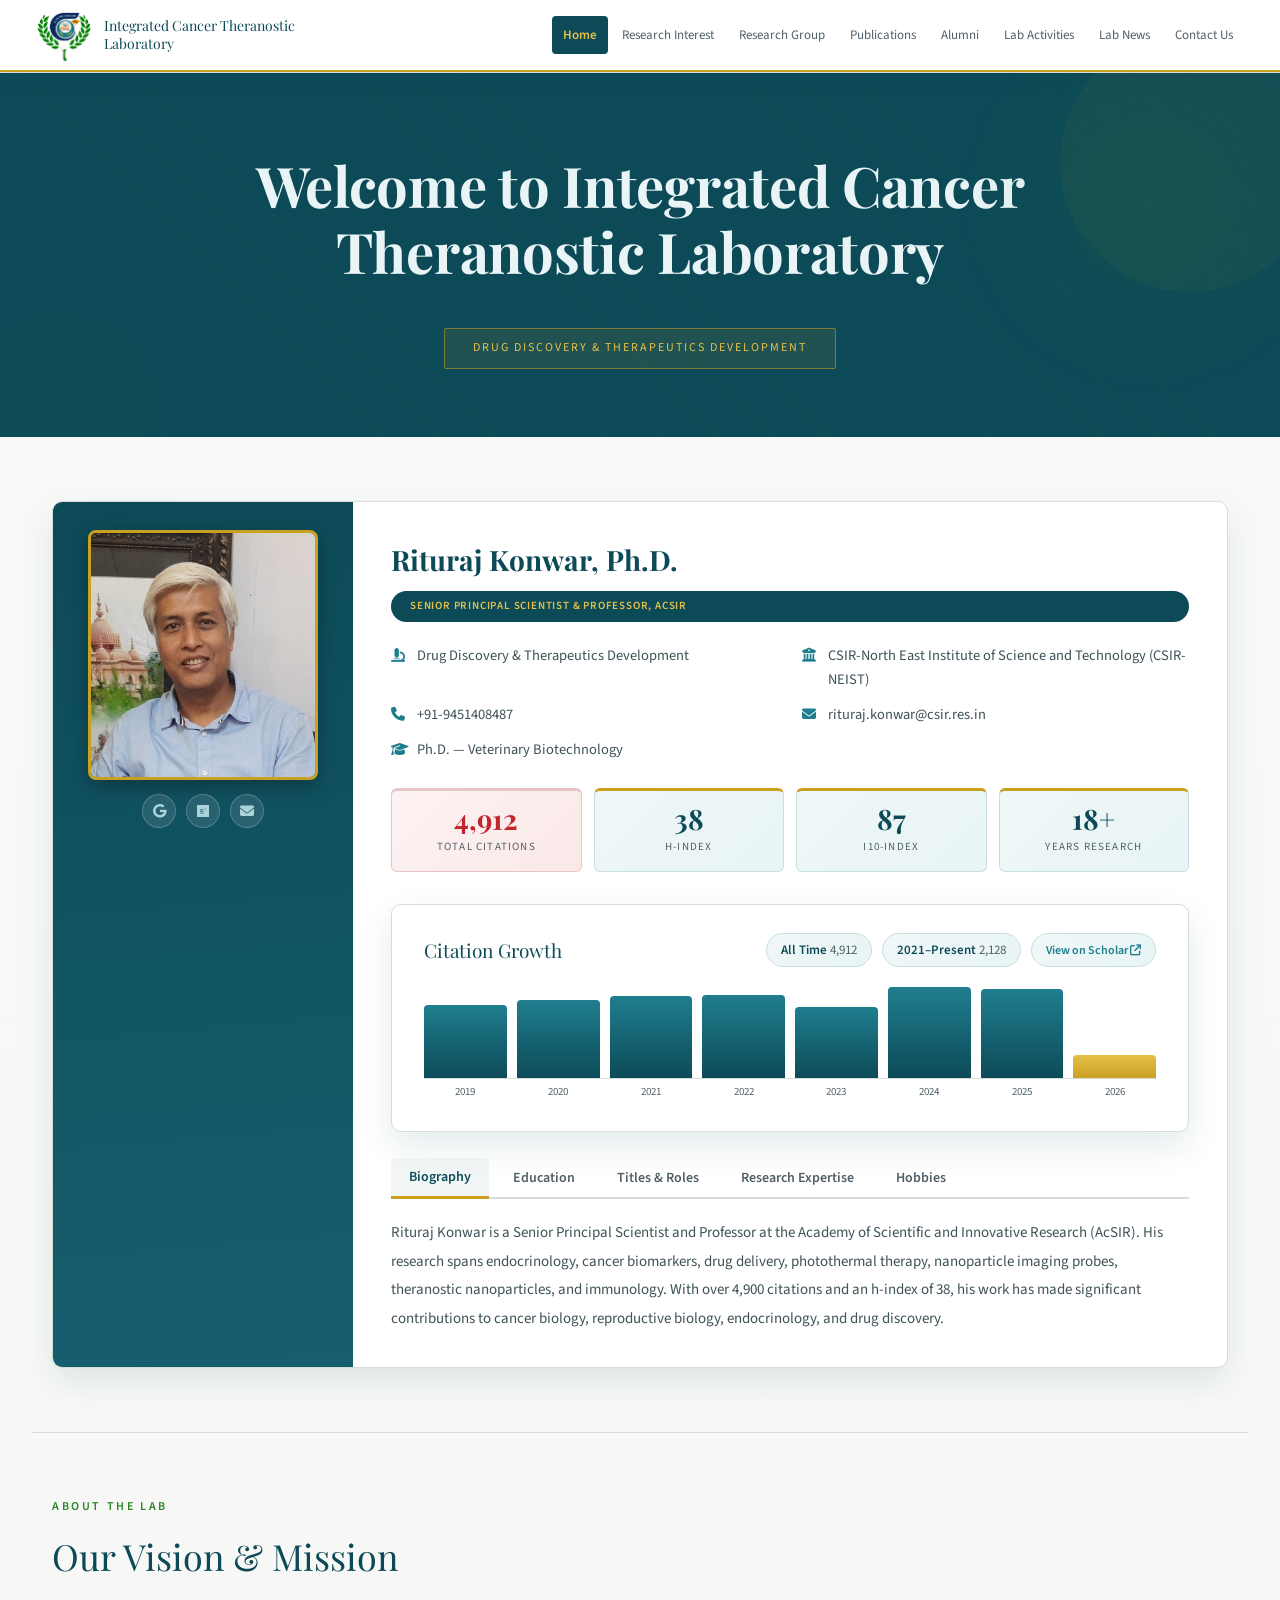
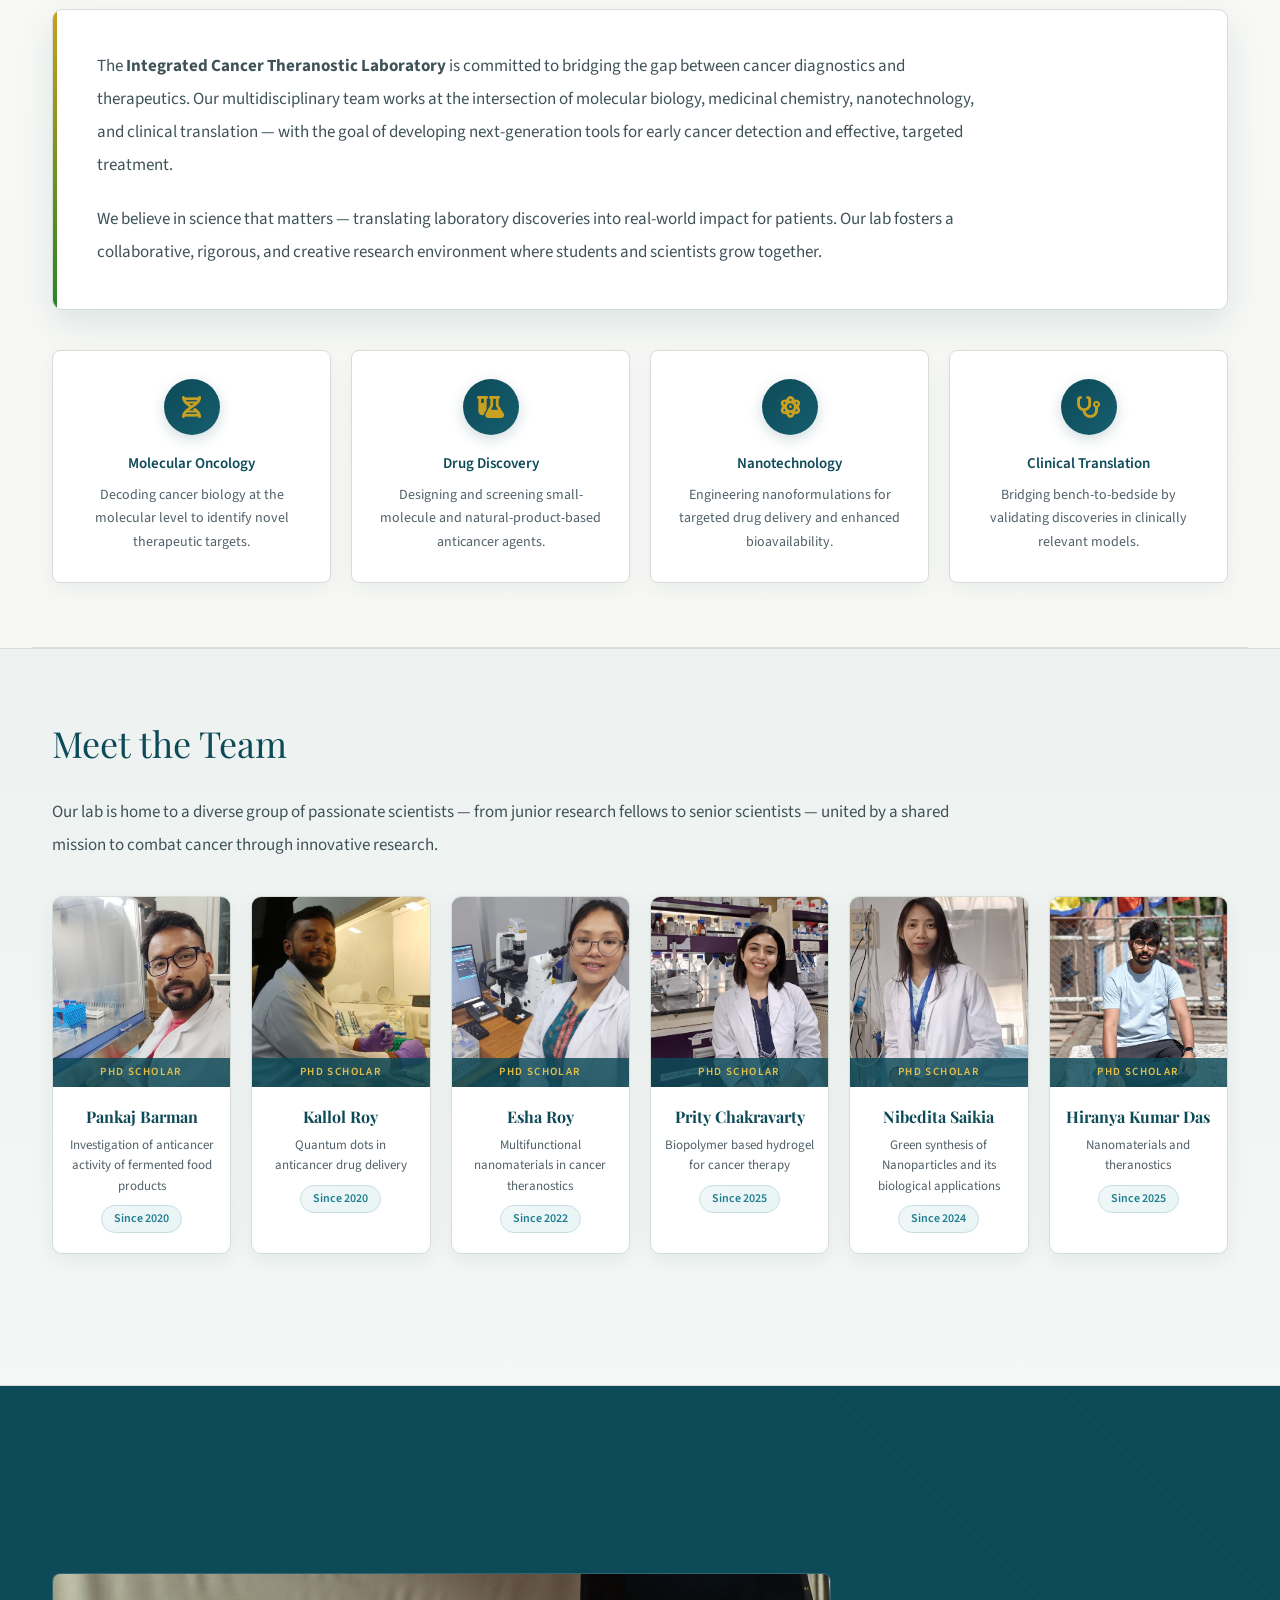
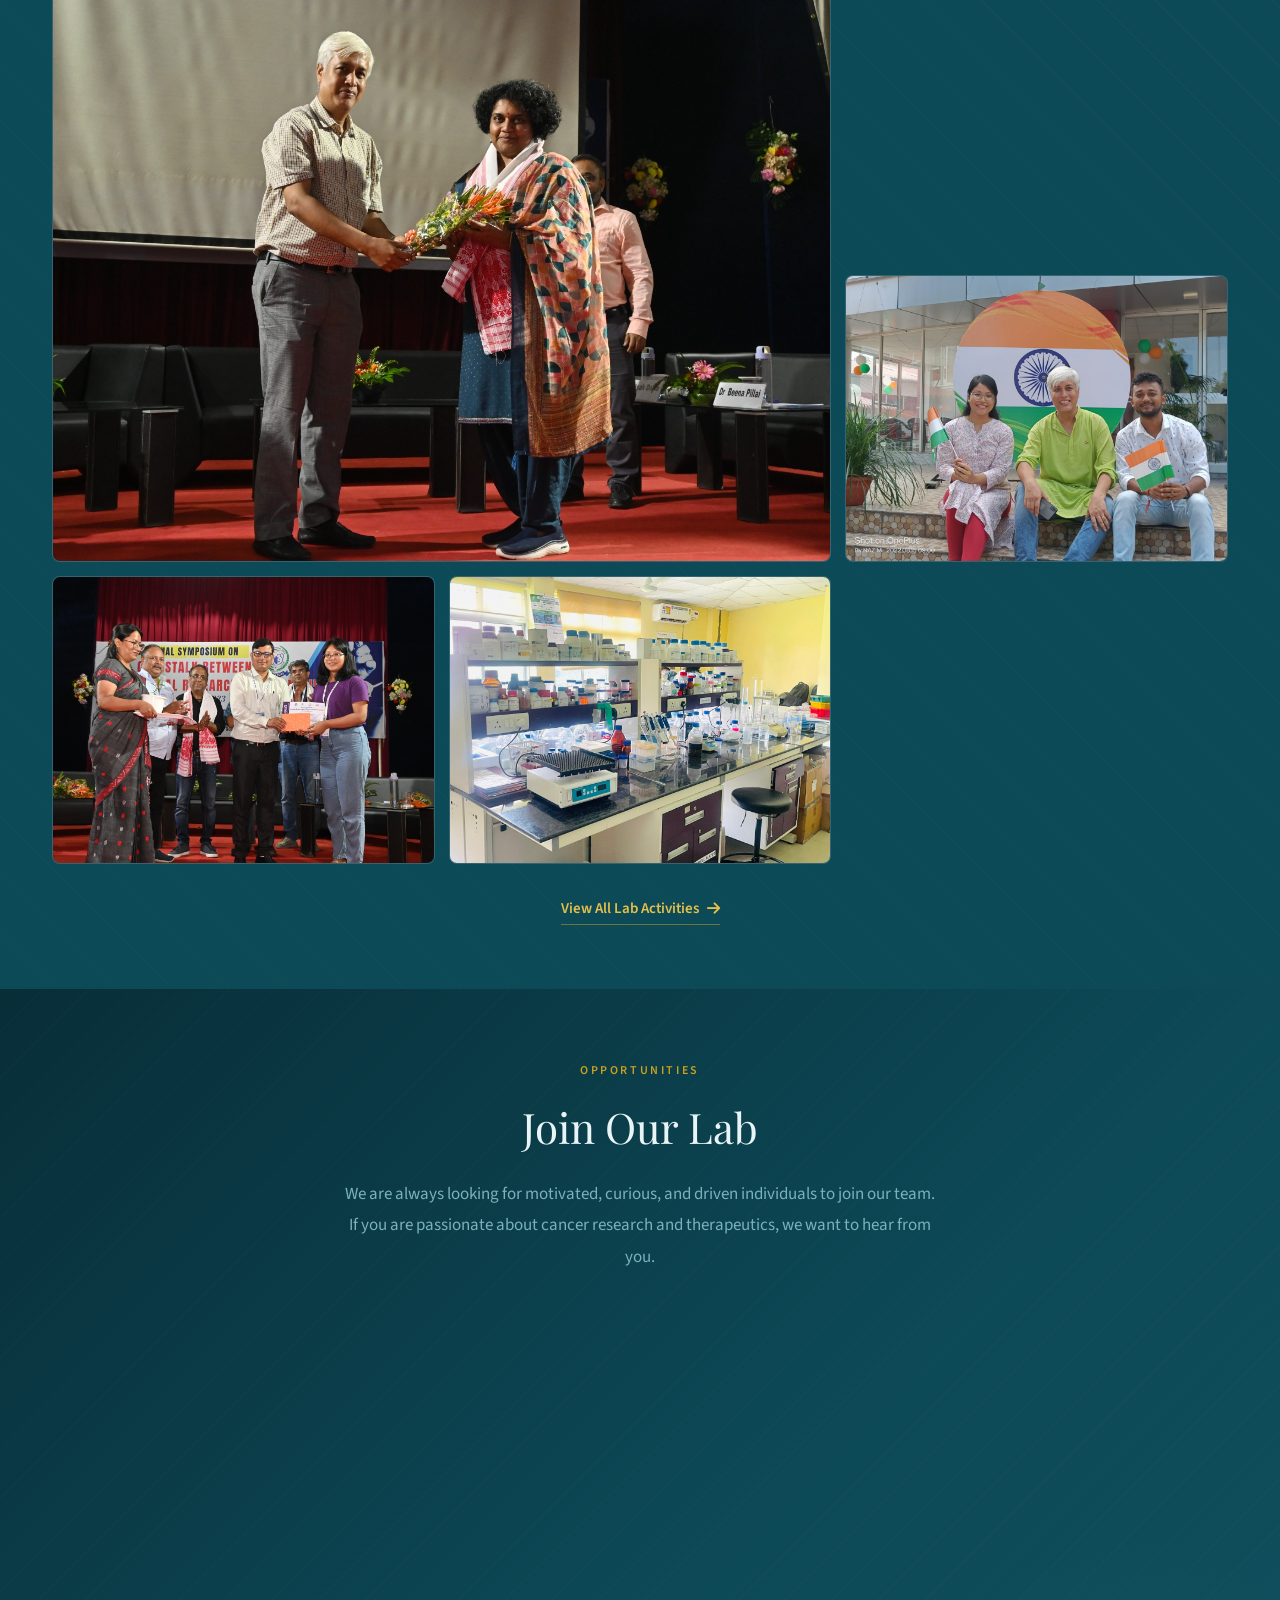
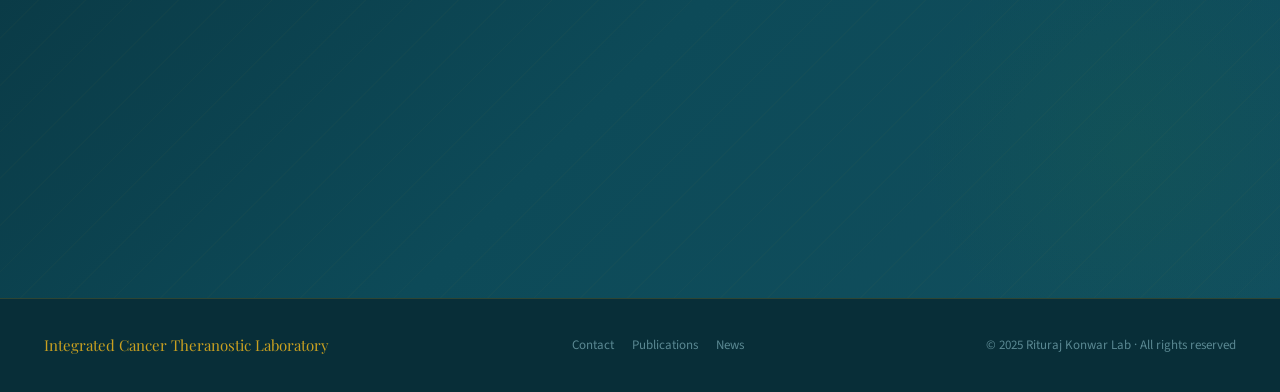
==== index.html @ 89af5f48 "Updated publications page and lab content" ====
<!DOCTYPE html>
<html lang="en">
<head>
  <meta charset="UTF-8" />
  <meta name="viewport" content="width=device-width, initial-scale=1.0" />
  <title>Integrated Cancer Theranostic Laboratory</title>
  <link href="https://fonts.googleapis.com/css2?family=Playfair+Display:ital,wght@0,400;0,700;1,400&family=Source+Sans+3:wght@300;400;600&display=swap" rel="stylesheet" />
  <link rel="stylesheet" href="https://cdnjs.cloudflare.com/ajax/libs/font-awesome/6.5.0/css/all.min.css" />
  <style>
    :root {
      --nd:    #0d4a58;
      --nm:    #165e6e;
      --nl:    #1f7e8e;
      --acc:   #c9a020;
      --accl:  #e4c04a;
      --leaf:  #2a8428;
      --gem:   #c0272d;
      --cream: #f7f8f5;
      --white: #ffffff;
      --text:  #131e1c;
      --muted: #516068;
      --border:#d6ddd8;
      --shadow: 0 14px 34px rgba(13,74,88,.11);
    }

    *, *::before, *::after { box-sizing: border-box; margin: 0; padding: 0; }
    html { scroll-behavior: smooth; }
    body {
      font-family: 'Source Sans 3', sans-serif;
      background: var(--cream);
      color: var(--text);
      min-height: 100vh;
      font-size: 17px;
      line-height: 1.7;
      background: linear-gradient(180deg, #f9faf8 0%, #f7f8f5 42%, #edf0eb 100%);
    }

    /* ─── NAVBAR ─────────────────────────────────────────── */
    #navbar {
      position: fixed; top: 0; left: 0; right: 0; z-index: 1000;
      background: rgba(255,255,255,.97);
      backdrop-filter: blur(10px);
      display: flex; align-items: center; justify-content: space-between;
      padding: 0 36px; height: 72px;
      box-shadow: 0 1px 0 var(--border), 0 4px 20px rgba(13,74,88,.10);
      border-bottom: 2px solid var(--acc);
    }
    .nav-brand { display: flex; align-items: center; gap: 12px; text-decoration: none; }
    .nav-logo-img {
      height: 56px; width: 56px; border-radius: 50%;
      object-fit: contain; background: transparent; padding: 0;
      flex-shrink: 0;
    }
    .nav-logo { width: 46px; height: 46px; border-radius: 50%; background: var(--acc); display: flex; align-items: center; justify-content: center; font-weight: 700; font-size: 13px; color: var(--nd); flex-shrink: 0; }
    .nav-title { color: var(--nd); font-family: 'Playfair Display', serif; font-size: 14px; line-height: 1.3; max-width: 260px; }
    .nav-links { display: flex; gap: 3px; align-items: center; }
    .nav-links a {
      color: var(--muted); text-decoration: none;
      font-size: 13px; padding: 8px 11px; border-radius: 4px;
      transition: background .18s, color .18s; white-space: nowrap;
    }
    .nav-links a:hover { background: rgba(13,74,88,.07); color: var(--nd); font-weight: 600; }
    .nav-links a.active { background: var(--nd); color: var(--accl); font-weight: 600; }
    .hamburger { display: none; flex-direction: column; gap: 5px; background: none; border: none; cursor: pointer; padding: 4px; }
    .hamburger span { display: block; width: 24px; height: 2px; background: var(--nd); border-radius: 2px; transition: transform .3s, opacity .3s; }
    .hamburger.open span:nth-child(1) { transform: translateY(7px) rotate(45deg); }
    .hamburger.open span:nth-child(2) { opacity: 0; }
    .hamburger.open span:nth-child(3) { transform: translateY(-7px) rotate(-45deg); }
    .mobile-menu {
      display: none; position: fixed;
      top: 72px; left: 0; right: 0;
      background: #fff; z-index: 999;
      flex-direction: column; padding: 12px 20px 20px;
      border-top: 2px solid var(--acc);
      box-shadow: 0 8px 20px rgba(13,74,88,.15);
    }
    .mobile-menu.open { display: flex; }
    .mobile-menu a { color: var(--muted); text-decoration: none; font-size: 15px; padding: 11px 12px; border-radius: 4px; }
    .mobile-menu a:hover { background: rgba(13,74,88,.07); color: var(--nd); font-weight: 600; }
    .mobile-menu a.active { background: var(--nd); color: var(--accl); font-weight: 600; }

    main { padding-top: 72px; min-height: 100vh; }

    /* ─── HERO ───────────────────────────────────────────── */
    .hero {
      background: var(--nd);
      text-align: center; position: relative; overflow: hidden;
      padding: 80px 48px 68px;
    }
    .hero::before {
      content: ''; position: absolute; inset: 0;
      background: repeating-linear-gradient(45deg, transparent, transparent 38px,
        rgba(201,160,32,.038) 38px, rgba(201,160,32,.038) 39px);
      opacity: .55;
    }
    .hero::after {
      content: ''; position: absolute; top: -80px; right: -80px;
      width: 420px; height: 420px; border-radius: 50%;
      background: radial-gradient(circle, rgba(42,132,40,.1) 0%, transparent 65%);
      pointer-events: none;
    }
    .hero-deco  { position: absolute; top: -40px; right: -40px; width: 260px; height: 260px; border-radius: 50%; background: rgba(201,160,32,.05); pointer-events: none; }
    .hero-deco2 { position: absolute; bottom: -60px; left: -30px; width: 180px; height: 180px; border-radius: 50%; background: rgba(42,132,40,.04); pointer-events: none; }
    .hero h1 {
      font-family: 'Playfair Display', serif;
      font-size: clamp(32px, 4.5vw, 56px);
      color: #e8f4f6; line-height: 1.18;
      position: relative; max-width: 900px; margin: 0 auto 18px;
      animation: fadeUp .7s ease both; letter-spacing: -.3px;
    }
    .hero p { max-width: 680px; margin: 0 auto; color: #8ab8c2; font-size: 18px; font-weight: 300; position: relative; animation: fadeUp .7s .15s ease both; }
    .hero-badge {
      display: inline-block; margin-top: 26px;
      border: 1px solid rgba(201,160,32,.55);
      background: rgba(201,160,32,.1); color: var(--accl);
      font-size: 12px; letter-spacing: 2px; text-transform: uppercase;
      padding: 9px 28px; border-radius: 2px;
      position: relative; animation: fadeUp .7s .28s ease both;
    }

    /* ─── LAYOUT ─────────────────────────────────────────── */
    .container { max-width: 1240px; margin: 0 auto; padding: 64px 32px; }
    .container + .container { padding-top: 0; }
    .sec-label { font-size: 12px; letter-spacing: 2.6px; text-transform: uppercase; color: var(--leaf); font-weight: 600; margin-bottom: 8px; }
    .sec-title { font-family: 'Playfair Display', serif; font-size: clamp(26px, 3vw, 36px); color: var(--nd); margin-bottom: 22px; }
    .divider { border: none; border-top: 1px solid var(--border); margin: 0 32px; }
    .lead { font-size: 17px; color: #3e5258; line-height: 1.95; max-width: 900px; }

    /* ─── PI CARD ────────────────────────────────────────── */
    .pi-card {
      display: grid; grid-template-columns: 300px 1fr;
      gap: 0; background: var(--white);
      border: 1px solid var(--border); border-radius: 10px;
      overflow: hidden; box-shadow: var(--shadow);
    }
    .pi-photo-col {
      background: linear-gradient(175deg, var(--nd) 0%, var(--nm) 100%);
      display: flex; flex-direction: column; align-items: center;
      justify-content: flex-start; padding: 28px 22px 22px; gap: 14px;
    }
    .pi-photo {
      width: 230px; height: 250px; border-radius: 8px; overflow: hidden;
      border: 3px solid var(--acc); box-shadow: 0 6px 20px rgba(0,0,0,.3);
      display: flex; align-items: center; justify-content: center;
    }
    .pi-photo img { width: 100%; height: 100%; object-fit: cover; object-position: center top; display: block; }
    .pi-photo .pi-fallback { font-size: 52px; color: rgba(255,255,255,.3); }
    .pi-socials { display: flex; gap: 10px; }
    .pi-socials a {
      width: 34px; height: 34px; border-radius: 50%;
      background: rgba(255,255,255,.1); border: 1px solid rgba(255,255,255,.2);
      display: flex; align-items: center; justify-content: center;
      color: #aad4da; font-size: 14px; text-decoration: none;
      transition: background .18s, color .18s;
    }
    .pi-socials a:hover { background: var(--acc); color: var(--nd); }
    .pi-info { padding: 34px 38px; display: flex; flex-direction: column; gap: 0; }
    .pi-info h3 { font-family: 'Playfair Display', serif; font-size: 28px; color: var(--nd); margin-bottom: 8px; }
    .pi-badge {
      display: inline-block; background: var(--nd); color: var(--accl);
      font-size: 11px; font-weight: 600; padding: 5px 18px; border-radius: 20px;
      margin-bottom: 22px; letter-spacing: .8px; text-transform: uppercase;
      border: 1px solid rgba(13,74,88,.2);
    }
    .pi-details { display: grid; grid-template-columns: 1fr 1fr; gap: 10px 24px; margin-bottom: 26px; }
    .pi-row { display: flex; align-items: flex-start; gap: 10px; font-size: 14.5px; color: #3e5258; }
    .pi-row i { color: var(--nl); width: 16px; flex-shrink: 0; margin-top: 4px; font-size: 14px; }

    /* ─── ANIMATED STATS ─────────────────────────────────── */
    .stat-bar { display: flex; gap: 12px; flex-wrap: wrap; }
    .stat {
      flex: 1 1 100px; min-width: 90px;
      background: linear-gradient(135deg, #f0f7f8, #e8f4f5);
      border: 1px solid #c8dfe2; border-top: 3px solid var(--acc);
      border-radius: 6px; padding: 14px 16px; text-align: center; position: relative;
    }
    .stat-num {
      font-family: 'Playfair Display', serif;
      font-size: 28px; color: var(--nd); font-weight: 700; line-height: 1;
    }
    .stat-lbl { font-size: 11px; color: var(--muted); letter-spacing: 1.2px; text-transform: uppercase; margin-top: 5px; }
    .stat.stat-featured { border-top-color: var(--gem); background: linear-gradient(135deg, #fdf2f2, #fae8e8); border-color: #e8c5c5; }
    .stat.stat-featured .stat-num { color: var(--gem); }

    /* ─── CITATION CHART ─────────────────────────────────── */
    .citation-section {
      background: var(--white); border: 1px solid var(--border);
      border-radius: 10px; padding: 28px 32px 24px;
      box-shadow: var(--shadow); margin-top: 32px;
    }
    .citation-section-header { display: flex; align-items: center; justify-content: space-between; margin-bottom: 20px; flex-wrap: wrap; gap: 10px; }
    .citation-section-title { font-family: 'Playfair Display', serif; font-size: 19px; color: var(--nd); }
    .citation-meta-pills { display: flex; gap: 10px; flex-wrap: wrap; }
    .citation-pill { background: linear-gradient(135deg, #f0f7f8, #e8f4f5); border: 1px solid #c8dfe2; border-radius: 20px; padding: 5px 14px; font-size: 13px; font-weight: 600; color: var(--nd); }
    .citation-pill span { color: var(--muted); font-weight: 400; }
    .chart-wrap { display: flex; align-items: flex-end; gap: 10px; height: 120px; padding-bottom: 28px; position: relative; }
    .chart-wrap::after { content: ''; position: absolute; bottom: 28px; left: 0; right: 0; height: 1px; background: var(--border); }
    .chart-bar-col { flex: 1; display: flex; flex-direction: column; align-items: center; justify-content: flex-end; gap: 6px; }
    .chart-bar { width: 100%; border-radius: 4px 4px 0 0; background: linear-gradient(to top, var(--nd), var(--nl)); transition: opacity .18s; position: relative; cursor: default; min-height: 4px; }
    .chart-bar:hover { opacity: .8; }
    .chart-bar-val { position: absolute; top: -22px; left: 50%; transform: translateX(-50%); font-size: 11px; font-weight: 600; color: var(--nd); white-space: nowrap; opacity: 0; transition: opacity .18s; }
    .chart-bar:hover .chart-bar-val { opacity: 1; }
    .chart-year { font-size: 11px; color: var(--muted); white-space: nowrap; margin-top: 6px; position: absolute; bottom: 6px; }
    .chart-bar.current { background: linear-gradient(to top, var(--acc), var(--accl)); }

    /* PI Tabs */
    .pi-tabs { display: flex; gap: 6px; flex-wrap: wrap; margin-top: 26px; border-bottom: 2px solid var(--border); padding-bottom: 0; }
    .pi-tab { padding: 9px 18px; font-size: 14px; font-weight: 600; border: none; background: none; cursor: pointer; color: var(--muted); border-radius: 4px 4px 0 0; border-bottom: 2px solid transparent; margin-bottom: -2px; transition: color .18s, border-color .18s; font-family: 'Source Sans 3', sans-serif; }
    .pi-tab:hover { color: var(--nd); }
    .pi-tab.active { color: var(--nd); border-bottom: 3px solid var(--acc); background: rgba(13,74,88,.05); }
    .pi-tab-content { display: none; padding-top: 20px; }
    .pi-tab-content.active { display: block; }
    .pi-tab-text { font-size: 15px; color: #3e5258; line-height: 1.9; }
    .pi-expertise-grid { display: grid; grid-template-columns: repeat(auto-fill, minmax(200px, 1fr)); gap: 10px; }
    .pi-expertise-item { display: flex; align-items: center; gap: 10px; background: linear-gradient(135deg, #f0f7f8, #e8f4f5); border: 1px solid #c8dfe2; border-left: 3px solid var(--acc); border-radius: 6px; padding: 11px 14px; font-size: 14px; font-weight: 600; color: var(--nd); }
    .pi-expertise-item i { color: var(--nl); font-size: 14px; flex-shrink: 0; }
    .pi-edu-row { display: flex; gap: 14px; align-items: flex-start; background: #f2f7f8; border: 1px solid #c8dfe2; border-left: 4px solid var(--acc); border-radius: 6px; padding: 18px; }
    .pi-edu-icon { width: 40px; height: 40px; border-radius: 50%; background: var(--nd); color: var(--accl); display: flex; align-items: center; justify-content: center; font-size: 16px; flex-shrink: 0; }
    .pi-edu-deg { font-size: 15px; font-weight: 600; color: var(--nd); margin-bottom: 4px; }
    .pi-edu-inst { font-size: 14px; color: var(--muted); line-height: 1.5; }
    .pi-role-item { display: flex; gap: 14px; align-items: flex-start; padding: 15px 0; border-bottom: 1px solid var(--border); }
    .pi-role-item:last-child { border-bottom: none; }
    .pi-role-item > i { width: 38px; height: 38px; border-radius: 6px; background: rgba(13,74,88,.08); display: flex; align-items: center; justify-content: center; font-size: 16px; color: var(--nl); flex-shrink: 0; }
    .pi-role-title { font-size: 15px; font-weight: 600; color: var(--nd); margin-bottom: 3px; }
    .pi-role-place { font-size: 14px; color: var(--muted); line-height: 1.5; }
    .pi-hobbies { display: flex; flex-wrap: wrap; gap: 10px; }
    .pi-hobby { display: flex; align-items: center; gap: 8px; background: linear-gradient(135deg, #f0f7f8, #e8f4f5); border: 1px solid #c8dfe2; border-radius: 50px; padding: 9px 18px; font-size: 14px; font-weight: 600; color: var(--nd); }
    .pi-hobby i { color: var(--acc); font-size: 14px; }

    /* ─── ABOUT ──────────────────────────────────────────── */
    .about-card { background: var(--white); border: 1px solid var(--border); border-radius: 10px; padding: 40px 44px; box-shadow: var(--shadow); position: relative; overflow: hidden; }
    .about-card::before { content: ''; position: absolute; left: 0; top: 0; bottom: 0; width: 4px; background: linear-gradient(to bottom, var(--acc), var(--leaf)); }
    .highlights { display: grid; grid-template-columns: repeat(auto-fit, minmax(200px, 1fr)); gap: 20px; margin-top: 40px; }
    .hl-card { background: var(--white); border: 1px solid var(--border); border-radius: 8px; padding: 28px 22px; text-align: center; box-shadow: 0 6px 20px rgba(13,74,88,.06); transition: transform .2s, box-shadow .2s; }
    .hl-card:hover { transform: translateY(-4px); box-shadow: var(--shadow); }
    .hl-icon { width: 56px; height: 56px; border-radius: 50%; background: linear-gradient(135deg, var(--nd), var(--nm)); display: flex; align-items: center; justify-content: center; margin: 0 auto 16px; font-size: 22px; color: var(--acc); box-shadow: 0 4px 14px rgba(13,74,88,.2); }
    .hl-card h4 { font-size: 15px; font-weight: 600; color: var(--nd); margin-bottom: 8px; }
    .hl-card p  { font-size: 14px; color: var(--muted); line-height: 1.65; }

    /* ─── TEAM SECTION ───────────────────────────────────── */
    .team-grid {
      display: grid;
      grid-template-columns: repeat(6, 1fr);
      gap: 20px; margin-top: 10px;
    }
    .team-card {
      background: var(--white);
      border: 1px solid var(--border);
      border-radius: 10px;
      overflow: hidden;
      box-shadow: 0 6px 20px rgba(13,74,88,.07);
      transition: transform .22s, box-shadow .22s;
      text-align: center;
    }
    .team-card:hover { transform: translateY(-5px); box-shadow: var(--shadow); }
    .team-photo-wrap {
      height: 190px;
      background: linear-gradient(155deg, var(--nd) 0%, var(--nm) 100%);
      display: flex; align-items: center; justify-content: center;
      position: relative; overflow: hidden;
    }
    .team-photo-wrap img { width: 100%; height: 100%; object-fit: cover; display: block; }
    .team-avatar {
      width: 80px; height: 80px; border-radius: 50%;
      background: rgba(255,255,255,.12); border: 2px solid rgba(201,160,32,.4);
      display: flex; align-items: center; justify-content: center;
      font-family: 'Playfair Display', serif;
      font-size: 28px; color: var(--accl); font-weight: 700;
    }
    .team-role-strip {
      position: absolute; bottom: 0; left: 0; right: 0;
      background: rgba(13,74,88,.82); padding: 5px 8px;
      font-size: 11px; letter-spacing: 1.4px; text-transform: uppercase;
      color: var(--accl); font-weight: 600;
    }
    .team-info { padding: 16px 14px 20px; }
    .team-name { font-family: 'Playfair Display', serif; font-size: 16px; color: var(--nd); font-weight: 700; margin-bottom: 5px; }
    .team-topic { font-size: 13px; color: var(--muted); line-height: 1.55; }
    .team-year {
      display: inline-block; margin-top: 9px;
      background: linear-gradient(135deg, #f0f7f8, #e8f4f5);
      border: 1px solid #c8dfe2;
      border-radius: 50px; padding: 3px 12px;
      font-size: 12px; font-weight: 600; color: var(--nl);
    }
    .team-section-bg {
      background: linear-gradient(180deg, #edf2f1 0%, #f4f7f5 100%);
      border-top: 1px solid var(--border); border-bottom: 1px solid var(--border);
    }

    /* ─── GALLERY SECTION ────────────────────────────────── */
    .gallery-section-bg {
      background: var(--nd);
      padding: 64px 0;
      position: relative; overflow: hidden;
    }
    .gallery-section-bg::before {
      content: ''; position: absolute; inset: 0;
      background: repeating-linear-gradient(45deg, transparent, transparent 40px,
        rgba(201,160,32,.03) 40px, rgba(201,160,32,.03) 41px);
    }
    .gallery-inner { max-width: 1240px; margin: 0 auto; padding: 0 32px; }
    .gallery-sec-label { font-size: 12px; letter-spacing: 2.6px; text-transform: uppercase; color: var(--acc); font-weight: 600; margin-bottom: 8px; }
    .gallery-sec-title { font-family: 'Playfair Display', serif; font-size: clamp(26px, 3vw, 36px); color: #e8f4f6; margin-bottom: 34px; }
    .gallery-grid {
      display: grid;
      grid-template-columns: repeat(3, 1fr);
      grid-template-rows: auto auto;
      gap: 14px;
    }
    .gallery-item {
      border-radius: 8px; overflow: hidden;
      position: relative; cursor: pointer;
      background: rgba(255,255,255,.06); border: 1px solid rgba(255,255,255,.1);
      transition: transform .22s, box-shadow .22s;
    }
    .gallery-item:hover { transform: scale(1.025); box-shadow: 0 16px 40px rgba(0,0,0,.35); z-index: 2; }
    .gallery-item.large { grid-column: span 2; grid-row: span 2; }
    .gallery-photo {
      width: 100%; height: 100%; min-height: 160px;
      display: flex; flex-direction: column; align-items: center; justify-content: center;
      gap: 10px; background: rgba(255,255,255,.05);
      padding: 20px;
    }
    .gallery-photo img { width: 100%; height: 100%; object-fit: cover; display: block; position: absolute; inset: 0; }
    .gallery-photo-icon { font-size: 28px; color: rgba(201,160,32,.5); }
    .gallery-photo-label { font-size: 13px; color: rgba(255,255,255,.45); text-align: center; line-height: 1.5; }
    .gallery-caption {
      position: absolute; bottom: 0; left: 0; right: 0;
      background: linear-gradient(to top, rgba(13,74,88,.92), transparent);
      padding: 22px 14px 12px;
      font-size: 13px; color: rgba(255,255,255,.85); line-height: 1.4;
      transform: translateY(100%); transition: transform .22s;
    }
    .gallery-item:hover .gallery-caption { transform: translateY(0); }
    .gallery-placeholder-img {
      width: 100%; height: 100%; min-height: 160px;
      object-fit: cover; display: block;
      background: rgba(255,255,255,.04);
    }
    .gallery-item.large { min-height: 340px; }
    .gallery-item:not(.large) { min-height: 160px; }

    /* ─── JOIN OUR LAB ───────────────────────────────────── */
    .join-section {
      background: linear-gradient(135deg, #082e38 0%, #0d4a58 60%, #114f5e 100%);
      position: relative; overflow: hidden;
    }
    .join-section::before {
      content: ''; position: absolute; inset: 0;
      background: repeating-linear-gradient(-45deg, transparent, transparent 32px,
        rgba(201,160,32,.025) 32px, rgba(201,160,32,.025) 33px);
    }
    .join-section::after {
      content: ''; position: absolute; right: -100px; bottom: -100px;
      width: 500px; height: 500px; border-radius: 50%;
      background: radial-gradient(circle, rgba(42,132,40,.08) 0%, transparent 60%);
      pointer-events: none;
    }
    .join-inner { max-width: 1240px; margin: 0 auto; padding: 72px 32px; position: relative; z-index: 1; }
    .join-header { text-align: center; margin-bottom: 52px; }
    .join-label { font-size: 12px; letter-spacing: 2.6px; text-transform: uppercase; color: var(--acc); font-weight: 600; margin-bottom: 10px; }
    .join-title { font-family: 'Playfair Display', serif; font-size: clamp(28px, 3.5vw, 42px); color: #e8f4f6; margin-bottom: 16px; }
    .join-sub { font-size: 17px; color: #7ab2bc; max-width: 600px; margin: 0 auto; line-height: 1.85; }
    .join-cards { display: grid; grid-template-columns: repeat(auto-fit, minmax(240px, 1fr)); gap: 22px; margin-bottom: 50px; }
    .join-card {
      background: rgba(255,255,255,.06);
      border: 1px solid rgba(255,255,255,.1);
      border-top: 3px solid var(--acc);
      border-radius: 10px; padding: 28px 24px;
      transition: background .2s, border-color .2s;
    }
    .join-card:hover { background: rgba(255,255,255,.1); border-top-color: var(--accl); }
    .join-card-icon { width: 50px; height: 50px; border-radius: 8px; background: rgba(201,160,32,.15); border: 1px solid rgba(201,160,32,.3); display: flex; align-items: center; justify-content: center; font-size: 22px; color: var(--acc); margin-bottom: 16px; }
    .join-card h4 { font-size: 16px; font-weight: 600; color: #e8f4f6; margin-bottom: 10px; }
    .join-card p { font-size: 14px; color: #7ab2bc; line-height: 1.75; }
    .join-card ul { list-style: none; padding: 0; margin-top: 12px; }
    .join-card ul li { font-size: 13.5px; color: #7ab2bc; padding: 5px 0; display: flex; align-items: center; gap: 9px; }
    .join-card ul li::before { content: ''; width: 5px; height: 5px; border-radius: 50%; background: var(--acc); flex-shrink: 0; }
    .join-cta { text-align: center; }
    .join-btn {
      display: inline-flex; align-items: center; gap: 10px;
      background: var(--acc); color: var(--nd);
      font-size: 15px; font-weight: 700; padding: 15px 40px;
      border-radius: 4px; text-decoration: none;
      transition: background .18s, transform .18s;
      letter-spacing: .5px;
    }
    .join-btn:hover { background: var(--accl); transform: translateY(-2px); }
    .join-btn-outline {
      display: inline-flex; align-items: center; gap: 10px;
      background: transparent; color: var(--accl);
      font-size: 15px; font-weight: 600; padding: 14px 32px;
      border-radius: 4px; text-decoration: none; cursor: pointer;
      border: 1px solid rgba(201,160,32,.5);
      margin-left: 14px; font-family: 'Source Sans 3', sans-serif;
      transition: background .18s, border-color .18s;
    }
    .join-btn-outline:hover { background: rgba(201,160,32,.1); border-color: var(--acc); }

    /* ─── FOOTER ─────────────────────────────────────────── */
    footer { background: #082e38; padding: 34px 44px; display: flex; justify-content: space-between; align-items: center; flex-wrap: wrap; gap: 14px; border-top: 1px solid rgba(201,160,32,.2); }
    .footer-brand { font-family: 'Playfair Display', serif; color: var(--acc); font-size: 15px; }
    .footer-links { display: flex; gap: 18px; }
    .footer-links a { color: #5a8892; font-size: 13px; text-decoration: none; }
    .footer-links a:hover { color: var(--accl); }
    .footer-copy { color: #5a8892; font-size: 13px; }

    /* ─── SCROLL REVEAL ──────────────────────────────────── */
    .reveal {
      opacity: 0; transform: translateY(28px);
      transition: opacity .6s ease, transform .6s ease;
    }
    .reveal.visible { opacity: 1; transform: translateY(0); }
    .reveal-delay-1 { transition-delay: .1s; }
    .reveal-delay-2 { transition-delay: .2s; }
    .reveal-delay-3 { transition-delay: .3s; }
    .reveal-delay-4 { transition-delay: .4s; }

    @keyframes fadeUp {
      from { opacity: 0; transform: translateY(18px); }
      to   { opacity: 1; transform: translateY(0); }
    }

    /* ─── RESPONSIVE ─────────────────────────────────────── */
    @media (max-width: 860px) {
      .pi-card { grid-template-columns: 1fr; }
      .pi-photo-col { flex-direction: row; padding: 24px; justify-content: flex-start; }
      .pi-photo { width: 100px; height: 120px; }
      .pi-details { grid-template-columns: 1fr; }
      .citation-section { padding: 20px 18px; }
      .gallery-grid { grid-template-columns: 1fr 1fr; }
      .gallery-item.large { grid-column: span 2; }
      .team-grid { grid-template-columns: repeat(3, 1fr); }
    }
    @media (max-width: 780px) {
      .nav-links { display: none; }
      .hamburger { display: flex; }
      #navbar { height: 66px; padding: 0 20px; }
      main { padding-top: 66px; }
      .mobile-menu { top: 66px; }
      .hero { padding: 64px 22px 54px; }
      .hero h1 { font-size: 30px; }
      .hero p  { font-size: 16px; }
      .container { padding: 44px 20px; }
      .about-card { padding: 26px 22px; }
      footer { padding: 26px 20px; }
      .join-inner { padding: 48px 20px; }
      .gallery-inner { padding: 0 20px; }
      .join-btn-outline { margin-left: 0; margin-top: 12px; }
      .join-cta { display: flex; flex-direction: column; align-items: center; gap: 10px; }
      .team-grid { grid-template-columns: repeat(2, 1fr); }
    }
    @media (max-width: 520px) {
      .pi-photo-col { flex-direction: column; align-items: center; text-align: center; }
      .stat-bar { gap: 8px; }
      .highlights { grid-template-columns: 1fr 1fr; }
      .chart-wrap { gap: 6px; }
      .gallery-grid { grid-template-columns: 1fr; }
      .gallery-item.large { grid-column: span 1; }
      .team-grid { grid-template-columns: repeat(2, 1fr); }
    }
    /* ─── MAP MODAL ─────────────────────────────────────── */
    .map-modal {
      display: none; position: fixed; inset: 0; z-index: 3000;
      background: rgba(8,46,56,.88); backdrop-filter: blur(8px);
      align-items: center; justify-content: center; padding: 24px;
    }
    .map-modal.open { display: flex; }
    .map-modal-inner {
      width: 100%; max-width: 860px; height: 540px;
      background: var(--white); border-radius: 14px;
      overflow: hidden; box-shadow: 0 30px 80px rgba(0,0,0,.4);
      display: flex; flex-direction: column;
      animation: fadeUp .3s ease;
    }
    .map-modal-header {
      display: flex; align-items: center; justify-content: space-between;
      padding: 16px 22px;
      background: linear-gradient(135deg, var(--nd), var(--nm));
      flex-shrink: 0;
    }
    .map-modal-title {
      display: flex; align-items: center; gap: 10px;
      font-family: 'Playfair Display', serif;
      font-size: 15px; color: #e8f4f6;
    }
    .map-modal-title i { color: var(--acc); font-size: 16px; }
    .map-modal-close {
      width: 34px; height: 34px; border-radius: 50%;
      background: rgba(255,255,255,.15); border: 1px solid rgba(255,255,255,.2);
      color: #e8f4f6; cursor: pointer; font-size: 15px;
      display: flex; align-items: center; justify-content: center;
      transition: background .18s;
    }
    .map-modal-close:hover { background: rgba(255,255,255,.28); }
    .map-modal-inner iframe { flex: 1; }
    .map-modal-footer {
      padding: 10px 22px; background: #f7f8f5;
      font-size: 13px; color: var(--muted);
      border-top: 1px solid var(--border); flex-shrink: 0;
    }
    .map-modal-footer a { color: var(--nl); text-decoration: none; }
    .map-modal-footer a:hover { color: var(--acc); }
    @media (max-width: 600px) {
      .map-modal-inner { height: 420px; }
      .map-modal-title { font-size: 13px; }
    }

  </style>
</head>
<body>

  <!-- ════ NAVBAR ════ -->
  <nav id="navbar">
    <a class="nav-brand" href="index.html">
      <img class="nav-logo-img" src="images/logo.png" alt="ICT Lab Logo"
           onerror="this.style.display='none';this.nextElementSibling.style.display='flex';" />
      <div class="nav-logo" style="display:none;">ICT</div>
      <div class="nav-title">Integrated Cancer Theranostic Laboratory</div>
    </a>
    <div class="nav-links">
      <a class="active" href="index.html">Home</a>
      <a href="researchinterest.html">Research Interest</a>
      <a href="researchgroup.html">Research Group</a>
      <a href="publications.html">Publications</a>
      <a href="alumni.html">Alumni</a>
      <a href="labactivities.html">Lab Activities</a>
      <a href="labnews.html">Lab News</a>
      <a href="contact.html">Contact Us</a>
    </div>
    <button class="hamburger" id="hamburger" aria-label="Toggle menu">
      <span></span><span></span><span></span>
    </button>
  </nav>

  <div class="mobile-menu" id="mobileMenu">
    <a class="active" href="index.html">Home</a>
    <a href="researchinterest.html">Research Interest</a>
    <a href="researchgroup.html">Research Group</a>
    <a href="publications.html">Publications</a>
    <a href="alumni.html">Alumni</a>
    <a href="labactivities.html">Lab Activities</a>
    <a href="labnews.html">Lab News</a>
    <a href="contact.html">Contact Us</a>
  </div>

  <main>

    <!-- ════ HERO ════ -->
    <section class="hero">
      <div class="hero-deco"></div>
      <div class="hero-deco2"></div>
      <h1>Welcome to Integrated Cancer<br>Theranostic Laboratory</h1>
     
      <div class="hero-badge">Drug Discovery &amp; Therapeutics Development</div>
    </section>

    <!-- ════ PRINCIPAL INVESTIGATOR ════ -->
    <section class="container">
      <div class="pi-card">
        <div class="pi-photo-col">
          <div class="pi-photo">
            <img src="images/sir.jpg" alt="Dr. Rituraj Konwar"
                 onerror="this.style.display='none'; this.nextElementSibling.style.display='flex';" />
            <div class="pi-fallback" style="display:none;"><i class="fa-solid fa-user-tie"></i></div>
          </div>
          <div class="pi-socials">
            <a href="https://scholar.google.com/citations?user=RYrcGacAAAAJ&hl=en" target="_blank" rel="noopener" title="Google Scholar"><i class="fa-brands fa-google"></i></a>
            <a href="#" title="ResearchGate"><i class="fa-brands fa-researchgate"></i></a>
            <a href="https://mail.google.com/mail/?view=cm&to=riturajkonwar.neist@csir.res.in" target="_blank" rel="noopener" title="Email"><i class="fa-solid fa-envelope"></i></a>
          </div>
        </div>
        <div class="pi-info">
          <h3>Rituraj Konwar, Ph.D.</h3>
          <div class="pi-badge">Senior Principal Scientist &amp; Professor, AcSIR</div>
          <div class="pi-details">
            <div class="pi-row"><i class="fa-solid fa-microscope"></i><span>Drug Discovery &amp; Therapeutics Development</span></div>
            <div class="pi-row"><i class="fa-solid fa-building-columns"></i><span>CSIR-North East Institute of Science and Technology (CSIR-NEIST)</span></div>
            <div class="pi-row"><i class="fa-solid fa-phone"></i><span>+91-9451408487</span></div>
            <div class="pi-row"><i class="fa-solid fa-envelope"></i><span>rituraj.konwar@csir.res.in</span></div>
            <div class="pi-row"><i class="fa-solid fa-graduation-cap"></i><span>Ph.D. — Veterinary Biotechnology</span></div>
          </div>

          <!-- ANIMATED STATS -->
          <div class="stat-bar">
            <div class="stat stat-featured">
              <div class="stat-num" data-target="4912" data-suffix="">0</div>
              <div class="stat-lbl">Total Citations</div>
            </div>
            <div class="stat">
              <div class="stat-num" data-target="38" data-suffix="">0</div>
              <div class="stat-lbl">h-index</div>
            </div>
            <div class="stat">
              <div class="stat-num" data-target="87" data-suffix="">0</div>
              <div class="stat-lbl">i10-index</div>
            </div>
            <div class="stat">
              <div class="stat-num" data-target="18" data-suffix="+">0</div>
              <div class="stat-lbl">Years Research</div>
            </div>
          </div>

          <!-- Citation Chart -->
          <div class="citation-section">
            <div class="citation-section-header">
              <div class="citation-section-title">Citation Growth</div>
              <div class="citation-meta-pills">
                <div class="citation-pill">All Time <span>4,912</span></div>
                <div class="citation-pill">2021–Present <span>2,128</span></div>
                <div class="citation-pill">
                  <a href="https://scholar.google.com/citations?user=RYrcGacAAAAJ&hl=en" target="_blank" rel="noopener" style="color:var(--nl); text-decoration:none; font-size:12px;">View on Scholar <i class="fa-solid fa-arrow-up-right-from-square" style="font-size:11px;"></i></a>
                </div>
              </div>
            </div>
            <div class="chart-wrap" id="citationChart"></div>
          </div>

          <!-- PI Tabs -->
          <div class="pi-tabs">
            <button class="pi-tab active" onclick="switchTab(this,'bio')">Biography</button>
            <button class="pi-tab" onclick="switchTab(this,'edu')">Education</button>
            <button class="pi-tab" onclick="switchTab(this,'roles')">Titles &amp; Roles</button>
            <button class="pi-tab" onclick="switchTab(this,'expertise')">Research Expertise</button>
            <button class="pi-tab" onclick="switchTab(this,'hobbies')">Hobbies</button>
          </div>
          <div class="pi-tab-content active" id="tab-bio">
            <p class="pi-tab-text">Rituraj Konwar is a Senior Principal Scientist and Professor at the Academy of Scientific and Innovative Research (AcSIR). His research spans endocrinology, cancer biomarkers, drug delivery, photothermal therapy, nanoparticle imaging probes, theranostic nanoparticles, and immunology. With over 4,900 citations and an h-index of 38, his work has made significant contributions to cancer biology, reproductive biology, endocrinology, and drug discovery.</p>
          </div>
          <div class="pi-tab-content" id="tab-edu">
            <div class="pi-edu-row">
              <div class="pi-edu-icon"><i class="fa-solid fa-graduation-cap"></i></div>
              <div>
                <div class="pi-edu-deg">Ph.D. — Veterinary Biotechnology</div>
                <div class="pi-edu-inst">Indian Veterinary Research Institute (IVRI), Izatnagar, Bareilly, Uttar Pradesh</div>
              </div>
            </div>
          </div>
          <div class="pi-tab-content" id="tab-roles">
            <div class="pi-role-item">
              <i class="fa-solid fa-microscope"></i>
              <div>
                <div class="pi-role-title">Senior Principal Scientist &amp; Activity In-charge</div>
                <div class="pi-role-place">Centre for Preclinical Studies, CSIR-North East Institute of Science and Technology, Jorhat, Assam, India</div>
              </div>
            </div>
            <div class="pi-role-item">
              <i class="fa-solid fa-chalkboard-user"></i>
              <div>
                <div class="pi-role-title">Professor</div>
                <div class="pi-role-place">Academy of Scientific and Innovative Research (AcSIR)</div>
              </div>
            </div>
          </div>
          <div class="pi-tab-content" id="tab-expertise">
            <div class="pi-expertise-grid">
              <div class="pi-expertise-item"><i class="fa-solid fa-ribbon"></i>Cancer Biology</div>
              <div class="pi-expertise-item"><i class="fa-solid fa-venus"></i>Reproductive Biology</div>
              <div class="pi-expertise-item"><i class="fa-solid fa-flask"></i>Endocrinology</div>
              <div class="pi-expertise-item"><i class="fa-solid fa-pills"></i>Drug Discovery</div>
              <div class="pi-expertise-item"><i class="fa-solid fa-dna"></i>Cancer Biomarkers</div>
              <div class="pi-expertise-item"><i class="fa-solid fa-truck-medical"></i>Drug Delivery Systems</div>
              <div class="pi-expertise-item"><i class="fa-solid fa-fire-flame-curved"></i>Photothermal Therapy</div>
              <div class="pi-expertise-item"><i class="fa-solid fa-circle-dot"></i>Nanoparticle Imaging Probes</div>
              <div class="pi-expertise-item"><i class="fa-solid fa-atom"></i>Theranostic Nanoparticles</div>
              <div class="pi-expertise-item"><i class="fa-solid fa-shield-virus"></i>Immunology</div>
            </div>
          </div>
          <div class="pi-tab-content" id="tab-hobbies">
            <div class="pi-hobbies">
              <div class="pi-hobby"><i class="fa-solid fa-table-tennis-paddle-ball"></i>Badminton</div>
              <div class="pi-hobby"><i class="fa-solid fa-music"></i>Music</div>
              <div class="pi-hobby"><i class="fa-solid fa-guitar"></i>Guitar</div>
              <div class="pi-hobby"><i class="fa-solid fa-book-open"></i>Reading</div>
              <div class="pi-hobby"><i class="fa-solid fa-volleyball"></i>Volleyball</div>
            </div>
          </div>
        </div>
      </div>
    </section>

    <hr class="divider">

    <!-- ════ ABOUT ════ -->
    <section class="container">
      <div class="sec-label">About the Lab</div>
      <div class="sec-title">Our Vision &amp; Mission</div>
      <div class="about-card">
        <p class="lead">The <strong>Integrated Cancer Theranostic Laboratory</strong> is committed to bridging the gap between cancer diagnostics and therapeutics. Our multidisciplinary team works at the intersection of molecular biology, medicinal chemistry, nanotechnology, and clinical translation — with the goal of developing next-generation tools for early cancer detection and effective, targeted treatment.</p>
        <p class="lead" style="margin-top: 20px;">We believe in science that matters — translating laboratory discoveries into real-world impact for patients. Our lab fosters a collaborative, rigorous, and creative research environment where students and scientists grow together.</p>
      </div>
      <div class="highlights">
        <div class="hl-card reveal"><div class="hl-icon"><i class="fa-solid fa-dna"></i></div><h4>Molecular Oncology</h4><p>Decoding cancer biology at the molecular level to identify novel therapeutic targets.</p></div>
        <div class="hl-card reveal reveal-delay-1"><div class="hl-icon"><i class="fa-solid fa-flask-vial"></i></div><h4>Drug Discovery</h4><p>Designing and screening small-molecule and natural-product-based anticancer agents.</p></div>
        <div class="hl-card reveal reveal-delay-2"><div class="hl-icon"><i class="fa-solid fa-atom"></i></div><h4>Nanotechnology</h4><p>Engineering nanoformulations for targeted drug delivery and enhanced bioavailability.</p></div>
        <div class="hl-card reveal reveal-delay-3"><div class="hl-icon"><i class="fa-solid fa-stethoscope"></i></div><h4>Clinical Translation</h4><p>Bridging bench-to-bedside by validating discoveries in clinically relevant models.</p></div>
      </div>
    </section>

    <hr class="divider">

    <!-- ════ TEAM / RESEARCH GROUP ════ -->
    <section class="team-section-bg">
      <div class="container">
        <div class="sec-title reveal">Meet the Team</div>
        <p class="lead reveal" style="margin-bottom: 34px;">Our lab is home to a diverse group of passionate scientists — from junior research fellows to senior scientists — united by a shared mission to combat cancer through innovative research.</p>

        <div class="team-grid">
          <div class="team-card reveal">
            <div class="team-photo-wrap">
              <img src="images/pankajbarman.jpg" alt="Pankaj Barman"
                   onerror="this.style.display='none'; this.parentElement.querySelector('.team-avatar').style.display='flex';">
              <div class="team-avatar" style="display:none;">PB</div>
              <div class="team-role-strip">PhD Scholar</div>
            </div>
            <div class="team-info">
              <div class="team-name">Pankaj Barman</div>
              <div class="team-topic">Investigation of anticancer activity of fermented food products</div>
              <span class="team-year">Since 2020</span>
            </div>
          </div>

          <div class="team-card reveal reveal-delay-1">
            <div class="team-photo-wrap">
              <img src="images/kallol.jpg" alt="Kallol Roy"
                   onerror="this.style.display='none'; this.parentElement.querySelector('.team-avatar').style.display='flex';">
              <div class="team-avatar" style="display:none;">KR</div>
              <div class="team-role-strip">PhD Scholar</div>
            </div>
            <div class="team-info">
              <div class="team-name">Kallol Roy</div>
              <div class="team-topic">Quantum dots in anticancer drug delivery</div>
              <span class="team-year">Since 2020</span>
            </div>
          </div>

          <div class="team-card reveal reveal-delay-2">
            <div class="team-photo-wrap">
              <img src="images/esha.jpg" alt="Esha Roy"
                   onerror="this.style.display='none'; this.parentElement.querySelector('.team-avatar').style.display='flex';">
              <div class="team-avatar" style="display:none;">ER</div>
              <div class="team-role-strip">PhD Scholar</div>
            </div>
            <div class="team-info">
              <div class="team-name">Esha Roy</div>
              <div class="team-topic">Multifunctional nanomaterials in cancer theranostics</div>
              <span class="team-year">Since 2022</span>
            </div>
          </div>

          <div class="team-card reveal reveal-delay-3">
            <div class="team-photo-wrap">
              <img src="images/prity.jpg" alt="Prity Chakravarty"
                   onerror="this.style.display='none'; this.parentElement.querySelector('.team-avatar').style.display='flex';">
              <div class="team-avatar" style="display:none;">PC</div>
              <div class="team-role-strip">PhD Scholar</div>
            </div>
            <div class="team-info">
              <div class="team-name">Prity Chakravarty</div>
              <div class="team-topic">Biopolymer based hydrogel for cancer therapy</div>
              <span class="team-year">Since 2025</span>
            </div>
          </div>

          <div class="team-card reveal reveal-delay-1">
            <div class="team-photo-wrap">
              <img src="images/nibedita.jpg" alt="Nibedita Saikia"
                   onerror="this.style.display='none'; this.parentElement.querySelector('.team-avatar').style.display='flex';">
              <div class="team-avatar" style="display:none;">NS</div>
              <div class="team-role-strip">PhD Scholar</div>
            </div>
            <div class="team-info">
              <div class="team-name">Nibedita Saikia</div>
              <div class="team-topic">Green synthesis of Nanoparticles and its biological applications</div>
              <span class="team-year">Since 2024</span>
            </div>
          </div>

          <div class="team-card reveal reveal-delay-2">
            <div class="team-photo-wrap">
              <img src="images/hiranya.jpg" alt="Hiranya"
                   onerror="this.style.display='none'; this.parentElement.querySelector('.team-avatar').style.display='flex';">
              <div class="team-avatar" style="display:none;">HJ</div>
              <div class="team-role-strip">PhD Scholar</div>
            </div>
            <div class="team-info">
              <div class="team-name">Hiranya Kumar Das</div>
              <div class="team-topic">Nanomaterials and theranostics</div>
              <span class="team-year">Since 2025</span>
            </div>
          </div>
        </div>

        <div style="text-align:center; margin-top:34px;" class="reveal">
          <a href="researchgroup.html" style="display:inline-flex; align-items:center; gap:8px; color:var(--nd); font-weight:600; font-size:15px; text-decoration:none; border-bottom: 2px solid var(--acc); padding-bottom:3px;">
            View Full Research Group <i class="fa-solid fa-arrow-right"></i>
          </a>
        </div>
      </div>
    </section>

    <!-- ════ LAB GALLERY ════ -->
    <section class="gallery-section-bg">
      <div class="gallery-inner">
        <div class="gallery-sec-label reveal">Lab Life</div>
        <div class="gallery-sec-title reveal">Gallery</div>
        <div class="gallery-grid">
          <div class="gallery-item large reveal">
            <img src="images/conference.jpg" alt="Lab overview" class="gallery-placeholder-img"
                 onerror="this.style.display='none'; this.nextElementSibling.style.display='flex';">
            <div class="gallery-photo" style="display:none;"><i class="fa-solid fa-flask gallery-photo-icon"></i></div>
            <div class="gallery-caption">Conference — NSARA</div>
          </div>
          <div class="gallery-item reveal reveal-delay-1">
            <img src="images/interns.jpg" alt="Team at work" class="gallery-placeholder-img"
                 onerror="this.style.display='none'; this.nextElementSibling.style.display='flex';">
            <div class="gallery-photo" style="display:none;"><i class="fa-solid fa-users gallery-photo-icon"></i></div>
            <div class="gallery-caption">Welcoming new interns to the ICT Lab family</div>
          </div>
          <div class="gallery-item reveal reveal-delay-2">
            <img src="images/independence.jpg" alt="Independence Day" class="gallery-placeholder-img"
                 onerror="this.style.display='none'; this.nextElementSibling.style.display='flex';">
            <div class="gallery-photo" style="display:none;"><i class="fa-solid fa-chalkboard-user gallery-photo-icon"></i></div>
            <div class="gallery-caption">Independence Day Celebration</div>
          </div>
          <div class="gallery-item reveal reveal-delay-1">
            <img src="images/news1.jpg" alt="Award ceremony" class="gallery-placeholder-img"
                 onerror="this.style.display='none'; this.nextElementSibling.style.display='flex';">
            <div class="gallery-photo" style="display:none;"><i class="fa-solid fa-award gallery-photo-icon"></i></div>
            <div class="gallery-caption">Esha receiving Best Poster Presentation Award at NSARA</div>
          </div>
          <div class="gallery-item reveal reveal-delay-2">
            <img src="images/lab.jpeg" alt="Outreach" class="gallery-placeholder-img"
                 onerror="this.style.display='none'; this.nextElementSibling.style.display='flex';">
            <div class="gallery-photo" style="display:none;"><i class="fa-solid fa-hand-holding-heart gallery-photo-icon"></i></div>
            <div class="gallery-caption">Our Our Research Workspace</div>
          </div>
        </div>
        <div style="text-align:center; margin-top:30px;" class="reveal">
          <a href="labactivities.html" style="display:inline-flex; align-items:center; gap:8px; color:var(--accl); font-weight:600; font-size:15px; text-decoration:none; border-bottom: 1px solid rgba(201,160,32,.5); padding-bottom:3px;">
            View All Lab Activities <i class="fa-solid fa-arrow-right"></i>
          </a>
        </div>
      </div>
    </section>

    <!-- ════ JOIN OUR LAB ════ -->
    <section class="join-section">
      <div class="join-inner">
        <div class="join-header">
          <div class="join-label reveal">Opportunities</div>
          <div class="join-title reveal">Join Our Lab</div>
          <p class="join-sub reveal">We are always looking for motivated, curious, and driven individuals to join our team. If you are passionate about cancer research and therapeutics, we want to hear from you.</p>
        </div>

        <div class="join-cards">
          <div class="join-card reveal">
            <div class="join-card-icon"><i class="fa-solid fa-graduation-cap"></i></div>
            <h4>PhD Positions</h4>
            <p>Funded PhD fellowships for candidates with a strong background in life sciences, biochemistry, or related fields.</p>
            <ul>
              <li>CSIR/UGC NET qualified preferred</li>
              <li>DST INSPIRE fellowship holders welcome</li>
              <li>Project-funded positions available</li>
            </ul>
          </div>
          <div class="join-card reveal reveal-delay-1">
            <div class="join-card-icon"><i class="fa-solid fa-flask"></i></div>
            <h4>Project Associates / JRF / SRF</h4>
            <p>Openings for research associates in ongoing funded projects on drug discovery and nanomedicine.</p>
            <ul>
              <li>M.Sc. in Life Sciences / Biotechnology</li>
              <li>Experience in cell culture a plus</li>
              <li>Short-term &amp; long-term positions</li>
            </ul>
          </div>
          <div class="join-card reveal reveal-delay-2">
            <div class="join-card-icon"><i class="fa-solid fa-microscope"></i></div>
            <h4>MSc / Internship Projects</h4>
            <p>Short-term dissertation and internship projects for postgraduate students interested in cancer biology.</p>
            <ul>
              <li>6-month dissertation projects</li>
              <li>Summer internships (2–3 months)</li>
              <li>Certificate of completion provided</li>
            </ul>
          </div>
          <div class="join-card reveal reveal-delay-3">
            <div class="join-card-icon"><i class="fa-solid fa-handshake"></i></div>
            <h4>Collaborations</h4>
            <p>We welcome collaborative research partnerships with academic institutions, hospitals, and industry.</p>
            <ul>
              <li>MoU-based academic collaborations</li>
              <li>Clinical sample &amp; data sharing</li>
              <li>Industry-academia joint projects</li>
            </ul>
          </div>
        </div>

        <div class="join-cta reveal">
          <!-- Send Your Application → contact.html -->
          <a href="contact.html" class="join-btn">
            <i class="fa-solid fa-envelope"></i> Send Your Application
          </a>
          <!-- Visit Us → opens map modal -->
          <button onclick="openMapModal()" class="join-btn-outline">
            <i class="fa-solid fa-location-dot"></i> Visit Us
          </button>
        </div>
      </div>
    </section>

  </main>

  <!-- ════ MAP MODAL ════ -->
  <div class="map-modal" id="mapModal" onclick="closeMapModal(event)">
    <div class="map-modal-inner">
      <div class="map-modal-header">
        <div class="map-modal-title">
          <i class="fa-solid fa-location-dot"></i>
          CSIR-North East Institute of Science and Technology
        </div>
        <button class="map-modal-close" onclick="closeMapModal()">
          <i class="fa-solid fa-xmark"></i>
        </button>
      </div>
      <iframe
        id="mapIframe"
        src=""
        data-src="https://www.google.com/maps/embed?pb=!1m18!1m12!1m3!1d3563.1791786292274!2d94.15336360937364!3d26.738657676654285!2m3!1f0!2f0!3f0!3m2!1i1024!2i768!4f13.1!3m3!1m2!1s0x3746e9fd7cb004d5%3A0x303a7036b3a0d356!2sCSIR%20%E2%80%93%20North%20East%20Institute%20Of%20Science%20And%20Technology%20(NEIST)!5e0!3m2!1sen!2sin!4v1780413134284!5m2!1sen!2sin"
        allowfullscreen="" loading="lazy" referrerpolicy="no-referrer-when-downgrade"
        style="width:100%; height:100%; border:none; display:block;">
      </iframe>
      <div class="map-modal-footer">
        Jorhat – 785006, Assam, India &nbsp;·&nbsp;
        <a href="https://www.google.com/maps/place/CSIR+%E2%80%93+North+East+Institute+Of+Science+And+Technology+(NEIST)/@26.7386577,94.1533636,17z" target="_blank" rel="noopener">Open in Google Maps <i class="fa-solid fa-arrow-up-right-from-square" style="font-size:11px;"></i></a>
      </div>
    </div>
  </div>

  <!-- ════ FOOTER ════ -->
  <footer>
    <div class="footer-brand">Integrated Cancer Theranostic Laboratory</div>
    <div class="footer-links">
      <a href="contact.html">Contact</a>
      <a href="publications.html">Publications</a>
      <a href="labnews.html">News</a>
    </div>
    <div class="footer-copy">&copy; 2025 Rituraj Konwar Lab · All rights reserved</div>
  </footer>

  <script>
    // ── Hamburger ──
    const ham = document.getElementById('hamburger');
    const mob = document.getElementById('mobileMenu');
    ham.addEventListener('click', () => { ham.classList.toggle('open'); mob.classList.toggle('open'); });
    mob.querySelectorAll('a').forEach(a => a.addEventListener('click', () => { ham.classList.remove('open'); mob.classList.remove('open'); }));

    // ── PI Tabs ──
    function switchTab(btn, id) {
      document.querySelectorAll('.pi-tab').forEach(t => t.classList.remove('active'));
      document.querySelectorAll('.pi-tab-content').forEach(c => c.classList.remove('active'));
      btn.classList.add('active');
      document.getElementById('tab-' + id).classList.add('active');
    }

    // ── Citation Bar Chart ──
    (function buildCitationChart() {
      const data = [
        { year: '2019', val: 355 },
        { year: '2020', val: 380 },
        { year: '2021', val: 395 },
        { year: '2022', val: 402 },
        { year: '2023', val: 346 },
        { year: '2024', val: 440 },
        { year: '2025', val: 429 },
        { year: '2026', val: 116 },
      ];
      const maxVal = Math.max(...data.map(d => d.val));
      const chartH = 92;
      const wrap = document.getElementById('citationChart');
      data.forEach(({ year, val }) => {
        const barH = Math.max(4, Math.round((val / maxVal) * chartH));
        const isCurr = year === '2026';
        const col = document.createElement('div');
        col.className = 'chart-bar-col';
        col.innerHTML = `
          <div class="chart-bar${isCurr ? ' current' : ''}" style="height:${barH}px" title="${year}: ~${val} citations">
            <span class="chart-bar-val">${val}</span>
          </div>
          <span class="chart-year">${year}</span>`;
        wrap.appendChild(col);
      });
    })();

    // ── Animated Counter ──
    function animateCounter(el) {
      const target = parseInt(el.dataset.target, 10);
      const suffix = el.dataset.suffix || '';
      const duration = 1800;
      const start = performance.now();
      function tick(now) {
        const elapsed = now - start;
        const progress = Math.min(elapsed / duration, 1);
        const eased = 1 - Math.pow(1 - progress, 3);
        el.textContent = Math.round(eased * target).toLocaleString() + suffix;
        if (progress < 1) requestAnimationFrame(tick);
      }
      requestAnimationFrame(tick);
    }

    // ── Scroll Reveal + Counter trigger ──
    const revealEls = document.querySelectorAll('.reveal');
    const statNums  = document.querySelectorAll('.stat-num[data-target]');
    let countersStarted = false;

    const observer = new IntersectionObserver((entries) => {
      entries.forEach(entry => {
        if (entry.isIntersecting) {
          entry.target.classList.add('visible');
          observer.unobserve(entry.target);
        }
      });
    }, { threshold: 0.12 });

    revealEls.forEach(el => observer.observe(el));

    const statBar = document.querySelector('.stat-bar');
    if (statBar) {
      const counterObserver = new IntersectionObserver((entries) => {
        entries.forEach(entry => {
          if (entry.isIntersecting && !countersStarted) {
            countersStarted = true;
            statNums.forEach(el => animateCounter(el));
            counterObserver.disconnect();
          }
        });
      }, { threshold: 0.3 });
      counterObserver.observe(statBar);
    }
    // ── Map Modal ──
    function openMapModal() {
      const modal = document.getElementById('mapModal');
      const iframe = document.getElementById('mapIframe');
      // Load src lazily only on first open
      if (!iframe.src || iframe.src === window.location.href) {
        iframe.src = iframe.dataset.src;
      }
      modal.classList.add('open');
      document.body.style.overflow = 'hidden';
    }
    function closeMapModal(e) {
      if (!e || e.target === document.getElementById('mapModal') || e.target.closest('.map-modal-close')) {
        document.getElementById('mapModal').classList.remove('open');
        document.body.style.overflow = '';
      }
    }
    document.addEventListener('keydown', e => { if (e.key === 'Escape') closeMapModal(); });
  </script>
</body>
</html>
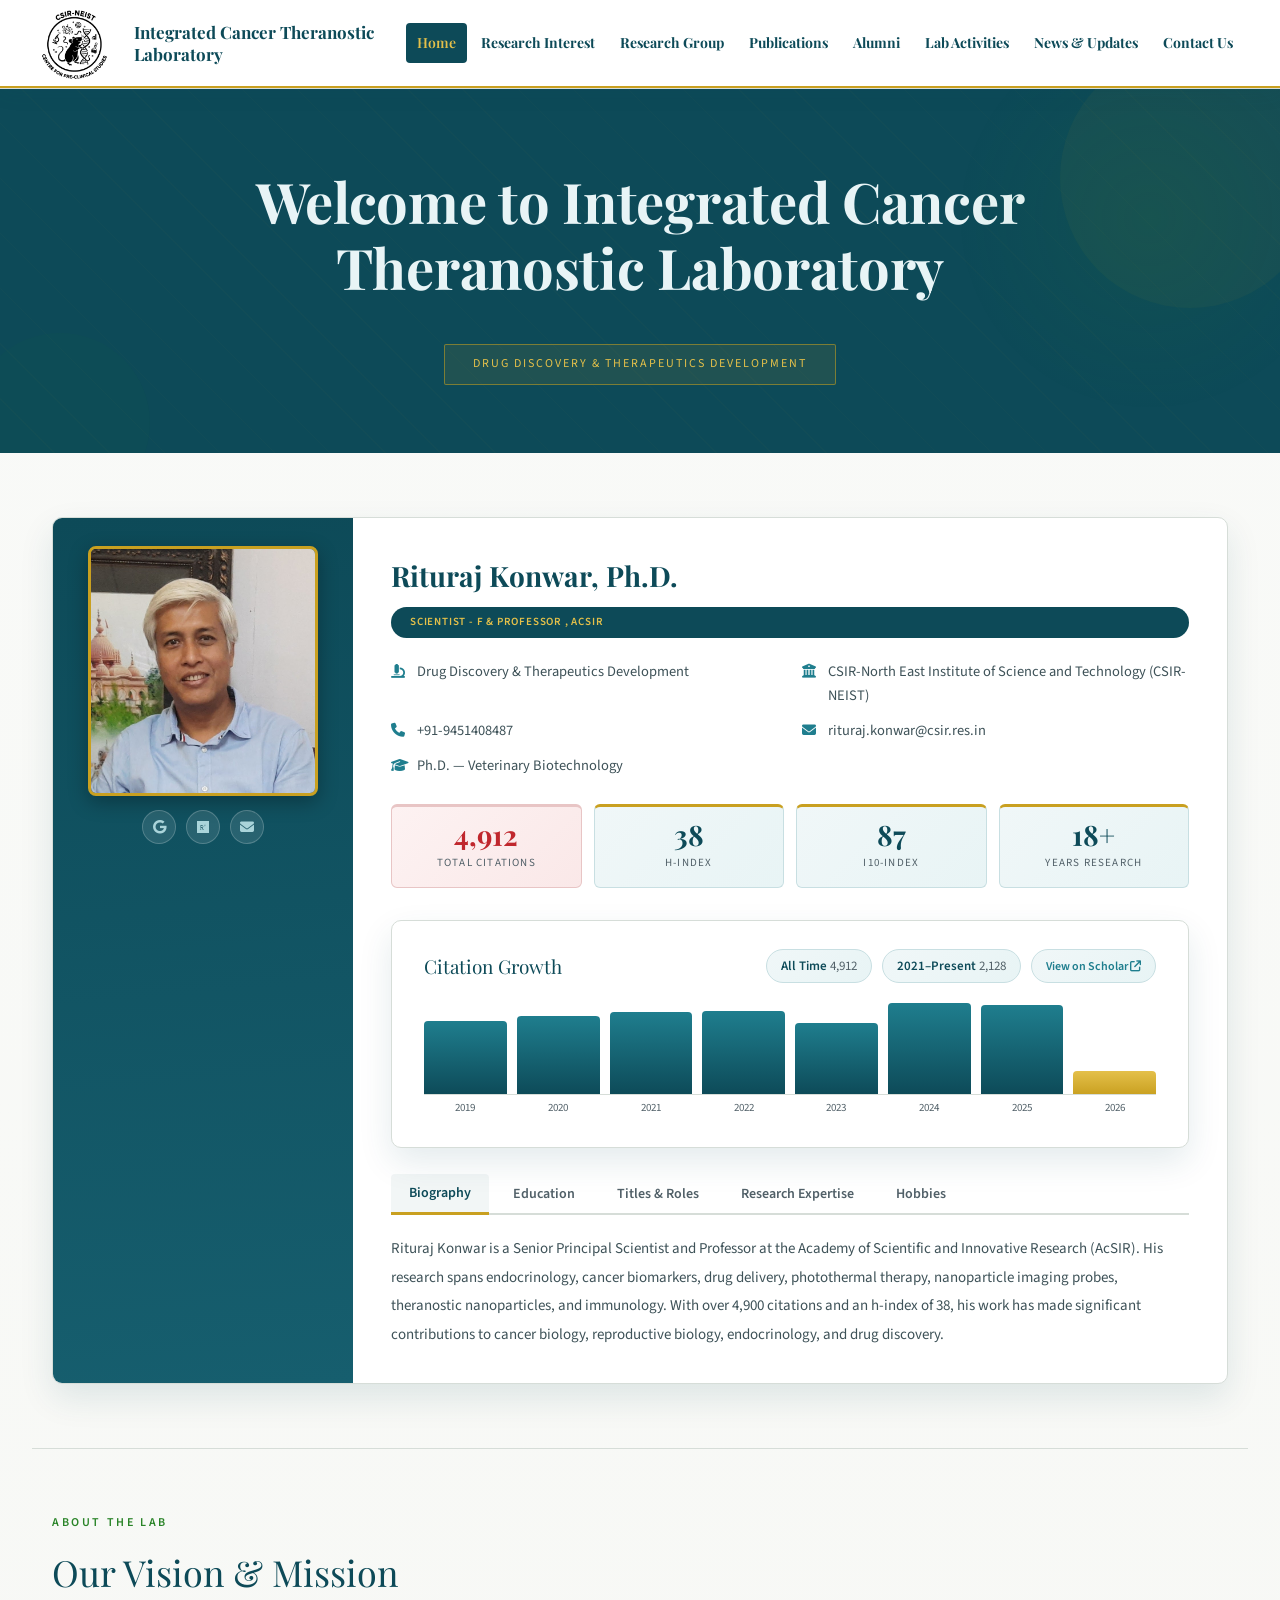
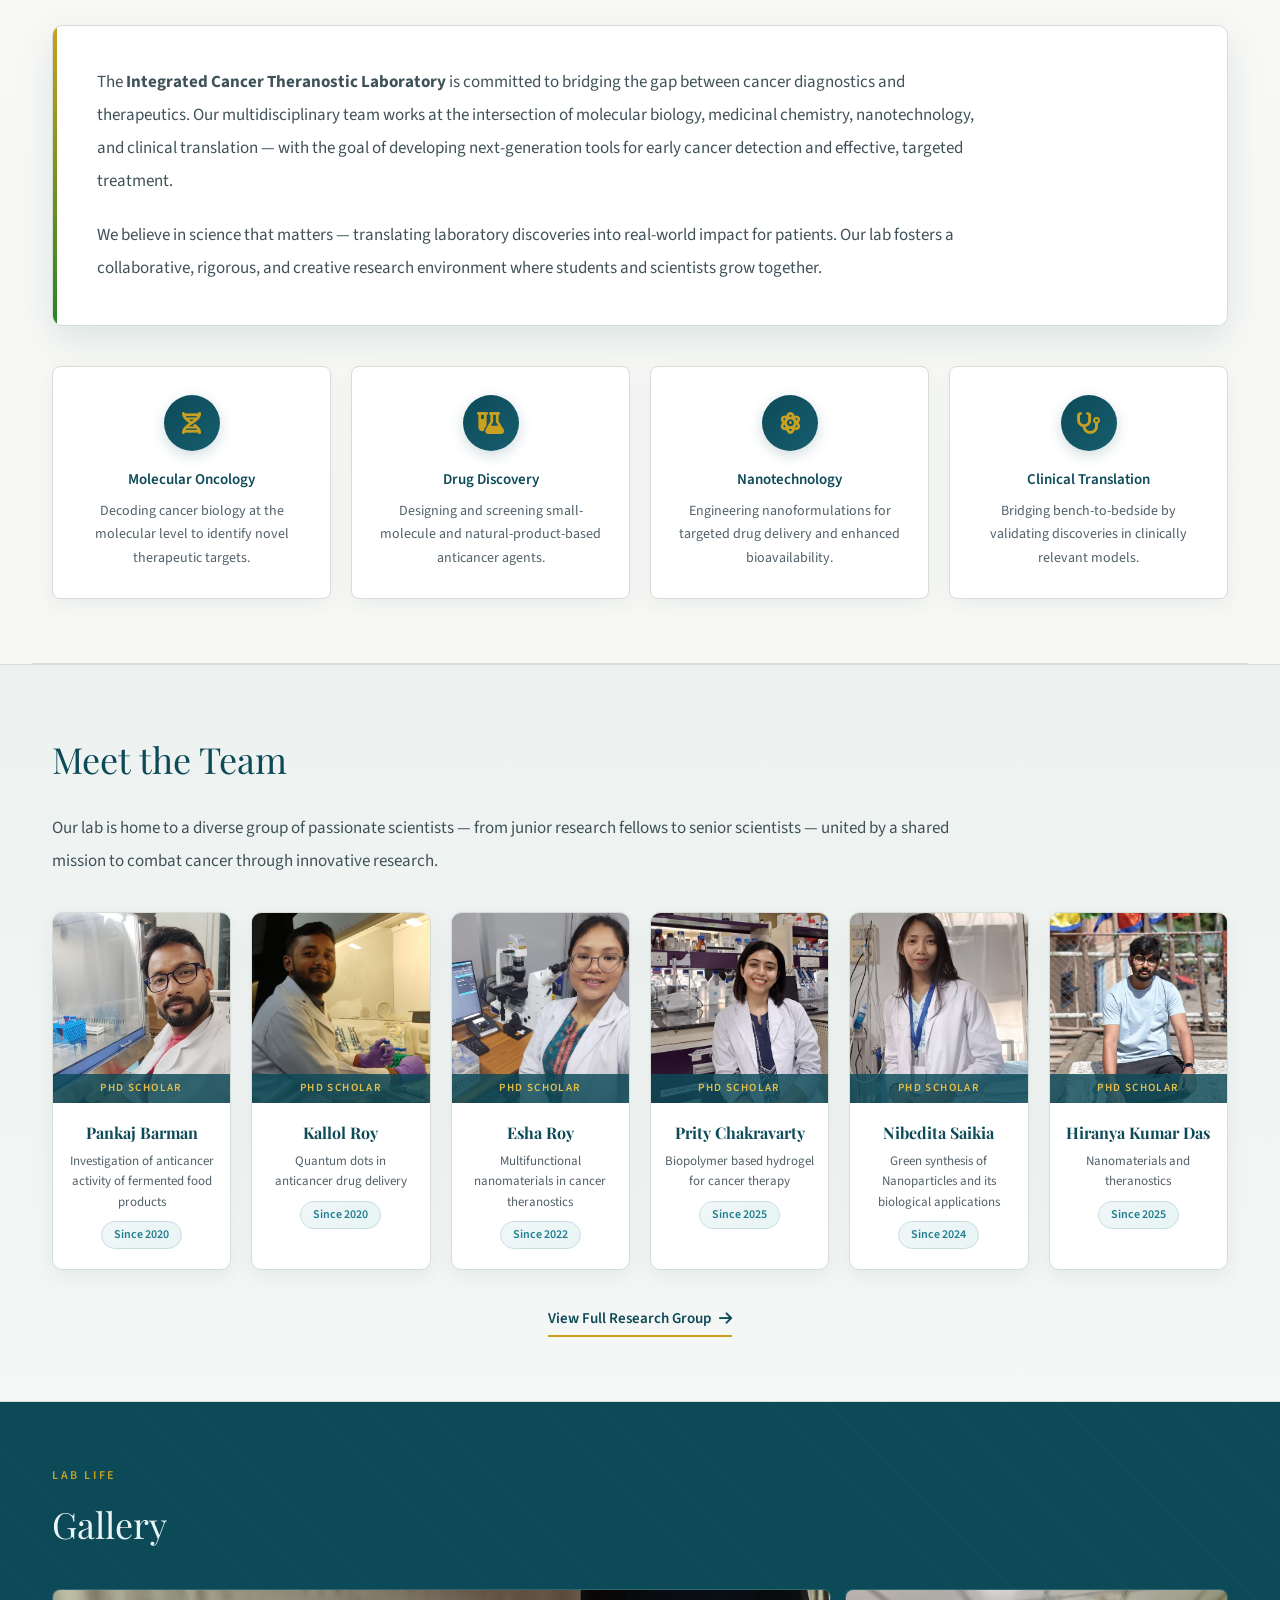
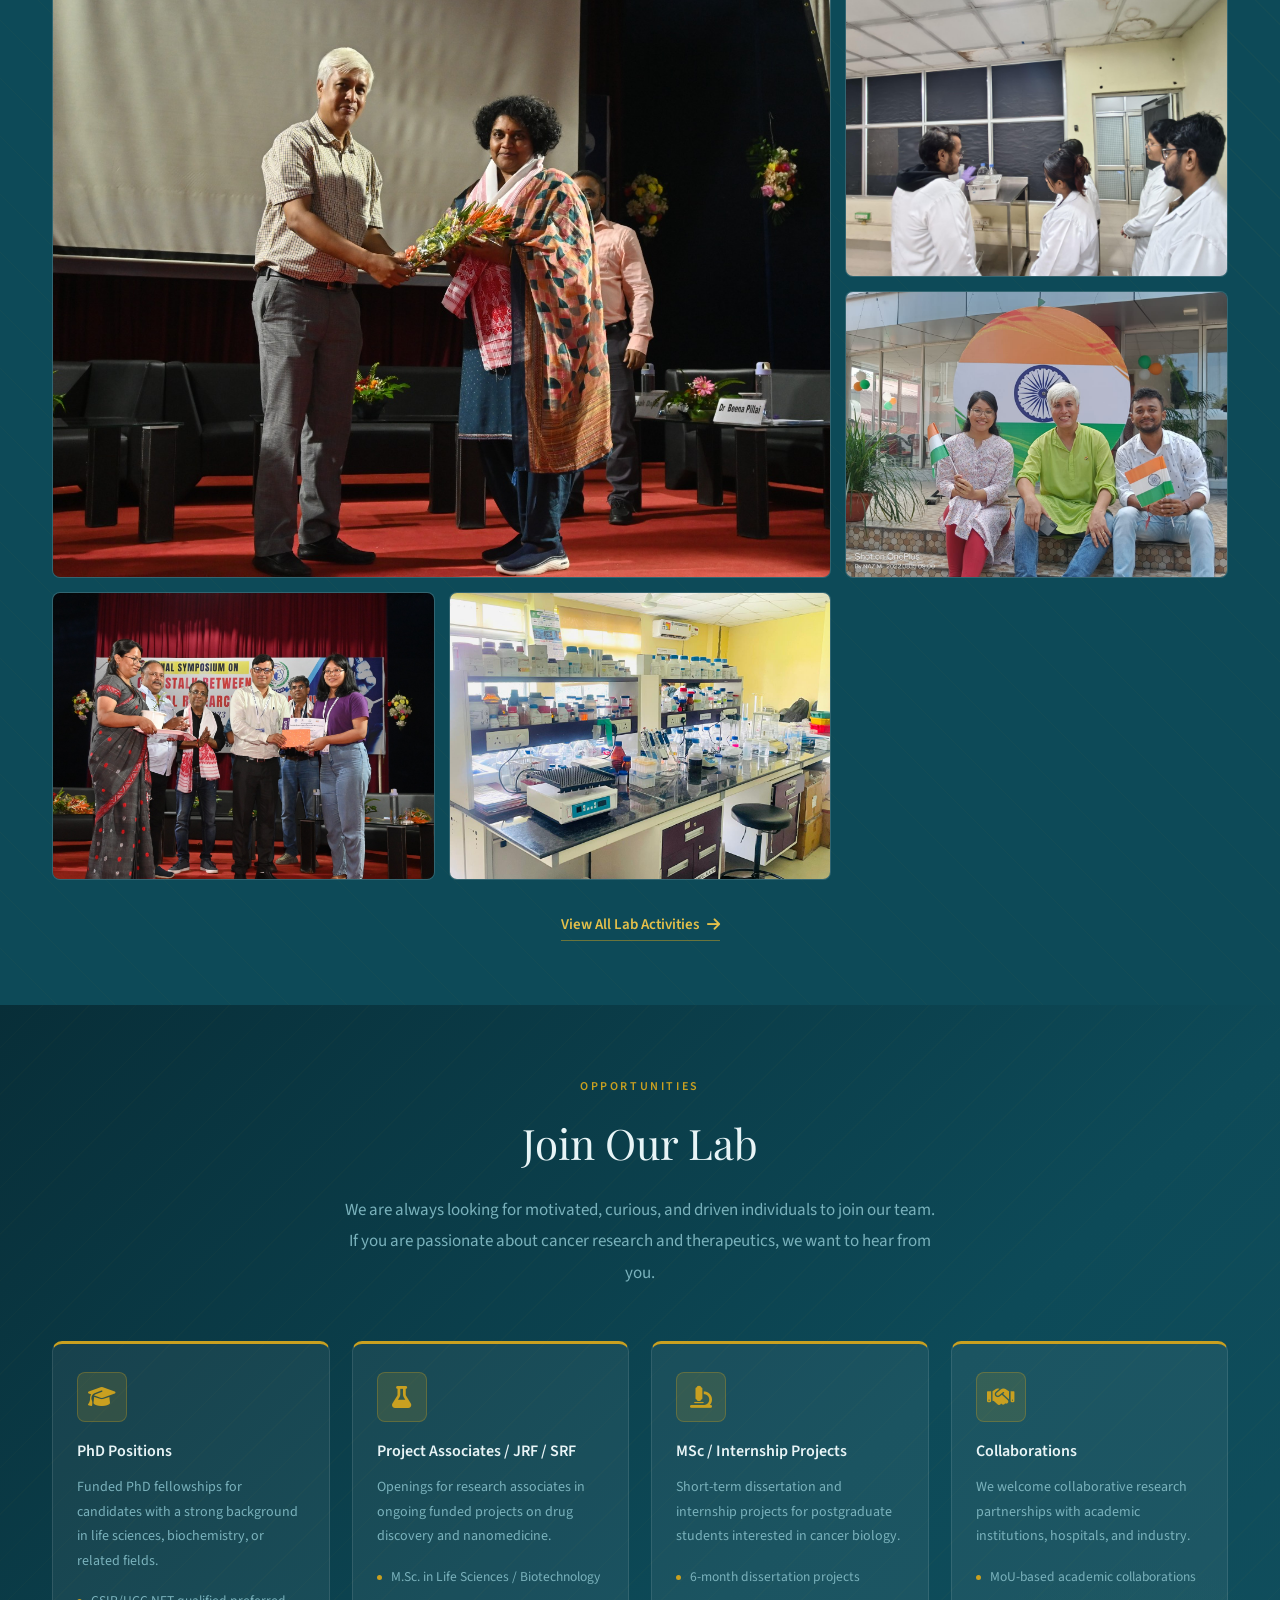
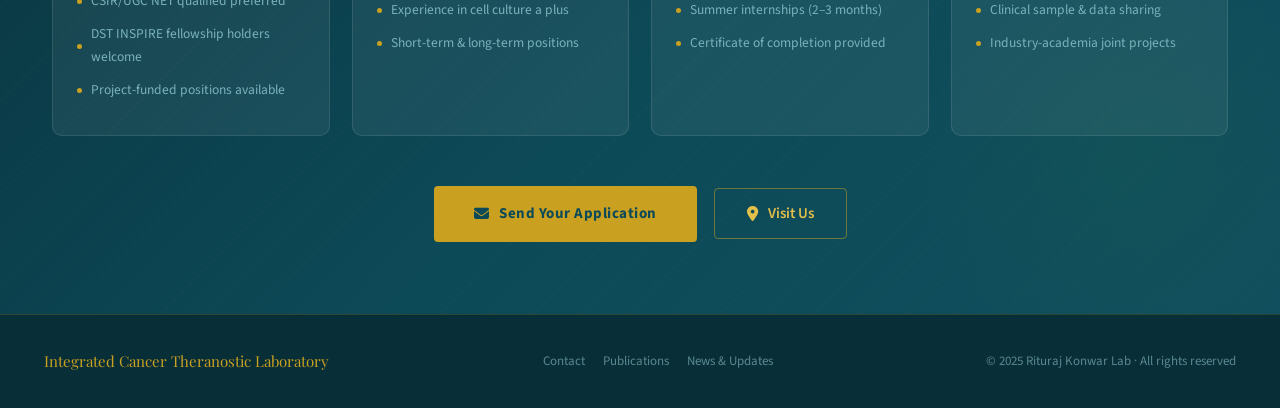
==== commit ada481f6: "navbar changed with logo" ====
--- a/index.html
+++ b/index.html
@@ -3,6 +3,7 @@
 <head>
   <meta charset="UTF-8" />
   <meta name="viewport" content="width=device-width, initial-scale=1.0" />
+  <link rel="icon" type="image/png" href="images/logo2.png" />
   <title>Integrated Cancer Theranostic Laboratory</title>
   <link href="https://fonts.googleapis.com/css2?family=Playfair+Display:ital,wght@0,400;0,700;1,400&family=Source+Sans+3:wght@300;400;600&display=swap" rel="stylesheet" />
   <link rel="stylesheet" href="https://cdnjs.cloudflare.com/ajax/libs/font-awesome/6.5.0/css/all.min.css" />
@@ -41,23 +42,36 @@
       background: rgba(255,255,255,.97);
       backdrop-filter: blur(10px);
       display: flex; align-items: center; justify-content: space-between;
-      padding: 0 36px; height: 72px;
+      padding: 0 36px; height: 88px;
       box-shadow: 0 1px 0 var(--border), 0 4px 20px rgba(13,74,88,.10);
       border-bottom: 2px solid var(--acc);
     }
-    .nav-brand { display: flex; align-items: center; gap: 12px; text-decoration: none; }
+    .nav-brand { display: flex; align-items: center; gap: 14px; text-decoration: none; }
+
+    /* ── LOGO: no border, bigger, transparent bg ── */
+    .nav-logo-wrap {
+      width: 84px; height: 84px;
+      border-radius: 50%;
+      display: flex; align-items: center; justify-content: center;
+      overflow: hidden;
+      background: transparent;
+      flex-shrink: 0;
+    }
     .nav-logo-img {
-      height: 56px; width: 56px; border-radius: 50%;
-      object-fit: contain; background: transparent; padding: 0;
-      flex-shrink: 0;
-    }
+      width: 84px; height: 84px;
+      object-fit: contain;
+      background: transparent;
+      display: block;
+    }
+
     .nav-logo { width: 46px; height: 46px; border-radius: 50%; background: var(--acc); display: flex; align-items: center; justify-content: center; font-weight: 700; font-size: 13px; color: var(--nd); flex-shrink: 0; }
-    .nav-title { color: var(--nd); font-family: 'Playfair Display', serif; font-size: 14px; line-height: 1.3; max-width: 260px; }
+    .nav-title { color: var(--nd); font-family: 'Playfair Display', serif; font-size: 17px; line-height: 1.3; max-width: 320px; font-weight: 700; }
     .nav-links { display: flex; gap: 3px; align-items: center; }
     .nav-links a {
-      color: var(--muted); text-decoration: none;
-      font-size: 13px; padding: 8px 11px; border-radius: 4px;
+      color: var(--nd); text-decoration: none;
+      font-size: 14px; padding: 8px 11px; border-radius: 4px;
       transition: background .18s, color .18s; white-space: nowrap;
+      font-family: 'Playfair Display', serif; font-weight: 700;
     }
     .nav-links a:hover { background: rgba(13,74,88,.07); color: var(--nd); font-weight: 600; }
     .nav-links a.active { background: var(--nd); color: var(--accl); font-weight: 600; }
@@ -68,7 +82,7 @@
     .hamburger.open span:nth-child(3) { transform: translateY(-7px) rotate(-45deg); }
     .mobile-menu {
       display: none; position: fixed;
-      top: 72px; left: 0; right: 0;
+      top: 88px; left: 0; right: 0;
       background: #fff; z-index: 999;
       flex-direction: column; padding: 12px 20px 20px;
       border-top: 2px solid var(--acc);
@@ -79,7 +93,7 @@
     .mobile-menu a:hover { background: rgba(13,74,88,.07); color: var(--nd); font-weight: 600; }
     .mobile-menu a.active { background: var(--nd); color: var(--accl); font-weight: 600; }
 
-    main { padding-top: 72px; min-height: 100vh; }
+    main { padding-top: 88px; min-height: 100vh; }
 
     /* ─── HERO ───────────────────────────────────────────── */
     .hero {
@@ -238,138 +252,50 @@
     .hl-card p  { font-size: 14px; color: var(--muted); line-height: 1.65; }
 
     /* ─── TEAM SECTION ───────────────────────────────────── */
-    .team-grid {
-      display: grid;
-      grid-template-columns: repeat(6, 1fr);
-      gap: 20px; margin-top: 10px;
-    }
-    .team-card {
-      background: var(--white);
-      border: 1px solid var(--border);
-      border-radius: 10px;
-      overflow: hidden;
-      box-shadow: 0 6px 20px rgba(13,74,88,.07);
-      transition: transform .22s, box-shadow .22s;
-      text-align: center;
-    }
+    .team-grid { display: grid; grid-template-columns: repeat(6, 1fr); gap: 20px; margin-top: 10px; }
+    .team-card { background: var(--white); border: 1px solid var(--border); border-radius: 10px; overflow: hidden; box-shadow: 0 6px 20px rgba(13,74,88,.07); transition: transform .22s, box-shadow .22s; text-align: center; }
     .team-card:hover { transform: translateY(-5px); box-shadow: var(--shadow); }
-    .team-photo-wrap {
-      height: 190px;
-      background: linear-gradient(155deg, var(--nd) 0%, var(--nm) 100%);
-      display: flex; align-items: center; justify-content: center;
-      position: relative; overflow: hidden;
-    }
+    .team-photo-wrap { height: 190px; background: linear-gradient(155deg, var(--nd) 0%, var(--nm) 100%); display: flex; align-items: center; justify-content: center; position: relative; overflow: hidden; }
     .team-photo-wrap img { width: 100%; height: 100%; object-fit: cover; display: block; }
-    .team-avatar {
-      width: 80px; height: 80px; border-radius: 50%;
-      background: rgba(255,255,255,.12); border: 2px solid rgba(201,160,32,.4);
-      display: flex; align-items: center; justify-content: center;
-      font-family: 'Playfair Display', serif;
-      font-size: 28px; color: var(--accl); font-weight: 700;
-    }
-    .team-role-strip {
-      position: absolute; bottom: 0; left: 0; right: 0;
-      background: rgba(13,74,88,.82); padding: 5px 8px;
-      font-size: 11px; letter-spacing: 1.4px; text-transform: uppercase;
-      color: var(--accl); font-weight: 600;
-    }
+    .team-avatar { width: 80px; height: 80px; border-radius: 50%; background: rgba(255,255,255,.12); border: 2px solid rgba(201,160,32,.4); display: flex; align-items: center; justify-content: center; font-family: 'Playfair Display', serif; font-size: 28px; color: var(--accl); font-weight: 700; }
+    .team-role-strip { position: absolute; bottom: 0; left: 0; right: 0; background: rgba(13,74,88,.82); padding: 5px 8px; font-size: 11px; letter-spacing: 1.4px; text-transform: uppercase; color: var(--accl); font-weight: 600; }
     .team-info { padding: 16px 14px 20px; }
     .team-name { font-family: 'Playfair Display', serif; font-size: 16px; color: var(--nd); font-weight: 700; margin-bottom: 5px; }
     .team-topic { font-size: 13px; color: var(--muted); line-height: 1.55; }
-    .team-year {
-      display: inline-block; margin-top: 9px;
-      background: linear-gradient(135deg, #f0f7f8, #e8f4f5);
-      border: 1px solid #c8dfe2;
-      border-radius: 50px; padding: 3px 12px;
-      font-size: 12px; font-weight: 600; color: var(--nl);
-    }
-    .team-section-bg {
-      background: linear-gradient(180deg, #edf2f1 0%, #f4f7f5 100%);
-      border-top: 1px solid var(--border); border-bottom: 1px solid var(--border);
-    }
+    .team-year { display: inline-block; margin-top: 9px; background: linear-gradient(135deg, #f0f7f8, #e8f4f5); border: 1px solid #c8dfe2; border-radius: 50px; padding: 3px 12px; font-size: 12px; font-weight: 600; color: var(--nl); }
+    .team-section-bg { background: linear-gradient(180deg, #edf2f1 0%, #f4f7f5 100%); border-top: 1px solid var(--border); border-bottom: 1px solid var(--border); }
 
     /* ─── GALLERY SECTION ────────────────────────────────── */
-    .gallery-section-bg {
-      background: var(--nd);
-      padding: 64px 0;
-      position: relative; overflow: hidden;
-    }
-    .gallery-section-bg::before {
-      content: ''; position: absolute; inset: 0;
-      background: repeating-linear-gradient(45deg, transparent, transparent 40px,
-        rgba(201,160,32,.03) 40px, rgba(201,160,32,.03) 41px);
-    }
+    .gallery-section-bg { background: var(--nd); padding: 64px 0; position: relative; overflow: hidden; }
+    .gallery-section-bg::before { content: ''; position: absolute; inset: 0; background: repeating-linear-gradient(45deg, transparent, transparent 40px, rgba(201,160,32,.03) 40px, rgba(201,160,32,.03) 41px); }
     .gallery-inner { max-width: 1240px; margin: 0 auto; padding: 0 32px; }
     .gallery-sec-label { font-size: 12px; letter-spacing: 2.6px; text-transform: uppercase; color: var(--acc); font-weight: 600; margin-bottom: 8px; }
     .gallery-sec-title { font-family: 'Playfair Display', serif; font-size: clamp(26px, 3vw, 36px); color: #e8f4f6; margin-bottom: 34px; }
-    .gallery-grid {
-      display: grid;
-      grid-template-columns: repeat(3, 1fr);
-      grid-template-rows: auto auto;
-      gap: 14px;
-    }
-    .gallery-item {
-      border-radius: 8px; overflow: hidden;
-      position: relative; cursor: pointer;
-      background: rgba(255,255,255,.06); border: 1px solid rgba(255,255,255,.1);
-      transition: transform .22s, box-shadow .22s;
-    }
+    .gallery-grid { display: grid; grid-template-columns: repeat(3, 1fr); grid-template-rows: auto auto; gap: 14px; }
+    .gallery-item { border-radius: 8px; overflow: hidden; position: relative; cursor: pointer; background: rgba(255,255,255,.06); border: 1px solid rgba(255,255,255,.1); transition: transform .22s, box-shadow .22s; }
     .gallery-item:hover { transform: scale(1.025); box-shadow: 0 16px 40px rgba(0,0,0,.35); z-index: 2; }
     .gallery-item.large { grid-column: span 2; grid-row: span 2; }
-    .gallery-photo {
-      width: 100%; height: 100%; min-height: 160px;
-      display: flex; flex-direction: column; align-items: center; justify-content: center;
-      gap: 10px; background: rgba(255,255,255,.05);
-      padding: 20px;
-    }
+    .gallery-photo { width: 100%; height: 100%; min-height: 160px; display: flex; flex-direction: column; align-items: center; justify-content: center; gap: 10px; background: rgba(255,255,255,.05); padding: 20px; }
     .gallery-photo img { width: 100%; height: 100%; object-fit: cover; display: block; position: absolute; inset: 0; }
     .gallery-photo-icon { font-size: 28px; color: rgba(201,160,32,.5); }
     .gallery-photo-label { font-size: 13px; color: rgba(255,255,255,.45); text-align: center; line-height: 1.5; }
-    .gallery-caption {
-      position: absolute; bottom: 0; left: 0; right: 0;
-      background: linear-gradient(to top, rgba(13,74,88,.92), transparent);
-      padding: 22px 14px 12px;
-      font-size: 13px; color: rgba(255,255,255,.85); line-height: 1.4;
-      transform: translateY(100%); transition: transform .22s;
-    }
+    .gallery-caption { position: absolute; bottom: 0; left: 0; right: 0; background: linear-gradient(to top, rgba(13,74,88,.92), transparent); padding: 22px 14px 12px; font-size: 13px; color: rgba(255,255,255,.85); line-height: 1.4; transform: translateY(100%); transition: transform .22s; }
     .gallery-item:hover .gallery-caption { transform: translateY(0); }
-    .gallery-placeholder-img {
-      width: 100%; height: 100%; min-height: 160px;
-      object-fit: cover; display: block;
-      background: rgba(255,255,255,.04);
-    }
+    .gallery-placeholder-img { width: 100%; height: 100%; min-height: 160px; object-fit: cover; display: block; background: rgba(255,255,255,.04); }
     .gallery-item.large { min-height: 340px; }
     .gallery-item:not(.large) { min-height: 160px; }
 
     /* ─── JOIN OUR LAB ───────────────────────────────────── */
-    .join-section {
-      background: linear-gradient(135deg, #082e38 0%, #0d4a58 60%, #114f5e 100%);
-      position: relative; overflow: hidden;
-    }
-    .join-section::before {
-      content: ''; position: absolute; inset: 0;
-      background: repeating-linear-gradient(-45deg, transparent, transparent 32px,
-        rgba(201,160,32,.025) 32px, rgba(201,160,32,.025) 33px);
-    }
-    .join-section::after {
-      content: ''; position: absolute; right: -100px; bottom: -100px;
-      width: 500px; height: 500px; border-radius: 50%;
-      background: radial-gradient(circle, rgba(42,132,40,.08) 0%, transparent 60%);
-      pointer-events: none;
-    }
+    .join-section { background: linear-gradient(135deg, #082e38 0%, #0d4a58 60%, #114f5e 100%); position: relative; overflow: hidden; }
+    .join-section::before { content: ''; position: absolute; inset: 0; background: repeating-linear-gradient(-45deg, transparent, transparent 32px, rgba(201,160,32,.025) 32px, rgba(201,160,32,.025) 33px); }
+    .join-section::after { content: ''; position: absolute; right: -100px; bottom: -100px; width: 500px; height: 500px; border-radius: 50%; background: radial-gradient(circle, rgba(42,132,40,.08) 0%, transparent 60%); pointer-events: none; }
     .join-inner { max-width: 1240px; margin: 0 auto; padding: 72px 32px; position: relative; z-index: 1; }
     .join-header { text-align: center; margin-bottom: 52px; }
     .join-label { font-size: 12px; letter-spacing: 2.6px; text-transform: uppercase; color: var(--acc); font-weight: 600; margin-bottom: 10px; }
     .join-title { font-family: 'Playfair Display', serif; font-size: clamp(28px, 3.5vw, 42px); color: #e8f4f6; margin-bottom: 16px; }
     .join-sub { font-size: 17px; color: #7ab2bc; max-width: 600px; margin: 0 auto; line-height: 1.85; }
     .join-cards { display: grid; grid-template-columns: repeat(auto-fit, minmax(240px, 1fr)); gap: 22px; margin-bottom: 50px; }
-    .join-card {
-      background: rgba(255,255,255,.06);
-      border: 1px solid rgba(255,255,255,.1);
-      border-top: 3px solid var(--acc);
-      border-radius: 10px; padding: 28px 24px;
-      transition: background .2s, border-color .2s;
-    }
+    .join-card { background: rgba(255,255,255,.06); border: 1px solid rgba(255,255,255,.1); border-top: 3px solid var(--acc); border-radius: 10px; padding: 28px 24px; transition: background .2s, border-color .2s; }
     .join-card:hover { background: rgba(255,255,255,.1); border-top-color: var(--accl); }
     .join-card-icon { width: 50px; height: 50px; border-radius: 8px; background: rgba(201,160,32,.15); border: 1px solid rgba(201,160,32,.3); display: flex; align-items: center; justify-content: center; font-size: 22px; color: var(--acc); margin-bottom: 16px; }
     .join-card h4 { font-size: 16px; font-weight: 600; color: #e8f4f6; margin-bottom: 10px; }
@@ -378,24 +304,9 @@
     .join-card ul li { font-size: 13.5px; color: #7ab2bc; padding: 5px 0; display: flex; align-items: center; gap: 9px; }
     .join-card ul li::before { content: ''; width: 5px; height: 5px; border-radius: 50%; background: var(--acc); flex-shrink: 0; }
     .join-cta { text-align: center; }
-    .join-btn {
-      display: inline-flex; align-items: center; gap: 10px;
-      background: var(--acc); color: var(--nd);
-      font-size: 15px; font-weight: 700; padding: 15px 40px;
-      border-radius: 4px; text-decoration: none;
-      transition: background .18s, transform .18s;
-      letter-spacing: .5px;
-    }
+    .join-btn { display: inline-flex; align-items: center; gap: 10px; background: var(--acc); color: var(--nd); font-size: 15px; font-weight: 700; padding: 15px 40px; border-radius: 4px; text-decoration: none; transition: background .18s, transform .18s; letter-spacing: .5px; }
     .join-btn:hover { background: var(--accl); transform: translateY(-2px); }
-    .join-btn-outline {
-      display: inline-flex; align-items: center; gap: 10px;
-      background: transparent; color: var(--accl);
-      font-size: 15px; font-weight: 600; padding: 14px 32px;
-      border-radius: 4px; text-decoration: none; cursor: pointer;
-      border: 1px solid rgba(201,160,32,.5);
-      margin-left: 14px; font-family: 'Source Sans 3', sans-serif;
-      transition: background .18s, border-color .18s;
-    }
+    .join-btn-outline { display: inline-flex; align-items: center; gap: 10px; background: transparent; color: var(--accl); font-size: 15px; font-weight: 600; padding: 14px 32px; border-radius: 4px; text-decoration: none; cursor: pointer; border: 1px solid rgba(201,160,32,.5); margin-left: 14px; font-family: 'Source Sans 3', sans-serif; transition: background .18s, border-color .18s; }
     .join-btn-outline:hover { background: rgba(201,160,32,.1); border-color: var(--acc); }
 
     /* ─── FOOTER ─────────────────────────────────────────── */
@@ -407,10 +318,7 @@
     .footer-copy { color: #5a8892; font-size: 13px; }
 
     /* ─── SCROLL REVEAL ──────────────────────────────────── */
-    .reveal {
-      opacity: 0; transform: translateY(28px);
-      transition: opacity .6s ease, transform .6s ease;
-    }
+    .reveal { opacity: 0; transform: translateY(28px); transition: opacity .6s ease, transform .6s ease; }
     .reveal.visible { opacity: 1; transform: translateY(0); }
     .reveal-delay-1 { transition-delay: .1s; }
     .reveal-delay-2 { transition-delay: .2s; }
@@ -450,6 +358,8 @@
       .join-btn-outline { margin-left: 0; margin-top: 12px; }
       .join-cta { display: flex; flex-direction: column; align-items: center; gap: 10px; }
       .team-grid { grid-template-columns: repeat(2, 1fr); }
+      .nav-logo-wrap { width: 56px; height: 56px; }
+      .nav-logo-img { width: 56px; height: 56px; }
     }
     @media (max-width: 520px) {
       .pi-photo-col { flex-direction: column; align-items: center; text-align: center; }
@@ -461,52 +371,22 @@
       .team-grid { grid-template-columns: repeat(2, 1fr); }
     }
     /* ─── MAP MODAL ─────────────────────────────────────── */
-    .map-modal {
-      display: none; position: fixed; inset: 0; z-index: 3000;
-      background: rgba(8,46,56,.88); backdrop-filter: blur(8px);
-      align-items: center; justify-content: center; padding: 24px;
-    }
+    .map-modal { display: none; position: fixed; inset: 0; z-index: 3000; background: rgba(8,46,56,.88); backdrop-filter: blur(8px); align-items: center; justify-content: center; padding: 24px; }
     .map-modal.open { display: flex; }
-    .map-modal-inner {
-      width: 100%; max-width: 860px; height: 540px;
-      background: var(--white); border-radius: 14px;
-      overflow: hidden; box-shadow: 0 30px 80px rgba(0,0,0,.4);
-      display: flex; flex-direction: column;
-      animation: fadeUp .3s ease;
-    }
-    .map-modal-header {
-      display: flex; align-items: center; justify-content: space-between;
-      padding: 16px 22px;
-      background: linear-gradient(135deg, var(--nd), var(--nm));
-      flex-shrink: 0;
-    }
-    .map-modal-title {
-      display: flex; align-items: center; gap: 10px;
-      font-family: 'Playfair Display', serif;
-      font-size: 15px; color: #e8f4f6;
-    }
+    .map-modal-inner { width: 100%; max-width: 860px; height: 540px; background: var(--white); border-radius: 14px; overflow: hidden; box-shadow: 0 30px 80px rgba(0,0,0,.4); display: flex; flex-direction: column; animation: fadeUp .3s ease; }
+    .map-modal-header { display: flex; align-items: center; justify-content: space-between; padding: 16px 22px; background: linear-gradient(135deg, var(--nd), var(--nm)); flex-shrink: 0; }
+    .map-modal-title { display: flex; align-items: center; gap: 10px; font-family: 'Playfair Display', serif; font-size: 15px; color: #e8f4f6; }
     .map-modal-title i { color: var(--acc); font-size: 16px; }
-    .map-modal-close {
-      width: 34px; height: 34px; border-radius: 50%;
-      background: rgba(255,255,255,.15); border: 1px solid rgba(255,255,255,.2);
-      color: #e8f4f6; cursor: pointer; font-size: 15px;
-      display: flex; align-items: center; justify-content: center;
-      transition: background .18s;
-    }
+    .map-modal-close { width: 34px; height: 34px; border-radius: 50%; background: rgba(255,255,255,.15); border: 1px solid rgba(255,255,255,.2); color: #e8f4f6; cursor: pointer; font-size: 15px; display: flex; align-items: center; justify-content: center; transition: background .18s; }
     .map-modal-close:hover { background: rgba(255,255,255,.28); }
     .map-modal-inner iframe { flex: 1; }
-    .map-modal-footer {
-      padding: 10px 22px; background: #f7f8f5;
-      font-size: 13px; color: var(--muted);
-      border-top: 1px solid var(--border); flex-shrink: 0;
-    }
+    .map-modal-footer { padding: 10px 22px; background: #f7f8f5; font-size: 13px; color: var(--muted); border-top: 1px solid var(--border); flex-shrink: 0; }
     .map-modal-footer a { color: var(--nl); text-decoration: none; }
     .map-modal-footer a:hover { color: var(--acc); }
     @media (max-width: 600px) {
       .map-modal-inner { height: 420px; }
       .map-modal-title { font-size: 13px; }
     }
-
   </style>
 </head>
 <body>
@@ -514,9 +394,12 @@
   <!-- ════ NAVBAR ════ -->
   <nav id="navbar">
     <a class="nav-brand" href="index.html">
-      <img class="nav-logo-img" src="images/logo.png" alt="ICT Lab Logo"
-           onerror="this.style.display='none';this.nextElementSibling.style.display='flex';" />
-      <div class="nav-logo" style="display:none;">ICT</div>
+      <!-- ✅ No border, bigger logo -->
+      <div class="nav-logo-wrap">
+        <img class="nav-logo-img" src="images/logo2.png" alt="ICT Lab Logo"
+             onerror="this.parentElement.style.display='none'; document.querySelector('.nav-logo-fallback').style.display='flex';" />
+      </div>
+      <div class="nav-logo nav-logo-fallback" style="display:none;">ICT</div>
       <div class="nav-title">Integrated Cancer Theranostic Laboratory</div>
     </a>
     <div class="nav-links">
@@ -526,7 +409,7 @@
       <a href="publications.html">Publications</a>
       <a href="alumni.html">Alumni</a>
       <a href="labactivities.html">Lab Activities</a>
-      <a href="labnews.html">Lab News</a>
+      <a href="labnews.html">News &amp; Updates</a>
       <a href="contact.html">Contact Us</a>
     </div>
     <button class="hamburger" id="hamburger" aria-label="Toggle menu">
@@ -541,7 +424,7 @@
     <a href="publications.html">Publications</a>
     <a href="alumni.html">Alumni</a>
     <a href="labactivities.html">Lab Activities</a>
-    <a href="labnews.html">Lab News</a>
+    <a href="labnews.html">News &amp; Updates</a>
     <a href="contact.html">Contact Us</a>
   </div>
 
@@ -552,7 +435,6 @@
       <div class="hero-deco"></div>
       <div class="hero-deco2"></div>
       <h1>Welcome to Integrated Cancer<br>Theranostic Laboratory</h1>
-     
       <div class="hero-badge">Drug Discovery &amp; Therapeutics Development</div>
     </section>
 
@@ -573,7 +455,7 @@
         </div>
         <div class="pi-info">
           <h3>Rituraj Konwar, Ph.D.</h3>
-          <div class="pi-badge">Senior Principal Scientist &amp; Professor, AcSIR</div>
+          <div class="pi-badge">Scientist - F &amp; Professor , AcSIR</div>
           <div class="pi-details">
             <div class="pi-row"><i class="fa-solid fa-microscope"></i><span>Drug Discovery &amp; Therapeutics Development</span></div>
             <div class="pi-row"><i class="fa-solid fa-building-columns"></i><span>CSIR-North East Institute of Science and Technology (CSIR-NEIST)</span></div>
@@ -582,7 +464,6 @@
             <div class="pi-row"><i class="fa-solid fa-graduation-cap"></i><span>Ph.D. — Veterinary Biotechnology</span></div>
           </div>
 
-          <!-- ANIMATED STATS -->
           <div class="stat-bar">
             <div class="stat stat-featured">
               <div class="stat-num" data-target="4912" data-suffix="">0</div>
@@ -602,7 +483,6 @@
             </div>
           </div>
 
-          <!-- Citation Chart -->
           <div class="citation-section">
             <div class="citation-section-header">
               <div class="citation-section-title">Citation Growth</div>
@@ -617,7 +497,6 @@
             <div class="chart-wrap" id="citationChart"></div>
           </div>
 
-          <!-- PI Tabs -->
           <div class="pi-tabs">
             <button class="pi-tab active" onclick="switchTab(this,'bio')">Biography</button>
             <button class="pi-tab" onclick="switchTab(this,'edu')">Education</button>
@@ -700,17 +579,15 @@
 
     <hr class="divider">
 
-    <!-- ════ TEAM / RESEARCH GROUP ════ -->
+    <!-- ════ TEAM ════ -->
     <section class="team-section-bg">
       <div class="container">
         <div class="sec-title reveal">Meet the Team</div>
         <p class="lead reveal" style="margin-bottom: 34px;">Our lab is home to a diverse group of passionate scientists — from junior research fellows to senior scientists — united by a shared mission to combat cancer through innovative research.</p>
-
         <div class="team-grid">
           <div class="team-card reveal">
             <div class="team-photo-wrap">
-              <img src="images/pankajbarman.jpg" alt="Pankaj Barman"
-                   onerror="this.style.display='none'; this.parentElement.querySelector('.team-avatar').style.display='flex';">
+              <img src="images/pankajbarman.jpg" alt="Pankaj Barman" onerror="this.style.display='none'; this.parentElement.querySelector('.team-avatar').style.display='flex';">
               <div class="team-avatar" style="display:none;">PB</div>
               <div class="team-role-strip">PhD Scholar</div>
             </div>
@@ -720,11 +597,9 @@
               <span class="team-year">Since 2020</span>
             </div>
           </div>
-
           <div class="team-card reveal reveal-delay-1">
             <div class="team-photo-wrap">
-              <img src="images/kallol.jpg" alt="Kallol Roy"
-                   onerror="this.style.display='none'; this.parentElement.querySelector('.team-avatar').style.display='flex';">
+              <img src="images/kallol.jpg" alt="Kallol Roy" onerror="this.style.display='none'; this.parentElement.querySelector('.team-avatar').style.display='flex';">
               <div class="team-avatar" style="display:none;">KR</div>
               <div class="team-role-strip">PhD Scholar</div>
             </div>
@@ -734,11 +609,9 @@
               <span class="team-year">Since 2020</span>
             </div>
           </div>
-
           <div class="team-card reveal reveal-delay-2">
             <div class="team-photo-wrap">
-              <img src="images/esha.jpg" alt="Esha Roy"
-                   onerror="this.style.display='none'; this.parentElement.querySelector('.team-avatar').style.display='flex';">
+              <img src="images/esha.jpg" alt="Esha Roy" onerror="this.style.display='none'; this.parentElement.querySelector('.team-avatar').style.display='flex';">
               <div class="team-avatar" style="display:none;">ER</div>
               <div class="team-role-strip">PhD Scholar</div>
             </div>
@@ -748,11 +621,9 @@
               <span class="team-year">Since 2022</span>
             </div>
           </div>
-
           <div class="team-card reveal reveal-delay-3">
             <div class="team-photo-wrap">
-              <img src="images/prity.jpg" alt="Prity Chakravarty"
-                   onerror="this.style.display='none'; this.parentElement.querySelector('.team-avatar').style.display='flex';">
+              <img src="images/prity.jpg" alt="Prity Chakravarty" onerror="this.style.display='none'; this.parentElement.querySelector('.team-avatar').style.display='flex';">
               <div class="team-avatar" style="display:none;">PC</div>
               <div class="team-role-strip">PhD Scholar</div>
             </div>
@@ -762,11 +633,9 @@
               <span class="team-year">Since 2025</span>
             </div>
           </div>
-
           <div class="team-card reveal reveal-delay-1">
             <div class="team-photo-wrap">
-              <img src="images/nibedita.jpg" alt="Nibedita Saikia"
-                   onerror="this.style.display='none'; this.parentElement.querySelector('.team-avatar').style.display='flex';">
+              <img src="images/nibedita.jpg" alt="Nibedita Saikia" onerror="this.style.display='none'; this.parentElement.querySelector('.team-avatar').style.display='flex';">
               <div class="team-avatar" style="display:none;">NS</div>
               <div class="team-role-strip">PhD Scholar</div>
             </div>
@@ -776,11 +645,9 @@
               <span class="team-year">Since 2024</span>
             </div>
           </div>
-
           <div class="team-card reveal reveal-delay-2">
             <div class="team-photo-wrap">
-              <img src="images/hiranya.jpg" alt="Hiranya"
-                   onerror="this.style.display='none'; this.parentElement.querySelector('.team-avatar').style.display='flex';">
+              <img src="images/hiranya.jpg" alt="Hiranya" onerror="this.style.display='none'; this.parentElement.querySelector('.team-avatar').style.display='flex';">
               <div class="team-avatar" style="display:none;">HJ</div>
               <div class="team-role-strip">PhD Scholar</div>
             </div>
@@ -791,7 +658,6 @@
             </div>
           </div>
         </div>
-
         <div style="text-align:center; margin-top:34px;" class="reveal">
           <a href="researchgroup.html" style="display:inline-flex; align-items:center; gap:8px; color:var(--nd); font-weight:600; font-size:15px; text-decoration:none; border-bottom: 2px solid var(--acc); padding-bottom:3px;">
             View Full Research Group <i class="fa-solid fa-arrow-right"></i>
@@ -800,41 +666,36 @@
       </div>
     </section>
 
-    <!-- ════ LAB GALLERY ════ -->
+    <!-- ════ GALLERY ════ -->
     <section class="gallery-section-bg">
       <div class="gallery-inner">
         <div class="gallery-sec-label reveal">Lab Life</div>
         <div class="gallery-sec-title reveal">Gallery</div>
         <div class="gallery-grid">
           <div class="gallery-item large reveal">
-            <img src="images/conference.jpg" alt="Lab overview" class="gallery-placeholder-img"
-                 onerror="this.style.display='none'; this.nextElementSibling.style.display='flex';">
+            <img src="images/conference.jpg" alt="Conference" class="gallery-placeholder-img" onerror="this.style.display='none'; this.nextElementSibling.style.display='flex';">
             <div class="gallery-photo" style="display:none;"><i class="fa-solid fa-flask gallery-photo-icon"></i></div>
             <div class="gallery-caption">Conference — NSARA</div>
           </div>
           <div class="gallery-item reveal reveal-delay-1">
-            <img src="images/interns.jpg" alt="Team at work" class="gallery-placeholder-img"
-                 onerror="this.style.display='none'; this.nextElementSibling.style.display='flex';">
+            <img src="images/interns.jpg" alt="Interns" class="gallery-placeholder-img" onerror="this.style.display='none'; this.nextElementSibling.style.display='flex';">
             <div class="gallery-photo" style="display:none;"><i class="fa-solid fa-users gallery-photo-icon"></i></div>
             <div class="gallery-caption">Welcoming new interns to the ICT Lab family</div>
           </div>
           <div class="gallery-item reveal reveal-delay-2">
-            <img src="images/independence.jpg" alt="Independence Day" class="gallery-placeholder-img"
-                 onerror="this.style.display='none'; this.nextElementSibling.style.display='flex';">
+            <img src="images/independence.jpg" alt="Independence Day" class="gallery-placeholder-img" onerror="this.style.display='none'; this.nextElementSibling.style.display='flex';">
             <div class="gallery-photo" style="display:none;"><i class="fa-solid fa-chalkboard-user gallery-photo-icon"></i></div>
             <div class="gallery-caption">Independence Day Celebration</div>
           </div>
           <div class="gallery-item reveal reveal-delay-1">
-            <img src="images/news1.jpg" alt="Award ceremony" class="gallery-placeholder-img"
-                 onerror="this.style.display='none'; this.nextElementSibling.style.display='flex';">
+            <img src="images/news1.jpg" alt="Award" class="gallery-placeholder-img" onerror="this.style.display='none'; this.nextElementSibling.style.display='flex';">
             <div class="gallery-photo" style="display:none;"><i class="fa-solid fa-award gallery-photo-icon"></i></div>
             <div class="gallery-caption">Esha receiving Best Poster Presentation Award at NSARA</div>
           </div>
           <div class="gallery-item reveal reveal-delay-2">
-            <img src="images/lab.jpeg" alt="Outreach" class="gallery-placeholder-img"
-                 onerror="this.style.display='none'; this.nextElementSibling.style.display='flex';">
+            <img src="images/lab.jpeg" alt="Lab" class="gallery-placeholder-img" onerror="this.style.display='none'; this.nextElementSibling.style.display='flex';">
             <div class="gallery-photo" style="display:none;"><i class="fa-solid fa-hand-holding-heart gallery-photo-icon"></i></div>
-            <div class="gallery-caption">Our Our Research Workspace</div>
+            <div class="gallery-caption">Our Research Workspace</div>
           </div>
         </div>
         <div style="text-align:center; margin-top:30px;" class="reveal">
@@ -853,7 +714,6 @@
           <div class="join-title reveal">Join Our Lab</div>
           <p class="join-sub reveal">We are always looking for motivated, curious, and driven individuals to join our team. If you are passionate about cancer research and therapeutics, we want to hear from you.</p>
         </div>
-
         <div class="join-cards">
           <div class="join-card reveal">
             <div class="join-card-icon"><i class="fa-solid fa-graduation-cap"></i></div>
@@ -896,16 +756,9 @@
             </ul>
           </div>
         </div>
-
         <div class="join-cta reveal">
-          <!-- Send Your Application → contact.html -->
-          <a href="contact.html" class="join-btn">
-            <i class="fa-solid fa-envelope"></i> Send Your Application
-          </a>
-          <!-- Visit Us → opens map modal -->
-          <button onclick="openMapModal()" class="join-btn-outline">
-            <i class="fa-solid fa-location-dot"></i> Visit Us
-          </button>
+          <a href="contact.html" class="join-btn"><i class="fa-solid fa-envelope"></i> Send Your Application</a>
+          <button onclick="openMapModal()" class="join-btn-outline"><i class="fa-solid fa-location-dot"></i> Visit Us</button>
         </div>
       </div>
     </section>
@@ -920,17 +773,9 @@
           <i class="fa-solid fa-location-dot"></i>
           CSIR-North East Institute of Science and Technology
         </div>
-        <button class="map-modal-close" onclick="closeMapModal()">
-          <i class="fa-solid fa-xmark"></i>
-        </button>
+        <button class="map-modal-close" onclick="closeMapModal()"><i class="fa-solid fa-xmark"></i></button>
       </div>
-      <iframe
-        id="mapIframe"
-        src=""
-        data-src="https://www.google.com/maps/embed?pb=!1m18!1m12!1m3!1d3563.1791786292274!2d94.15336360937364!3d26.738657676654285!2m3!1f0!2f0!3f0!3m2!1i1024!2i768!4f13.1!3m3!1m2!1s0x3746e9fd7cb004d5%3A0x303a7036b3a0d356!2sCSIR%20%E2%80%93%20North%20East%20Institute%20Of%20Science%20And%20Technology%20(NEIST)!5e0!3m2!1sen!2sin!4v1780413134284!5m2!1sen!2sin"
-        allowfullscreen="" loading="lazy" referrerpolicy="no-referrer-when-downgrade"
-        style="width:100%; height:100%; border:none; display:block;">
-      </iframe>
+      <iframe id="mapIframe" src="" data-src="https://www.google.com/maps/embed?pb=!1m18!1m12!1m3!1d3563.1791786292274!2d94.15336360937364!3d26.738657676654285!2m3!1f0!2f0!3f0!3m2!1i1024!2i768!4f13.1!3m3!1m2!1s0x3746e9fd7cb004d5%3A0x303a7036b3a0d356!2sCSIR%20%E2%80%93%20North%20East%20Institute%20Of%20Science%20And%20Technology%20(NEIST)!5e0!3m2!1sen!2sin!4v1780413134284!5m2!1sen!2sin" allowfullscreen="" loading="lazy" referrerpolicy="no-referrer-when-downgrade" style="width:100%; height:100%; border:none; display:block;"></iframe>
       <div class="map-modal-footer">
         Jorhat – 785006, Assam, India &nbsp;·&nbsp;
         <a href="https://www.google.com/maps/place/CSIR+%E2%80%93+North+East+Institute+Of+Science+And+Technology+(NEIST)/@26.7386577,94.1533636,17z" target="_blank" rel="noopener">Open in Google Maps <i class="fa-solid fa-arrow-up-right-from-square" style="font-size:11px;"></i></a>
@@ -944,19 +789,17 @@
     <div class="footer-links">
       <a href="contact.html">Contact</a>
       <a href="publications.html">Publications</a>
-      <a href="labnews.html">News</a>
+      <a href="labnews.html">News &amp; Updates</a>
     </div>
     <div class="footer-copy">&copy; 2025 Rituraj Konwar Lab · All rights reserved</div>
   </footer>
 
   <script>
-    // ── Hamburger ──
     const ham = document.getElementById('hamburger');
     const mob = document.getElementById('mobileMenu');
     ham.addEventListener('click', () => { ham.classList.toggle('open'); mob.classList.toggle('open'); });
     mob.querySelectorAll('a').forEach(a => a.addEventListener('click', () => { ham.classList.remove('open'); mob.classList.remove('open'); }));
 
-    // ── PI Tabs ──
     function switchTab(btn, id) {
       document.querySelectorAll('.pi-tab').forEach(t => t.classList.remove('active'));
       document.querySelectorAll('.pi-tab-content').forEach(c => c.classList.remove('active'));
@@ -964,89 +807,56 @@
       document.getElementById('tab-' + id).classList.add('active');
     }
 
-    // ── Citation Bar Chart ──
     (function buildCitationChart() {
       const data = [
-        { year: '2019', val: 355 },
-        { year: '2020', val: 380 },
-        { year: '2021', val: 395 },
-        { year: '2022', val: 402 },
-        { year: '2023', val: 346 },
-        { year: '2024', val: 440 },
-        { year: '2025', val: 429 },
-        { year: '2026', val: 116 },
+        { year: '2019', val: 355 }, { year: '2020', val: 380 },
+        { year: '2021', val: 395 }, { year: '2022', val: 402 },
+        { year: '2023', val: 346 }, { year: '2024', val: 440 },
+        { year: '2025', val: 429 }, { year: '2026', val: 116 },
       ];
       const maxVal = Math.max(...data.map(d => d.val));
-      const chartH = 92;
       const wrap = document.getElementById('citationChart');
       data.forEach(({ year, val }) => {
-        const barH = Math.max(4, Math.round((val / maxVal) * chartH));
-        const isCurr = year === '2026';
+        const barH = Math.max(4, Math.round((val / maxVal) * 92));
         const col = document.createElement('div');
         col.className = 'chart-bar-col';
-        col.innerHTML = `
-          <div class="chart-bar${isCurr ? ' current' : ''}" style="height:${barH}px" title="${year}: ~${val} citations">
-            <span class="chart-bar-val">${val}</span>
-          </div>
-          <span class="chart-year">${year}</span>`;
+        col.innerHTML = `<div class="chart-bar${year==='2026'?' current':''}" style="height:${barH}px" title="${year}: ~${val} citations"><span class="chart-bar-val">${val}</span></div><span class="chart-year">${year}</span>`;
         wrap.appendChild(col);
       });
     })();
 
-    // ── Animated Counter ──
     function animateCounter(el) {
       const target = parseInt(el.dataset.target, 10);
       const suffix = el.dataset.suffix || '';
       const duration = 1800;
       const start = performance.now();
       function tick(now) {
-        const elapsed = now - start;
-        const progress = Math.min(elapsed / duration, 1);
-        const eased = 1 - Math.pow(1 - progress, 3);
-        el.textContent = Math.round(eased * target).toLocaleString() + suffix;
-        if (progress < 1) requestAnimationFrame(tick);
+        const p = Math.min((now - start) / duration, 1);
+        el.textContent = Math.round((1 - Math.pow(1 - p, 3)) * target).toLocaleString() + suffix;
+        if (p < 1) requestAnimationFrame(tick);
       }
       requestAnimationFrame(tick);
     }
 
-    // ── Scroll Reveal + Counter trigger ──
     const revealEls = document.querySelectorAll('.reveal');
-    const statNums  = document.querySelectorAll('.stat-num[data-target]');
     let countersStarted = false;
-
-    const observer = new IntersectionObserver((entries) => {
-      entries.forEach(entry => {
-        if (entry.isIntersecting) {
-          entry.target.classList.add('visible');
-          observer.unobserve(entry.target);
-        }
-      });
+    const observer = new IntersectionObserver(entries => {
+      entries.forEach(e => { if (e.isIntersecting) { e.target.classList.add('visible'); observer.unobserve(e.target); } });
     }, { threshold: 0.12 });
-
     revealEls.forEach(el => observer.observe(el));
 
     const statBar = document.querySelector('.stat-bar');
     if (statBar) {
-      const counterObserver = new IntersectionObserver((entries) => {
-        entries.forEach(entry => {
-          if (entry.isIntersecting && !countersStarted) {
-            countersStarted = true;
-            statNums.forEach(el => animateCounter(el));
-            counterObserver.disconnect();
-          }
-        });
+      const co = new IntersectionObserver(entries => {
+        entries.forEach(e => { if (e.isIntersecting && !countersStarted) { countersStarted = true; document.querySelectorAll('.stat-num[data-target]').forEach(animateCounter); co.disconnect(); } });
       }, { threshold: 0.3 });
-      counterObserver.observe(statBar);
-    }
-    // ── Map Modal ──
+      co.observe(statBar);
+    }
+
     function openMapModal() {
-      const modal = document.getElementById('mapModal');
       const iframe = document.getElementById('mapIframe');
-      // Load src lazily only on first open
-      if (!iframe.src || iframe.src === window.location.href) {
-        iframe.src = iframe.dataset.src;
-      }
-      modal.classList.add('open');
+      if (!iframe.src || iframe.src === window.location.href) iframe.src = iframe.dataset.src;
+      document.getElementById('mapModal').classList.add('open');
       document.body.style.overflow = 'hidden';
     }
     function closeMapModal(e) {
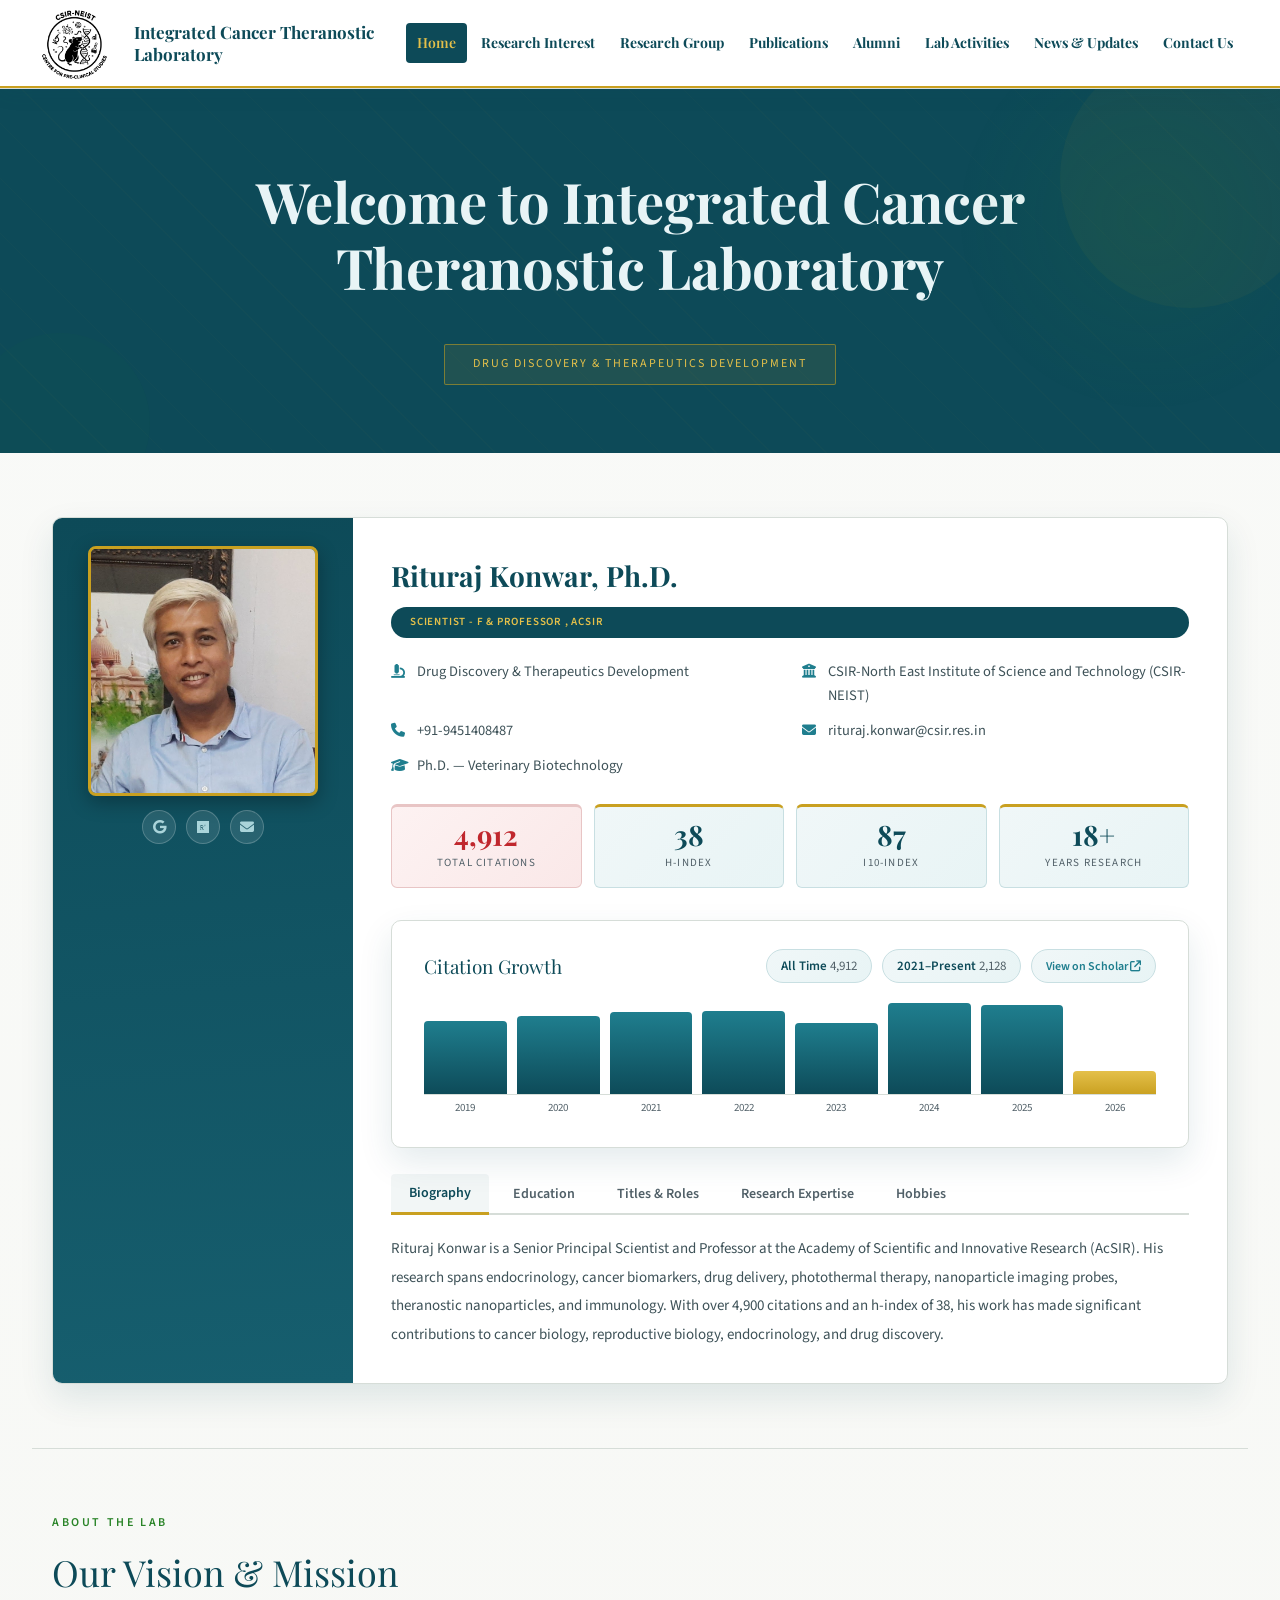
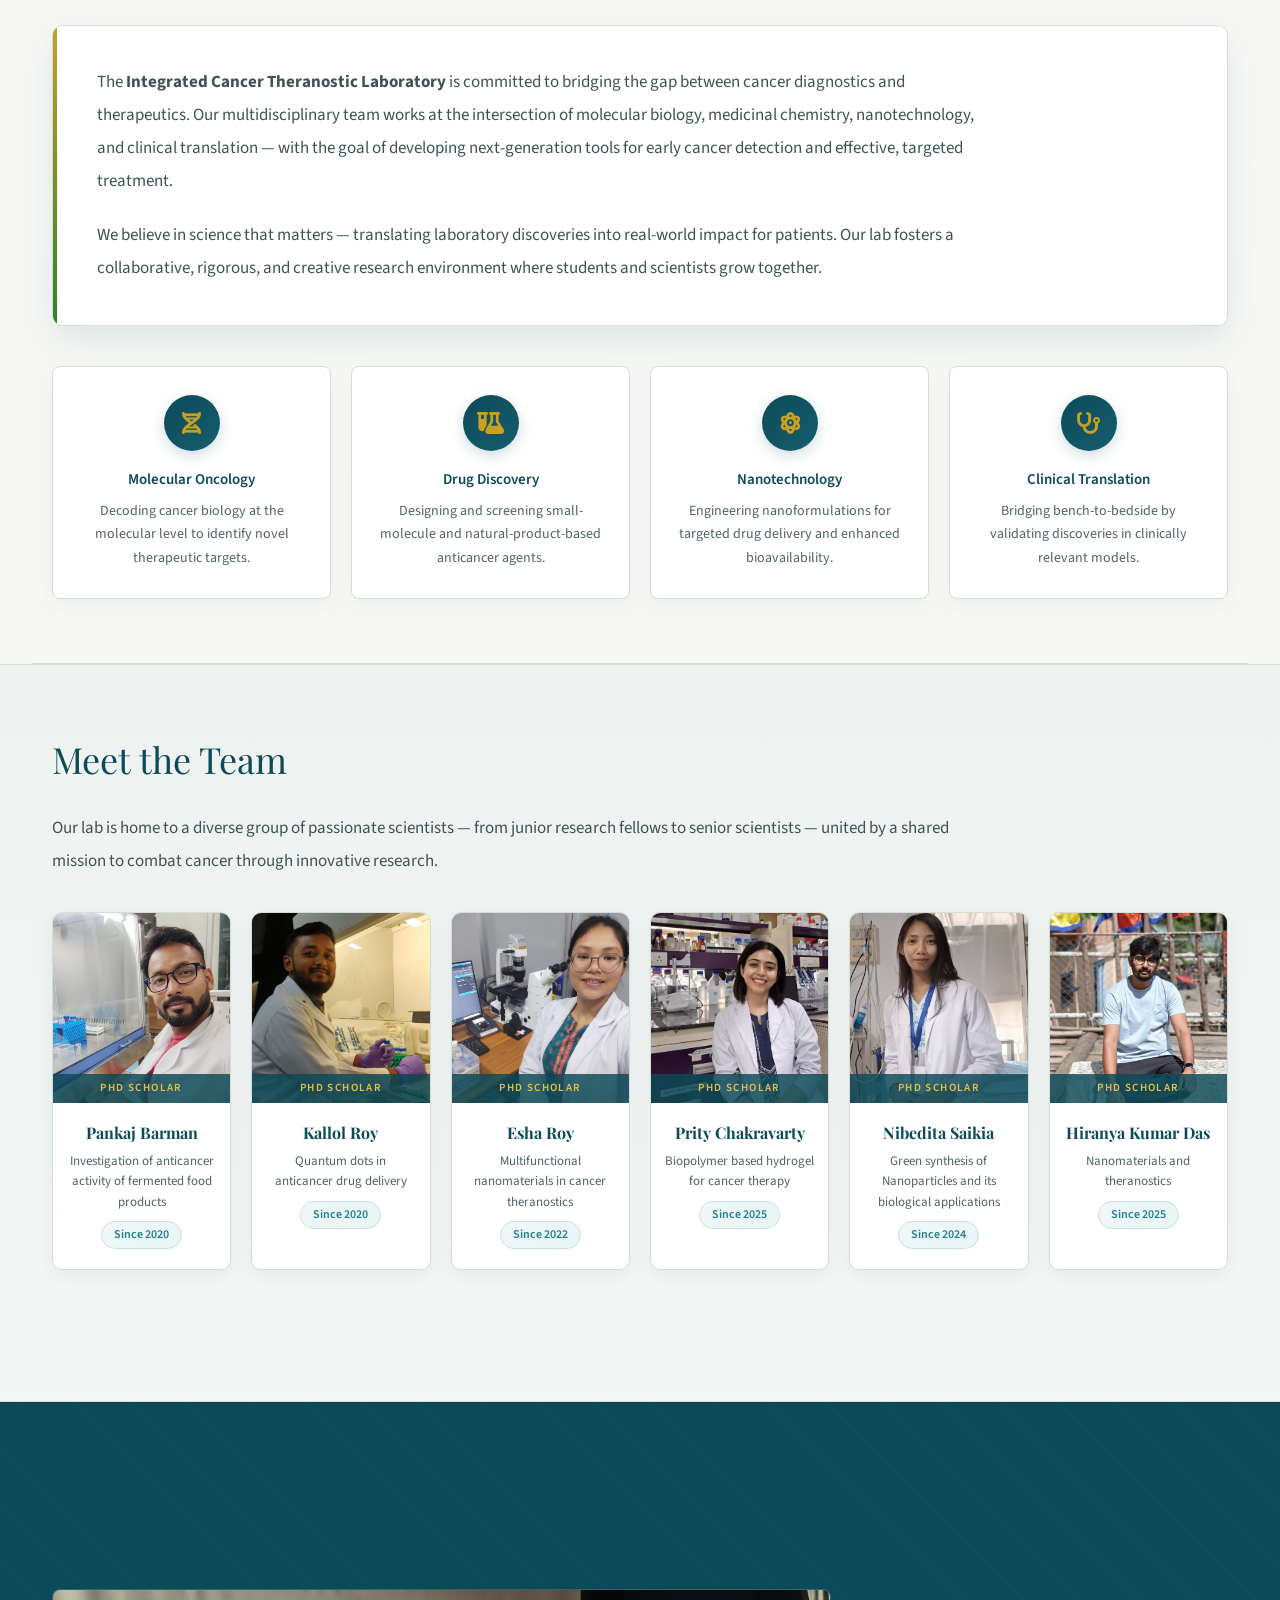
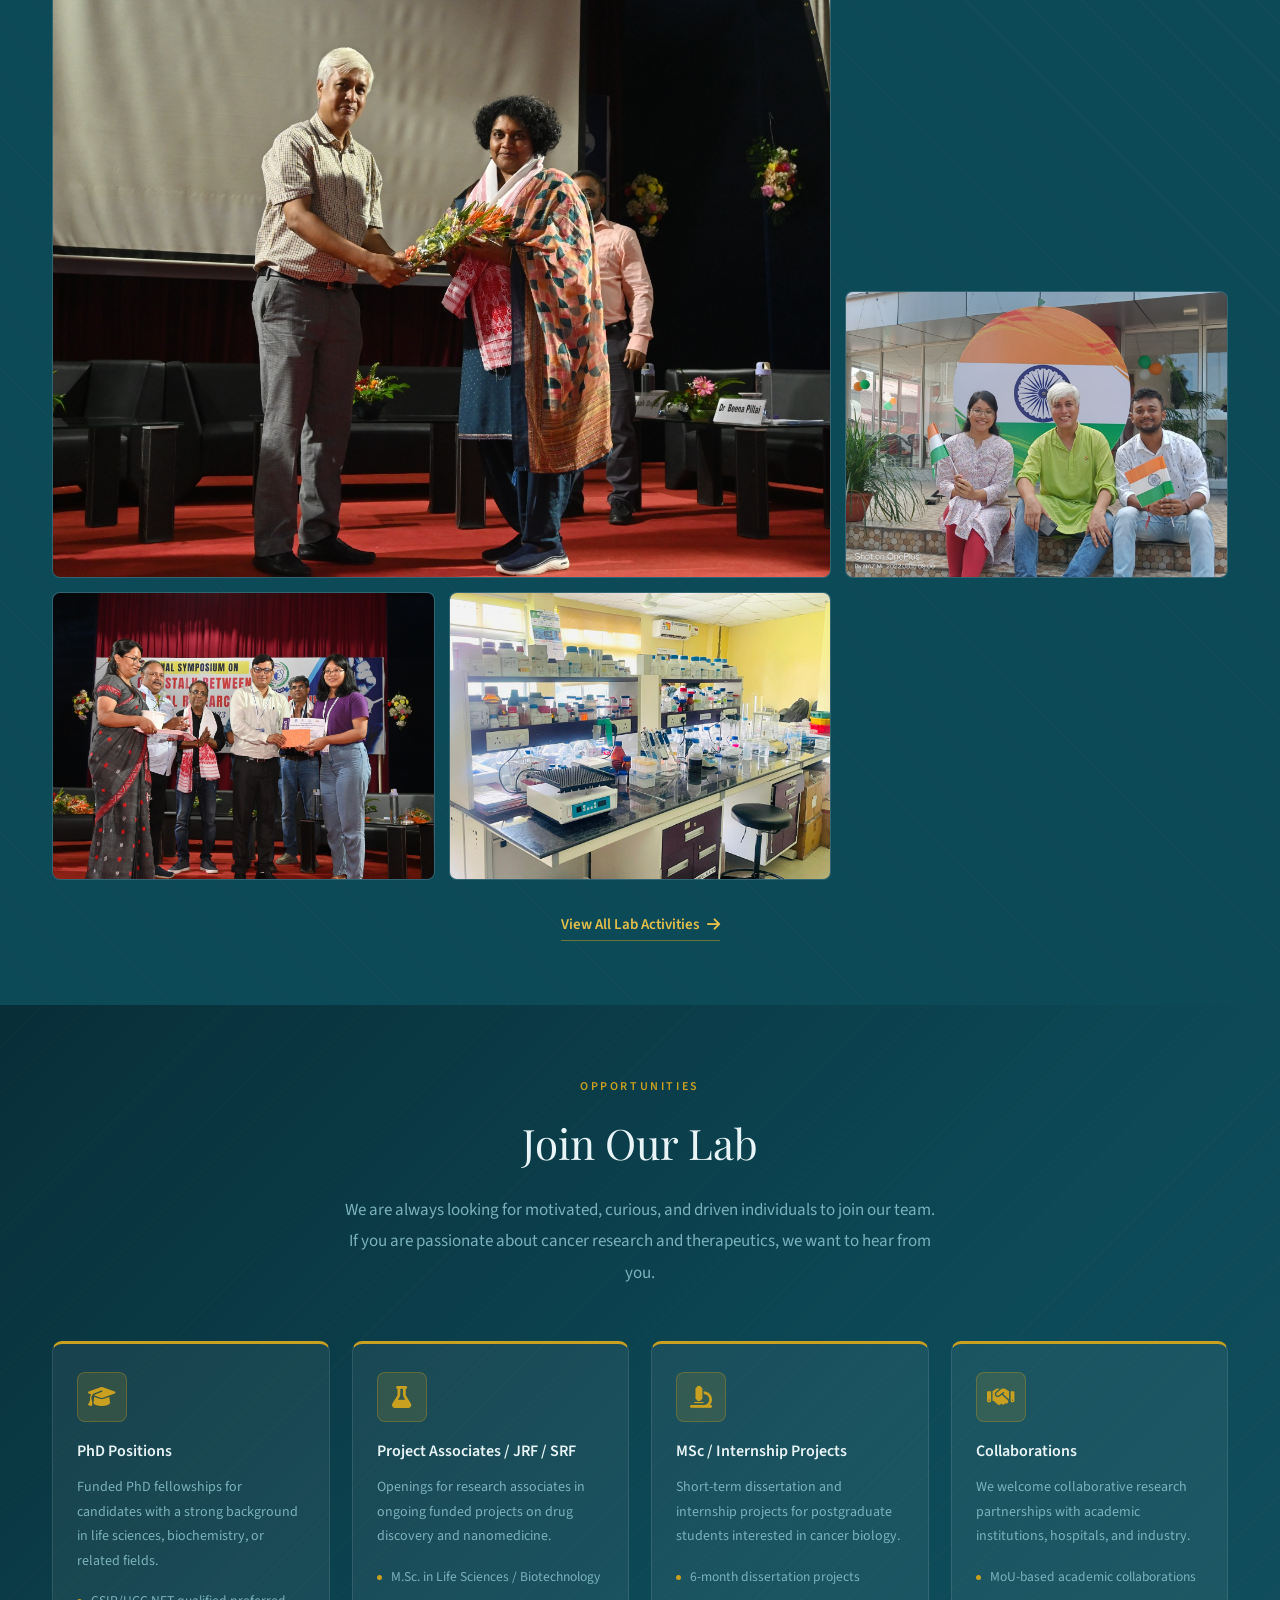
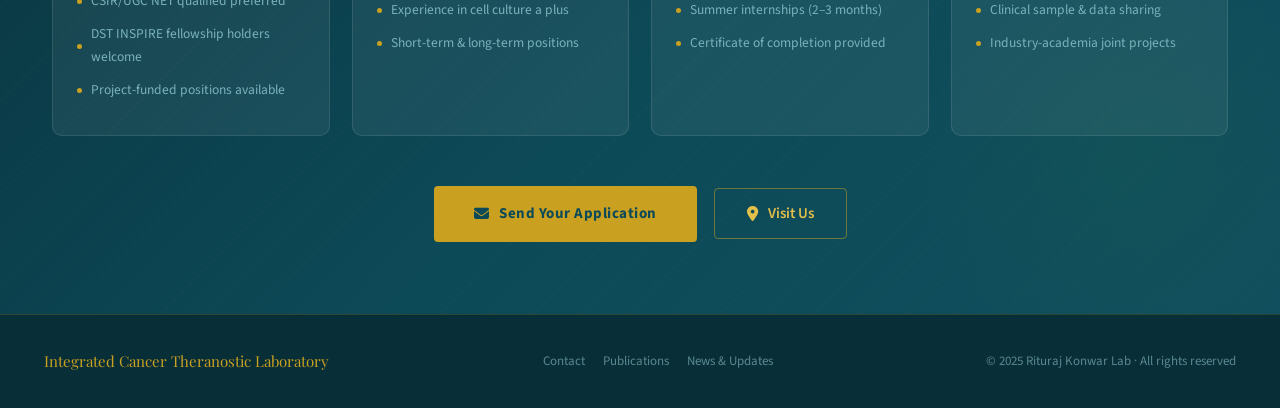
==== commit 02e93705: "updated debamitra photo" ====
--- a/index.html
+++ b/index.html
@@ -438,7 +438,7 @@
       <div class="hero-badge">Drug Discovery &amp; Therapeutics Development</div>
     </section>
 
-    <!-- ════ PRINCIPAL INVESTIGATOR ════ -->
+   <!-- ════ PRINCIPAL INVESTIGATOR ════ -->
     <section class="container">
       <div class="pi-card">
         <div class="pi-photo-col">
@@ -449,7 +449,7 @@
           </div>
           <div class="pi-socials">
             <a href="https://scholar.google.com/citations?user=RYrcGacAAAAJ&hl=en" target="_blank" rel="noopener" title="Google Scholar"><i class="fa-brands fa-google"></i></a>
-            <a href="#" title="ResearchGate"><i class="fa-brands fa-researchgate"></i></a>
+            <a href="https://www.researchgate.net/profile/Rituraj-Konwar" target="_blank" rel="noopener" title="ResearchGate"><i class="fa-brands fa-researchgate"></i></a>
             <a href="https://mail.google.com/mail/?view=cm&to=riturajkonwar.neist@csir.res.in" target="_blank" rel="noopener" title="Email"><i class="fa-solid fa-envelope"></i></a>
           </div>
         </div>
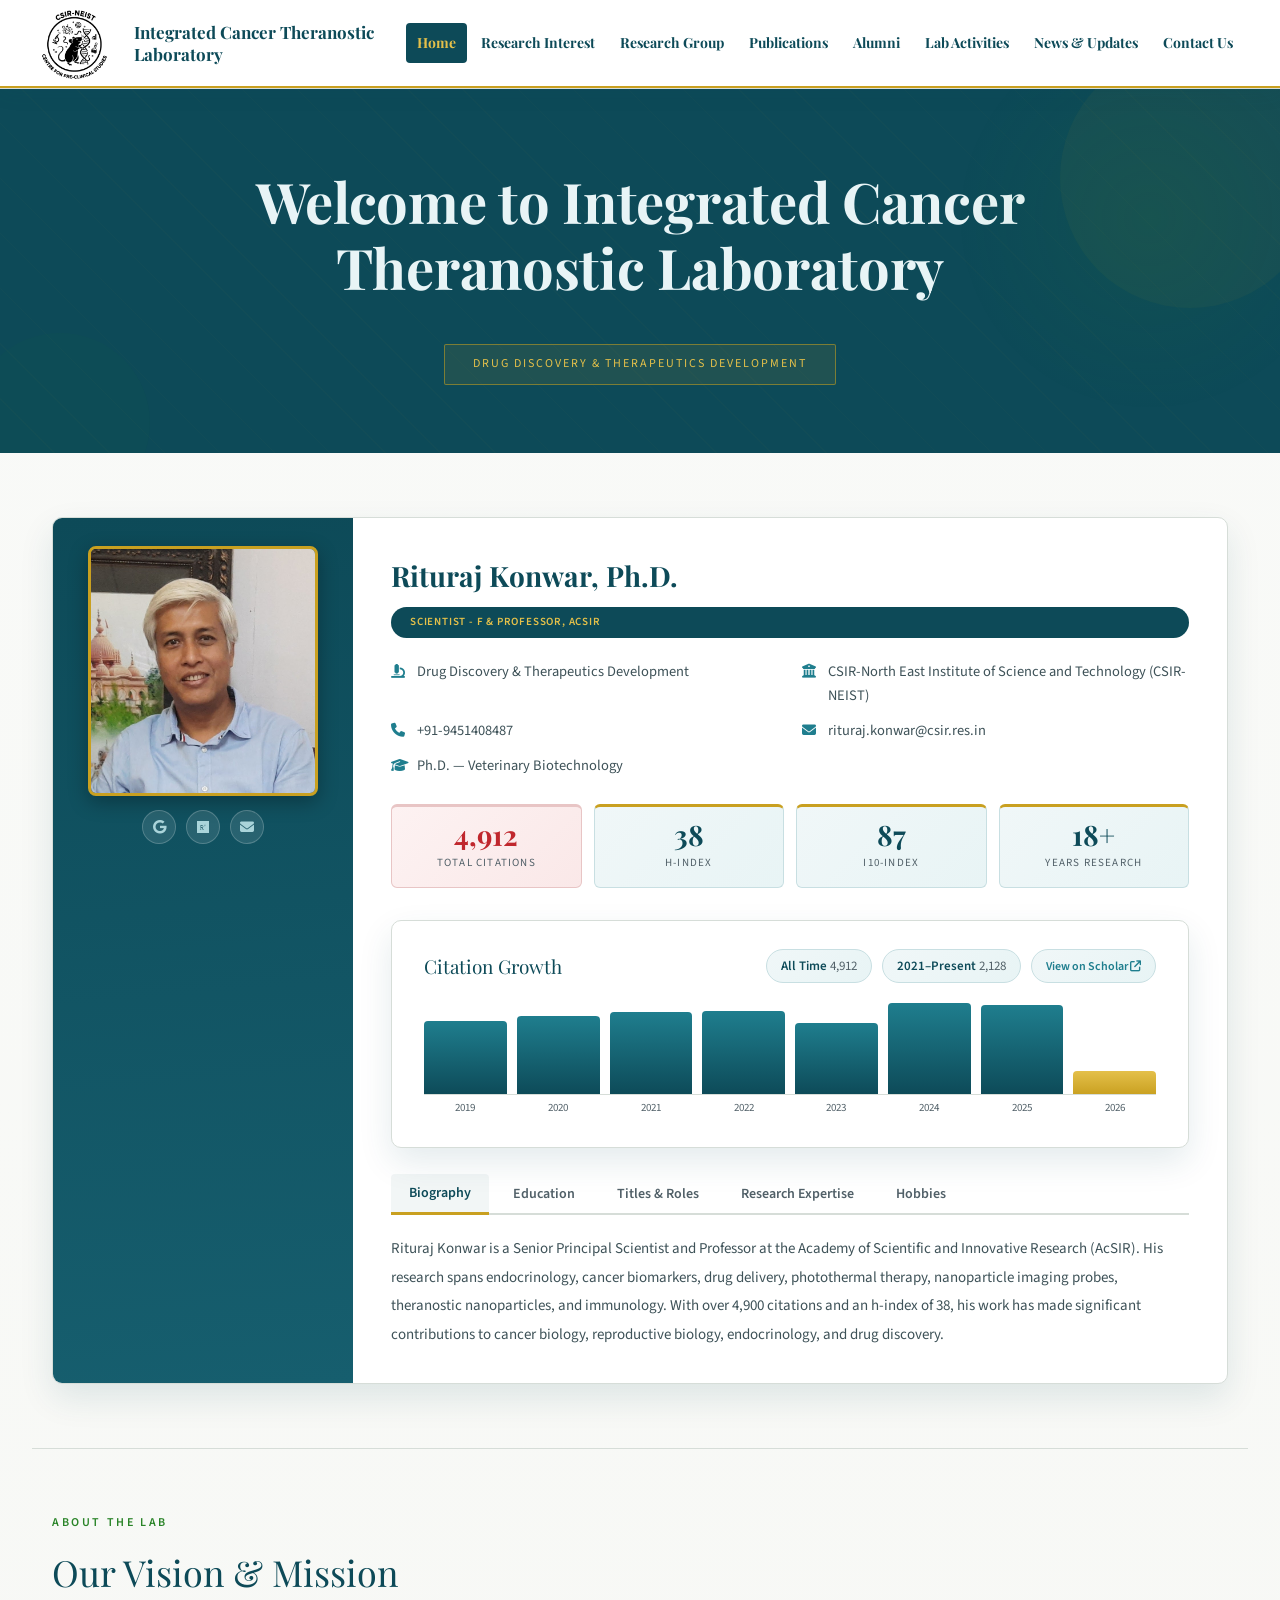
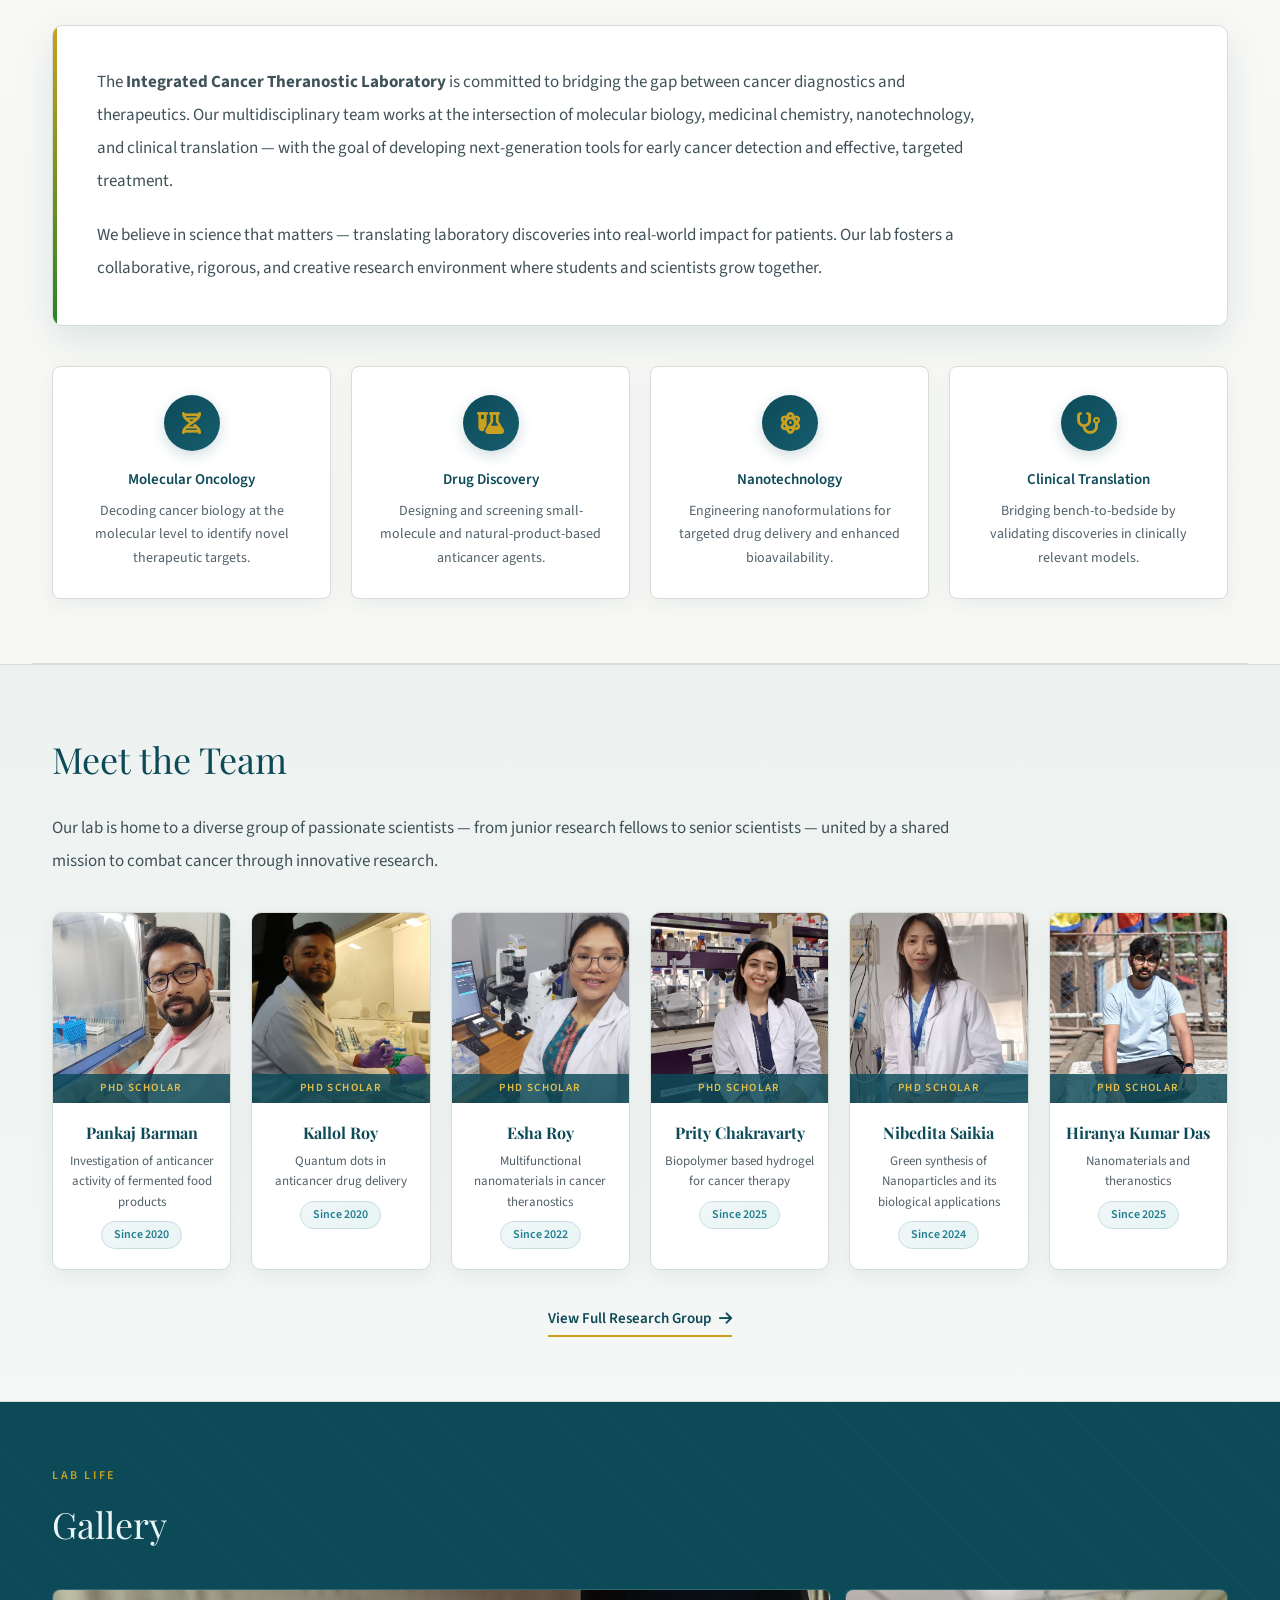
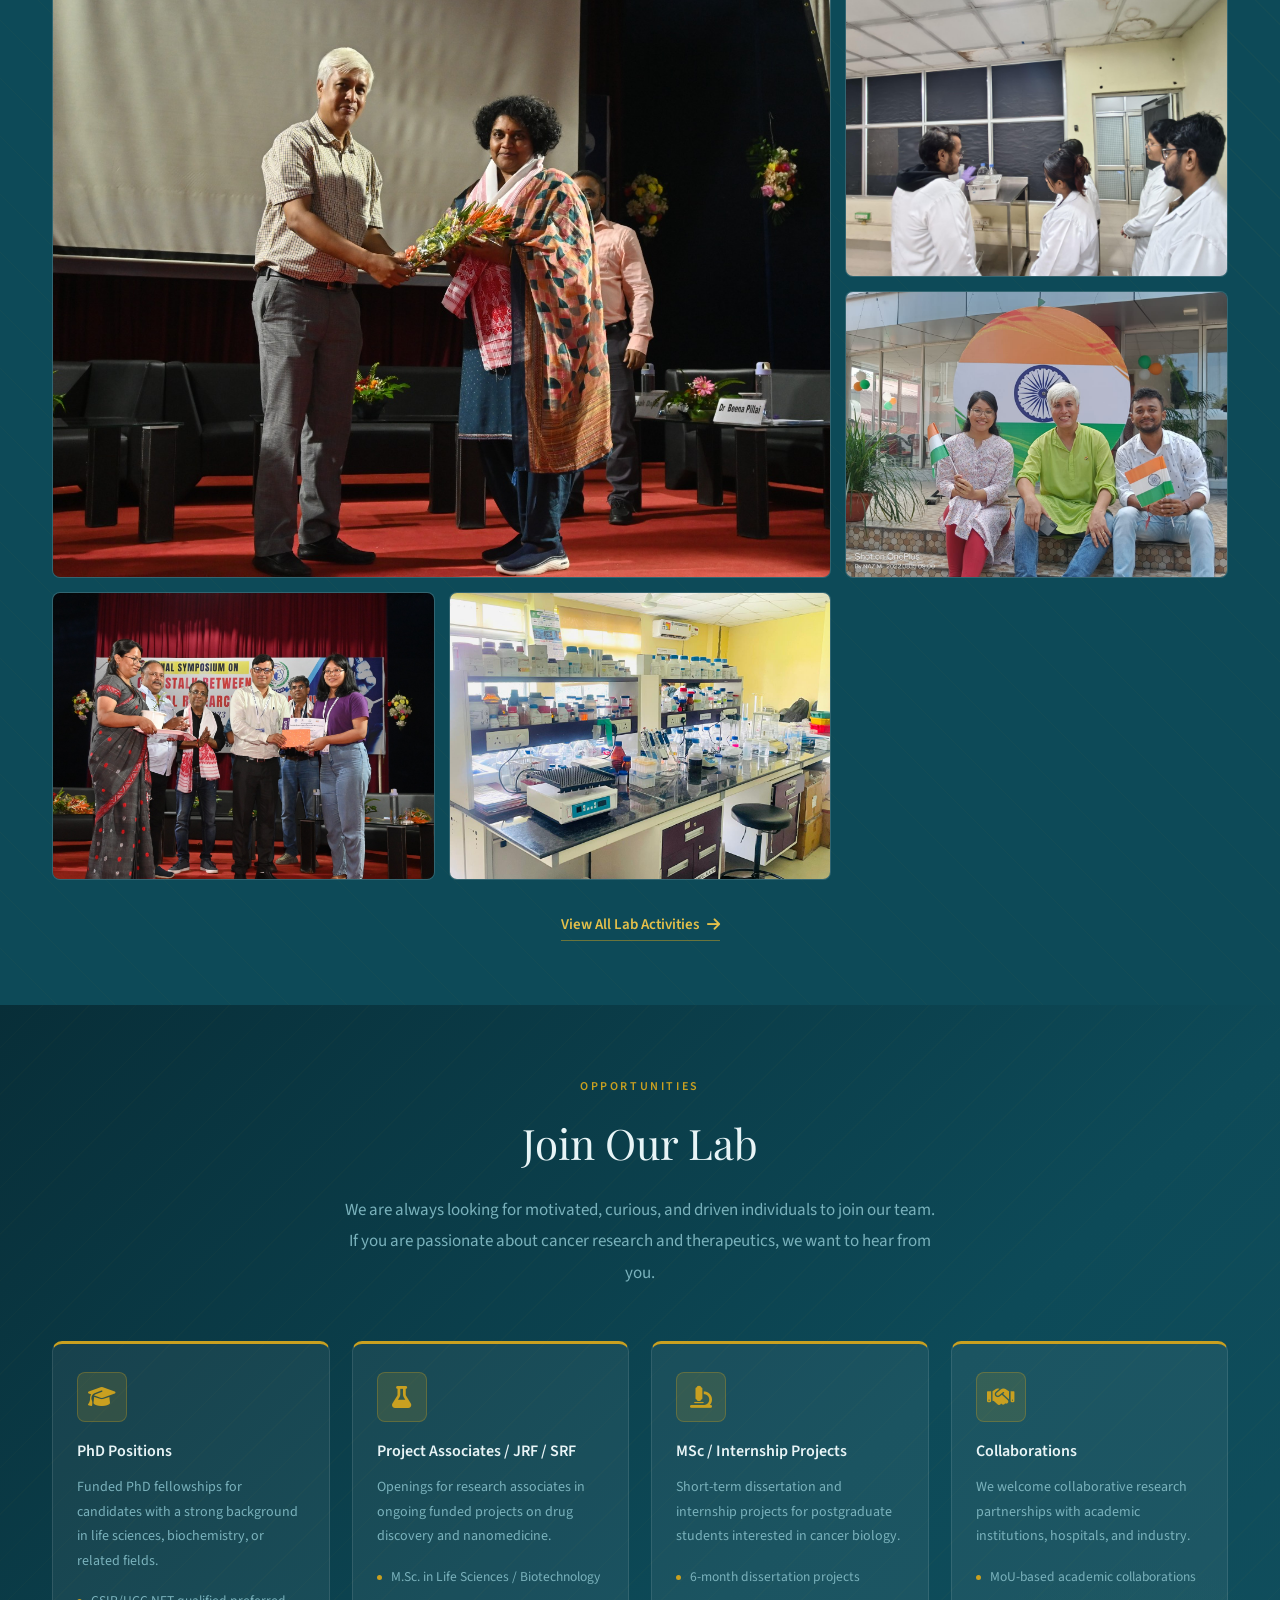
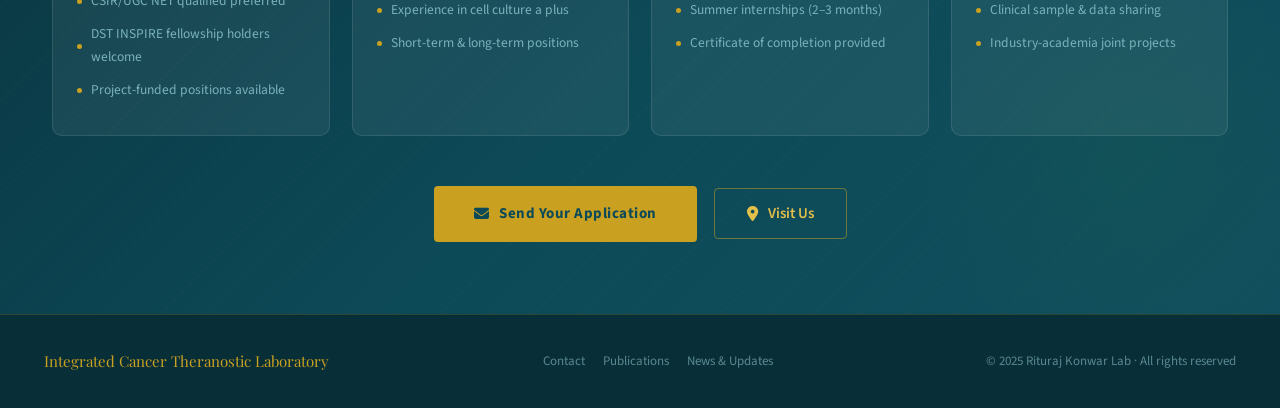
==== commit 6093b869: "updated index.html photoshover effect" ====
--- a/index.html
+++ b/index.html
@@ -23,71 +23,27 @@
       --border:#d6ddd8;
       --shadow: 0 14px 34px rgba(13,74,88,.11);
     }
-
     *, *::before, *::after { box-sizing: border-box; margin: 0; padding: 0; }
     html { scroll-behavior: smooth; }
-    body {
-      font-family: 'Source Sans 3', sans-serif;
-      background: var(--cream);
-      color: var(--text);
-      min-height: 100vh;
-      font-size: 17px;
-      line-height: 1.7;
-      background: linear-gradient(180deg, #f9faf8 0%, #f7f8f5 42%, #edf0eb 100%);
-    }
+    body { font-family: 'Source Sans 3', sans-serif; background: var(--cream); color: var(--text); min-height: 100vh; font-size: 17px; line-height: 1.7; background: linear-gradient(180deg, #f9faf8 0%, #f7f8f5 42%, #edf0eb 100%); }
 
     /* ─── NAVBAR ─────────────────────────────────────────── */
-    #navbar {
-      position: fixed; top: 0; left: 0; right: 0; z-index: 1000;
-      background: rgba(255,255,255,.97);
-      backdrop-filter: blur(10px);
-      display: flex; align-items: center; justify-content: space-between;
-      padding: 0 36px; height: 88px;
-      box-shadow: 0 1px 0 var(--border), 0 4px 20px rgba(13,74,88,.10);
-      border-bottom: 2px solid var(--acc);
-    }
+    #navbar { position: fixed; top: 0; left: 0; right: 0; z-index: 1000; background: rgba(255,255,255,.97); backdrop-filter: blur(10px); display: flex; align-items: center; justify-content: space-between; padding: 0 36px; height: 88px; box-shadow: 0 1px 0 var(--border), 0 4px 20px rgba(13,74,88,.10); border-bottom: 2px solid var(--acc); }
     .nav-brand { display: flex; align-items: center; gap: 14px; text-decoration: none; }
-
-    /* ── LOGO: no border, bigger, transparent bg ── */
-    .nav-logo-wrap {
-      width: 84px; height: 84px;
-      border-radius: 50%;
-      display: flex; align-items: center; justify-content: center;
-      overflow: hidden;
-      background: transparent;
-      flex-shrink: 0;
-    }
-    .nav-logo-img {
-      width: 84px; height: 84px;
-      object-fit: contain;
-      background: transparent;
-      display: block;
-    }
-
+    .nav-logo-wrap { width: 84px; height: 84px; border-radius: 50%; display: flex; align-items: center; justify-content: center; overflow: hidden; background: transparent; flex-shrink: 0; }
+    .nav-logo-img { width: 84px; height: 84px; object-fit: contain; background: transparent; display: block; }
     .nav-logo { width: 46px; height: 46px; border-radius: 50%; background: var(--acc); display: flex; align-items: center; justify-content: center; font-weight: 700; font-size: 13px; color: var(--nd); flex-shrink: 0; }
     .nav-title { color: var(--nd); font-family: 'Playfair Display', serif; font-size: 17px; line-height: 1.3; max-width: 320px; font-weight: 700; }
     .nav-links { display: flex; gap: 3px; align-items: center; }
-    .nav-links a {
-      color: var(--nd); text-decoration: none;
-      font-size: 14px; padding: 8px 11px; border-radius: 4px;
-      transition: background .18s, color .18s; white-space: nowrap;
-      font-family: 'Playfair Display', serif; font-weight: 700;
-    }
-    .nav-links a:hover { background: rgba(13,74,88,.07); color: var(--nd); font-weight: 600; }
-    .nav-links a.active { background: var(--nd); color: var(--accl); font-weight: 600; }
+    .nav-links a { color: var(--nd); text-decoration: none; font-size: 14px; padding: 8px 11px; border-radius: 4px; transition: background .18s, color .18s; white-space: nowrap; font-family: 'Playfair Display', serif; font-weight: 700; }
+    .nav-links a:hover { background: rgba(13,74,88,.07); }
+    .nav-links a.active { background: var(--nd); color: var(--accl); }
     .hamburger { display: none; flex-direction: column; gap: 5px; background: none; border: none; cursor: pointer; padding: 4px; }
     .hamburger span { display: block; width: 24px; height: 2px; background: var(--nd); border-radius: 2px; transition: transform .3s, opacity .3s; }
     .hamburger.open span:nth-child(1) { transform: translateY(7px) rotate(45deg); }
     .hamburger.open span:nth-child(2) { opacity: 0; }
     .hamburger.open span:nth-child(3) { transform: translateY(-7px) rotate(-45deg); }
-    .mobile-menu {
-      display: none; position: fixed;
-      top: 88px; left: 0; right: 0;
-      background: #fff; z-index: 999;
-      flex-direction: column; padding: 12px 20px 20px;
-      border-top: 2px solid var(--acc);
-      box-shadow: 0 8px 20px rgba(13,74,88,.15);
-    }
+    .mobile-menu { display: none; position: fixed; top: 88px; left: 0; right: 0; background: #fff; z-index: 999; flex-direction: column; padding: 12px 20px 20px; border-top: 2px solid var(--acc); box-shadow: 0 8px 20px rgba(13,74,88,.15); }
     .mobile-menu.open { display: flex; }
     .mobile-menu a { color: var(--muted); text-decoration: none; font-size: 15px; padding: 11px 12px; border-radius: 4px; }
     .mobile-menu a:hover { background: rgba(13,74,88,.07); color: var(--nd); font-weight: 600; }
@@ -95,42 +51,15 @@
 
     main { padding-top: 88px; min-height: 100vh; }
 
-    /* ─── HERO ───────────────────────────────────────────── */
-    .hero {
-      background: var(--nd);
-      text-align: center; position: relative; overflow: hidden;
-      padding: 80px 48px 68px;
-    }
-    .hero::before {
-      content: ''; position: absolute; inset: 0;
-      background: repeating-linear-gradient(45deg, transparent, transparent 38px,
-        rgba(201,160,32,.038) 38px, rgba(201,160,32,.038) 39px);
-      opacity: .55;
-    }
-    .hero::after {
-      content: ''; position: absolute; top: -80px; right: -80px;
-      width: 420px; height: 420px; border-radius: 50%;
-      background: radial-gradient(circle, rgba(42,132,40,.1) 0%, transparent 65%);
-      pointer-events: none;
-    }
+    /* ─── HERO ─────────────────────────────────────────── */
+    .hero { background: var(--nd); text-align: center; position: relative; overflow: hidden; padding: 80px 48px 68px; }
+    .hero::before { content: ''; position: absolute; inset: 0; background: repeating-linear-gradient(45deg, transparent, transparent 38px, rgba(201,160,32,.038) 38px, rgba(201,160,32,.038) 39px); opacity: .55; }
+    .hero::after { content: ''; position: absolute; top: -80px; right: -80px; width: 420px; height: 420px; border-radius: 50%; background: radial-gradient(circle, rgba(42,132,40,.1) 0%, transparent 65%); pointer-events: none; }
     .hero-deco  { position: absolute; top: -40px; right: -40px; width: 260px; height: 260px; border-radius: 50%; background: rgba(201,160,32,.05); pointer-events: none; }
     .hero-deco2 { position: absolute; bottom: -60px; left: -30px; width: 180px; height: 180px; border-radius: 50%; background: rgba(42,132,40,.04); pointer-events: none; }
-    .hero h1 {
-      font-family: 'Playfair Display', serif;
-      font-size: clamp(32px, 4.5vw, 56px);
-      color: #e8f4f6; line-height: 1.18;
-      position: relative; max-width: 900px; margin: 0 auto 18px;
-      animation: fadeUp .7s ease both; letter-spacing: -.3px;
-    }
+    .hero h1 { font-family: 'Playfair Display', serif; font-size: clamp(32px, 4.5vw, 56px); color: #e8f4f6; line-height: 1.18; position: relative; max-width: 900px; margin: 0 auto 18px; animation: fadeUp .7s ease both; letter-spacing: -.3px; }
     .hero p { max-width: 680px; margin: 0 auto; color: #8ab8c2; font-size: 18px; font-weight: 300; position: relative; animation: fadeUp .7s .15s ease both; }
-    .hero-badge {
-      display: inline-block; margin-top: 26px;
-      border: 1px solid rgba(201,160,32,.55);
-      background: rgba(201,160,32,.1); color: var(--accl);
-      font-size: 12px; letter-spacing: 2px; text-transform: uppercase;
-      padding: 9px 28px; border-radius: 2px;
-      position: relative; animation: fadeUp .7s .28s ease both;
-    }
+    .hero-badge { display: inline-block; margin-top: 26px; border: 1px solid rgba(201,160,32,.55); background: rgba(201,160,32,.1); color: var(--accl); font-size: 12px; letter-spacing: 2px; text-transform: uppercase; padding: 9px 28px; border-radius: 2px; position: relative; animation: fadeUp .7s .28s ease both; }
 
     /* ─── LAYOUT ─────────────────────────────────────────── */
     .container { max-width: 1240px; margin: 0 auto; padding: 64px 32px; }
@@ -140,68 +69,32 @@
     .divider { border: none; border-top: 1px solid var(--border); margin: 0 32px; }
     .lead { font-size: 17px; color: #3e5258; line-height: 1.95; max-width: 900px; }
 
-    /* ─── PI CARD ────────────────────────────────────────── */
-    .pi-card {
-      display: grid; grid-template-columns: 300px 1fr;
-      gap: 0; background: var(--white);
-      border: 1px solid var(--border); border-radius: 10px;
-      overflow: hidden; box-shadow: var(--shadow);
-    }
-    .pi-photo-col {
-      background: linear-gradient(175deg, var(--nd) 0%, var(--nm) 100%);
-      display: flex; flex-direction: column; align-items: center;
-      justify-content: flex-start; padding: 28px 22px 22px; gap: 14px;
-    }
-    .pi-photo {
-      width: 230px; height: 250px; border-radius: 8px; overflow: hidden;
-      border: 3px solid var(--acc); box-shadow: 0 6px 20px rgba(0,0,0,.3);
-      display: flex; align-items: center; justify-content: center;
-    }
+    /* ─── PI CARD ─────────────────────────────────────────── */
+    .pi-card { display: grid; grid-template-columns: 300px 1fr; gap: 0; background: var(--white); border: 1px solid var(--border); border-radius: 10px; overflow: hidden; box-shadow: var(--shadow); }
+    .pi-photo-col { background: linear-gradient(175deg, var(--nd) 0%, var(--nm) 100%); display: flex; flex-direction: column; align-items: center; justify-content: flex-start; padding: 28px 22px 22px; gap: 14px; }
+    .pi-photo { width: 230px; height: 250px; border-radius: 8px; overflow: hidden; border: 3px solid var(--acc); box-shadow: 0 6px 20px rgba(0,0,0,.3); display: flex; align-items: center; justify-content: center; }
     .pi-photo img { width: 100%; height: 100%; object-fit: cover; object-position: center top; display: block; }
     .pi-photo .pi-fallback { font-size: 52px; color: rgba(255,255,255,.3); }
     .pi-socials { display: flex; gap: 10px; }
-    .pi-socials a {
-      width: 34px; height: 34px; border-radius: 50%;
-      background: rgba(255,255,255,.1); border: 1px solid rgba(255,255,255,.2);
-      display: flex; align-items: center; justify-content: center;
-      color: #aad4da; font-size: 14px; text-decoration: none;
-      transition: background .18s, color .18s;
-    }
+    .pi-socials a { width: 34px; height: 34px; border-radius: 50%; background: rgba(255,255,255,.1); border: 1px solid rgba(255,255,255,.2); display: flex; align-items: center; justify-content: center; color: #aad4da; font-size: 14px; text-decoration: none; transition: background .18s, color .18s; }
     .pi-socials a:hover { background: var(--acc); color: var(--nd); }
     .pi-info { padding: 34px 38px; display: flex; flex-direction: column; gap: 0; }
     .pi-info h3 { font-family: 'Playfair Display', serif; font-size: 28px; color: var(--nd); margin-bottom: 8px; }
-    .pi-badge {
-      display: inline-block; background: var(--nd); color: var(--accl);
-      font-size: 11px; font-weight: 600; padding: 5px 18px; border-radius: 20px;
-      margin-bottom: 22px; letter-spacing: .8px; text-transform: uppercase;
-      border: 1px solid rgba(13,74,88,.2);
-    }
+    .pi-badge { display: inline-block; background: var(--nd); color: var(--accl); font-size: 11px; font-weight: 600; padding: 5px 18px; border-radius: 20px; margin-bottom: 22px; letter-spacing: .8px; text-transform: uppercase; border: 1px solid rgba(13,74,88,.2); }
     .pi-details { display: grid; grid-template-columns: 1fr 1fr; gap: 10px 24px; margin-bottom: 26px; }
     .pi-row { display: flex; align-items: flex-start; gap: 10px; font-size: 14.5px; color: #3e5258; }
     .pi-row i { color: var(--nl); width: 16px; flex-shrink: 0; margin-top: 4px; font-size: 14px; }
 
-    /* ─── ANIMATED STATS ─────────────────────────────────── */
+    /* ─── STATS ─────────────────────────────────────────── */
     .stat-bar { display: flex; gap: 12px; flex-wrap: wrap; }
-    .stat {
-      flex: 1 1 100px; min-width: 90px;
-      background: linear-gradient(135deg, #f0f7f8, #e8f4f5);
-      border: 1px solid #c8dfe2; border-top: 3px solid var(--acc);
-      border-radius: 6px; padding: 14px 16px; text-align: center; position: relative;
-    }
-    .stat-num {
-      font-family: 'Playfair Display', serif;
-      font-size: 28px; color: var(--nd); font-weight: 700; line-height: 1;
-    }
+    .stat { flex: 1 1 100px; min-width: 90px; background: linear-gradient(135deg, #f0f7f8, #e8f4f5); border: 1px solid #c8dfe2; border-top: 3px solid var(--acc); border-radius: 6px; padding: 14px 16px; text-align: center; position: relative; }
+    .stat-num { font-family: 'Playfair Display', serif; font-size: 28px; color: var(--nd); font-weight: 700; line-height: 1; }
     .stat-lbl { font-size: 11px; color: var(--muted); letter-spacing: 1.2px; text-transform: uppercase; margin-top: 5px; }
     .stat.stat-featured { border-top-color: var(--gem); background: linear-gradient(135deg, #fdf2f2, #fae8e8); border-color: #e8c5c5; }
     .stat.stat-featured .stat-num { color: var(--gem); }
 
     /* ─── CITATION CHART ─────────────────────────────────── */
-    .citation-section {
-      background: var(--white); border: 1px solid var(--border);
-      border-radius: 10px; padding: 28px 32px 24px;
-      box-shadow: var(--shadow); margin-top: 32px;
-    }
+    .citation-section { background: var(--white); border: 1px solid var(--border); border-radius: 10px; padding: 28px 32px 24px; box-shadow: var(--shadow); margin-top: 32px; }
     .citation-section-header { display: flex; align-items: center; justify-content: space-between; margin-bottom: 20px; flex-wrap: wrap; gap: 10px; }
     .citation-section-title { font-family: 'Playfair Display', serif; font-size: 19px; color: var(--nd); }
     .citation-meta-pills { display: flex; gap: 10px; flex-wrap: wrap; }
@@ -241,7 +134,7 @@
     .pi-hobby { display: flex; align-items: center; gap: 8px; background: linear-gradient(135deg, #f0f7f8, #e8f4f5); border: 1px solid #c8dfe2; border-radius: 50px; padding: 9px 18px; font-size: 14px; font-weight: 600; color: var(--nd); }
     .pi-hobby i { color: var(--acc); font-size: 14px; }
 
-    /* ─── ABOUT ──────────────────────────────────────────── */
+    /* ─── ABOUT ─────────────────────────────────────────── */
     .about-card { background: var(--white); border: 1px solid var(--border); border-radius: 10px; padding: 40px 44px; box-shadow: var(--shadow); position: relative; overflow: hidden; }
     .about-card::before { content: ''; position: absolute; left: 0; top: 0; bottom: 0; width: 4px; background: linear-gradient(to bottom, var(--acc), var(--leaf)); }
     .highlights { display: grid; grid-template-columns: repeat(auto-fit, minmax(200px, 1fr)); gap: 20px; margin-top: 40px; }
@@ -251,21 +144,118 @@
     .hl-card h4 { font-size: 15px; font-weight: 600; color: var(--nd); margin-bottom: 8px; }
     .hl-card p  { font-size: 14px; color: var(--muted); line-height: 1.65; }
 
-    /* ─── TEAM SECTION ───────────────────────────────────── */
-    .team-grid { display: grid; grid-template-columns: repeat(6, 1fr); gap: 20px; margin-top: 10px; }
-    .team-card { background: var(--white); border: 1px solid var(--border); border-radius: 10px; overflow: hidden; box-shadow: 0 6px 20px rgba(13,74,88,.07); transition: transform .22s, box-shadow .22s; text-align: center; }
-    .team-card:hover { transform: translateY(-5px); box-shadow: var(--shadow); }
-    .team-photo-wrap { height: 190px; background: linear-gradient(155deg, var(--nd) 0%, var(--nm) 100%); display: flex; align-items: center; justify-content: center; position: relative; overflow: hidden; }
-    .team-photo-wrap img { width: 100%; height: 100%; object-fit: cover; display: block; }
-    .team-avatar { width: 80px; height: 80px; border-radius: 50%; background: rgba(255,255,255,.12); border: 2px solid rgba(201,160,32,.4); display: flex; align-items: center; justify-content: center; font-family: 'Playfair Display', serif; font-size: 28px; color: var(--accl); font-weight: 700; }
-    .team-role-strip { position: absolute; bottom: 0; left: 0; right: 0; background: rgba(13,74,88,.82); padding: 5px 8px; font-size: 11px; letter-spacing: 1.4px; text-transform: uppercase; color: var(--accl); font-weight: 600; }
-    .team-info { padding: 16px 14px 20px; }
-    .team-name { font-family: 'Playfair Display', serif; font-size: 16px; color: var(--nd); font-weight: 700; margin-bottom: 5px; }
-    .team-topic { font-size: 13px; color: var(--muted); line-height: 1.55; }
-    .team-year { display: inline-block; margin-top: 9px; background: linear-gradient(135deg, #f0f7f8, #e8f4f5); border: 1px solid #c8dfe2; border-radius: 50px; padding: 3px 12px; font-size: 12px; font-weight: 600; color: var(--nl); }
-    .team-section-bg { background: linear-gradient(180deg, #edf2f1 0%, #f4f7f5 100%); border-top: 1px solid var(--border); border-bottom: 1px solid var(--border); }
-
-    /* ─── GALLERY SECTION ────────────────────────────────── */
+    /* ─── TEAM SECTION ─────────────────────────────────── */
+.team-grid {
+    display: grid;
+    grid-template-columns: repeat(6, 1fr);
+    gap: 20px;
+    margin-top: 10px;
+}
+
+.team-card {
+    background: var(--white);
+    border: 1px solid var(--border);
+    border-radius: 10px;
+    overflow: hidden;
+    box-shadow: 0 6px 20px rgba(13,74,88,.07);
+    transition: transform .22s, box-shadow .22s;
+    text-align: center;
+}
+
+.team-card:hover {
+    transform: translateY(-5px);
+    box-shadow: var(--shadow);
+}
+
+.team-photo-wrap {
+    height: 190px;
+    background: linear-gradient(155deg, var(--nd) 0%, var(--nm) 100%);
+    display: flex;
+    align-items: center;
+    justify-content: center;
+    position: relative;
+    overflow: hidden;
+    cursor: pointer;
+}
+
+.team-photo-wrap img {
+    width: 100%;
+    height: 100%;
+    object-fit: cover;
+    display: block;
+    transition: transform .3s ease;
+}
+
+.team-photo-wrap:hover img {
+    transform: scale(1.06);
+}
+
+.team-avatar {
+    width: 80px;
+    height: 80px;
+    border-radius: 50%;
+    background: rgba(255,255,255,.12);
+    border: 2px solid rgba(201,160,32,.4);
+    display: flex;
+    align-items: center;
+    justify-content: center;
+    font-family: 'Playfair Display', serif;
+    font-size: 28px;
+    color: var(--accl);
+    font-weight: 700;
+}
+
+.team-role-strip {
+    position: absolute;
+    bottom: 0;
+    left: 0;
+    right: 0;
+    background: rgba(13,74,88,.82);
+    padding: 5px 8px;
+    font-size: 11px;
+    letter-spacing: 1.4px;
+    text-transform: uppercase;
+    color: var(--accl);
+    font-weight: 600;
+}
+
+.team-info {
+    padding: 16px 14px 20px;
+}
+
+.team-name {
+    font-family: 'Playfair Display', serif;
+    font-size: 16px;
+    color: var(--nd);
+    font-weight: 700;
+    margin-bottom: 5px;
+}
+
+.team-topic {
+    font-size: 13px;
+    color: var(--muted);
+    line-height: 1.55;
+}
+
+.team-year {
+    display: inline-block;
+    margin-top: 9px;
+    background: linear-gradient(135deg, #f0f7f8, #e8f4f5);
+    border: 1px solid #c8dfe2;
+    border-radius: 50px;
+    padding: 3px 12px;
+    font-size: 12px;
+    font-weight: 600;
+    color: var(--nl);
+}
+
+.team-section-bg {
+    background: linear-gradient(180deg, #edf2f1 0%, #f4f7f5 100%);
+    border-top: 1px solid var(--border);
+    border-bottom: 1px solid var(--border);
+}
+
+    /* ─── GALLERY ─────────────────────────────────────── */
     .gallery-section-bg { background: var(--nd); padding: 64px 0; position: relative; overflow: hidden; }
     .gallery-section-bg::before { content: ''; position: absolute; inset: 0; background: repeating-linear-gradient(45deg, transparent, transparent 40px, rgba(201,160,32,.03) 40px, rgba(201,160,32,.03) 41px); }
     .gallery-inner { max-width: 1240px; margin: 0 auto; padding: 0 32px; }
@@ -276,16 +266,15 @@
     .gallery-item:hover { transform: scale(1.025); box-shadow: 0 16px 40px rgba(0,0,0,.35); z-index: 2; }
     .gallery-item.large { grid-column: span 2; grid-row: span 2; }
     .gallery-photo { width: 100%; height: 100%; min-height: 160px; display: flex; flex-direction: column; align-items: center; justify-content: center; gap: 10px; background: rgba(255,255,255,.05); padding: 20px; }
-    .gallery-photo img { width: 100%; height: 100%; object-fit: cover; display: block; position: absolute; inset: 0; }
     .gallery-photo-icon { font-size: 28px; color: rgba(201,160,32,.5); }
-    .gallery-photo-label { font-size: 13px; color: rgba(255,255,255,.45); text-align: center; line-height: 1.5; }
     .gallery-caption { position: absolute; bottom: 0; left: 0; right: 0; background: linear-gradient(to top, rgba(13,74,88,.92), transparent); padding: 22px 14px 12px; font-size: 13px; color: rgba(255,255,255,.85); line-height: 1.4; transform: translateY(100%); transition: transform .22s; }
     .gallery-item:hover .gallery-caption { transform: translateY(0); }
     .gallery-placeholder-img { width: 100%; height: 100%; min-height: 160px; object-fit: cover; display: block; background: rgba(255,255,255,.04); }
     .gallery-item.large { min-height: 340px; }
     .gallery-item:not(.large) { min-height: 160px; }
-
-    /* ─── JOIN OUR LAB ───────────────────────────────────── */
+    
+
+    /* ─── JOIN ──────────────────────────────────────────── */
     .join-section { background: linear-gradient(135deg, #082e38 0%, #0d4a58 60%, #114f5e 100%); position: relative; overflow: hidden; }
     .join-section::before { content: ''; position: absolute; inset: 0; background: repeating-linear-gradient(-45deg, transparent, transparent 32px, rgba(201,160,32,.025) 32px, rgba(201,160,32,.025) 33px); }
     .join-section::after { content: ''; position: absolute; right: -100px; bottom: -100px; width: 500px; height: 500px; border-radius: 50%; background: radial-gradient(circle, rgba(42,132,40,.08) 0%, transparent 60%); pointer-events: none; }
@@ -325,10 +314,69 @@
     .reveal-delay-3 { transition-delay: .3s; }
     .reveal-delay-4 { transition-delay: .4s; }
 
-    @keyframes fadeUp {
-      from { opacity: 0; transform: translateY(18px); }
-      to   { opacity: 1; transform: translateY(0); }
-    }
+    @keyframes fadeUp { from { opacity: 0; transform: translateY(18px); } to { opacity: 1; transform: translateY(0); } }
+
+    /* ─── LIGHTBOX ───────────────────────────────────────── */
+    .lightbox {
+      display: none; position: fixed; inset: 0; z-index: 4000;
+      background: rgba(5,22,28,.94); backdrop-filter: blur(10px);
+      align-items: center; justify-content: center;
+      padding: 24px;
+      animation: fadeUp .2s ease;
+    }
+    .lightbox.open { display: flex; }
+    .lightbox-inner {
+      position: relative; max-width: 900px; width: 100%;
+      display: flex; flex-direction: column; align-items: center; gap: 16px;
+    }
+    .lightbox-img {
+      max-width: 100%; max-height: 78vh;
+      border-radius: 10px;
+      box-shadow: 0 30px 80px rgba(0,0,0,.6);
+      object-fit: contain;
+      display: block;
+    }
+    .lightbox-caption {
+      font-family: 'Playfair Display', serif;
+      font-size: 16px; color: rgba(255,255,255,.85);
+      text-align: center; max-width: 600px;
+    }
+    .lightbox-close {
+      position: fixed; top: 20px; right: 24px;
+      width: 44px; height: 44px; border-radius: 50%;
+      background: rgba(255,255,255,.12); border: 1px solid rgba(255,255,255,.2);
+      color: #fff; font-size: 18px; cursor: pointer;
+      display: flex; align-items: center; justify-content: center;
+      transition: background .18s;
+    }
+    .lightbox-close:hover { background: rgba(255,255,255,.25); }
+    /* prev / next arrows */
+    .lightbox-prev, .lightbox-next {
+      position: fixed; top: 50%; transform: translateY(-50%);
+      width: 48px; height: 48px; border-radius: 50%;
+      background: rgba(255,255,255,.1); border: 1px solid rgba(255,255,255,.2);
+      color: #fff; font-size: 18px; cursor: pointer;
+      display: flex; align-items: center; justify-content: center;
+      transition: background .18s;
+    }
+    .lightbox-prev { left: 16px; }
+    .lightbox-next { right: 16px; }
+    .lightbox-prev:hover, .lightbox-next:hover { background: rgba(255,255,255,.22); }
+    .lightbox-counter { font-size: 13px; color: rgba(255,255,255,.45); letter-spacing: 1px; }
+
+    /* ─── MAP MODAL ─────────────────────────────────────── */
+    .map-modal { display: none; position: fixed; inset: 0; z-index: 3000; background: rgba(8,46,56,.88); backdrop-filter: blur(8px); align-items: center; justify-content: center; padding: 24px; }
+    .map-modal.open { display: flex; }
+    .map-modal-inner { width: 100%; max-width: 860px; height: 540px; background: var(--white); border-radius: 14px; overflow: hidden; box-shadow: 0 30px 80px rgba(0,0,0,.4); display: flex; flex-direction: column; animation: fadeUp .3s ease; }
+    .map-modal-header { display: flex; align-items: center; justify-content: space-between; padding: 16px 22px; background: linear-gradient(135deg, var(--nd), var(--nm)); flex-shrink: 0; }
+    .map-modal-title { display: flex; align-items: center; gap: 10px; font-family: 'Playfair Display', serif; font-size: 15px; color: #e8f4f6; }
+    .map-modal-title i { color: var(--acc); font-size: 16px; }
+    .map-modal-close { width: 34px; height: 34px; border-radius: 50%; background: rgba(255,255,255,.15); border: 1px solid rgba(255,255,255,.2); color: #e8f4f6; cursor: pointer; font-size: 15px; display: flex; align-items: center; justify-content: center; transition: background .18s; }
+    .map-modal-close:hover { background: rgba(255,255,255,.28); }
+    .map-modal-inner iframe { flex: 1; }
+    .map-modal-footer { padding: 10px 22px; background: #f7f8f5; font-size: 13px; color: var(--muted); border-top: 1px solid var(--border); flex-shrink: 0; }
+    .map-modal-footer a { color: var(--nl); text-decoration: none; }
+    .map-modal-footer a:hover { color: var(--acc); }
 
     /* ─── RESPONSIVE ─────────────────────────────────────── */
     @media (max-width: 860px) {
@@ -360,6 +408,8 @@
       .team-grid { grid-template-columns: repeat(2, 1fr); }
       .nav-logo-wrap { width: 56px; height: 56px; }
       .nav-logo-img { width: 56px; height: 56px; }
+      .lightbox-prev { left: 6px; }
+      .lightbox-next { right: 6px; }
     }
     @media (max-width: 520px) {
       .pi-photo-col { flex-direction: column; align-items: center; text-align: center; }
@@ -370,22 +420,8 @@
       .gallery-item.large { grid-column: span 1; }
       .team-grid { grid-template-columns: repeat(2, 1fr); }
     }
-    /* ─── MAP MODAL ─────────────────────────────────────── */
-    .map-modal { display: none; position: fixed; inset: 0; z-index: 3000; background: rgba(8,46,56,.88); backdrop-filter: blur(8px); align-items: center; justify-content: center; padding: 24px; }
-    .map-modal.open { display: flex; }
-    .map-modal-inner { width: 100%; max-width: 860px; height: 540px; background: var(--white); border-radius: 14px; overflow: hidden; box-shadow: 0 30px 80px rgba(0,0,0,.4); display: flex; flex-direction: column; animation: fadeUp .3s ease; }
-    .map-modal-header { display: flex; align-items: center; justify-content: space-between; padding: 16px 22px; background: linear-gradient(135deg, var(--nd), var(--nm)); flex-shrink: 0; }
-    .map-modal-title { display: flex; align-items: center; gap: 10px; font-family: 'Playfair Display', serif; font-size: 15px; color: #e8f4f6; }
-    .map-modal-title i { color: var(--acc); font-size: 16px; }
-    .map-modal-close { width: 34px; height: 34px; border-radius: 50%; background: rgba(255,255,255,.15); border: 1px solid rgba(255,255,255,.2); color: #e8f4f6; cursor: pointer; font-size: 15px; display: flex; align-items: center; justify-content: center; transition: background .18s; }
-    .map-modal-close:hover { background: rgba(255,255,255,.28); }
-    .map-modal-inner iframe { flex: 1; }
-    .map-modal-footer { padding: 10px 22px; background: #f7f8f5; font-size: 13px; color: var(--muted); border-top: 1px solid var(--border); flex-shrink: 0; }
-    .map-modal-footer a { color: var(--nl); text-decoration: none; }
-    .map-modal-footer a:hover { color: var(--acc); }
     @media (max-width: 600px) {
       .map-modal-inner { height: 420px; }
-      .map-modal-title { font-size: 13px; }
     }
   </style>
 </head>
@@ -394,7 +430,6 @@
   <!-- ════ NAVBAR ════ -->
   <nav id="navbar">
     <a class="nav-brand" href="index.html">
-      <!-- ✅ No border, bigger logo -->
       <div class="nav-logo-wrap">
         <img class="nav-logo-img" src="images/logo2.png" alt="ICT Lab Logo"
              onerror="this.parentElement.style.display='none'; document.querySelector('.nav-logo-fallback').style.display='flex';" />
@@ -430,7 +465,6 @@
 
   <main>
 
-    <!-- ════ HERO ════ -->
     <section class="hero">
       <div class="hero-deco"></div>
       <div class="hero-deco2"></div>
@@ -438,7 +472,7 @@
       <div class="hero-badge">Drug Discovery &amp; Therapeutics Development</div>
     </section>
 
-   <!-- ════ PRINCIPAL INVESTIGATOR ════ -->
+    <!-- ════ PI ════ -->
     <section class="container">
       <div class="pi-card">
         <div class="pi-photo-col">
@@ -455,7 +489,7 @@
         </div>
         <div class="pi-info">
           <h3>Rituraj Konwar, Ph.D.</h3>
-          <div class="pi-badge">Scientist - F &amp; Professor , AcSIR</div>
+          <div class="pi-badge">Scientist - F &amp; Professor, AcSIR</div>
           <div class="pi-details">
             <div class="pi-row"><i class="fa-solid fa-microscope"></i><span>Drug Discovery &amp; Therapeutics Development</span></div>
             <div class="pi-row"><i class="fa-solid fa-building-columns"></i><span>CSIR-North East Institute of Science and Technology (CSIR-NEIST)</span></div>
@@ -463,40 +497,23 @@
             <div class="pi-row"><i class="fa-solid fa-envelope"></i><span>rituraj.konwar@csir.res.in</span></div>
             <div class="pi-row"><i class="fa-solid fa-graduation-cap"></i><span>Ph.D. — Veterinary Biotechnology</span></div>
           </div>
-
           <div class="stat-bar">
-            <div class="stat stat-featured">
-              <div class="stat-num" data-target="4912" data-suffix="">0</div>
-              <div class="stat-lbl">Total Citations</div>
-            </div>
-            <div class="stat">
-              <div class="stat-num" data-target="38" data-suffix="">0</div>
-              <div class="stat-lbl">h-index</div>
-            </div>
-            <div class="stat">
-              <div class="stat-num" data-target="87" data-suffix="">0</div>
-              <div class="stat-lbl">i10-index</div>
-            </div>
-            <div class="stat">
-              <div class="stat-num" data-target="18" data-suffix="+">0</div>
-              <div class="stat-lbl">Years Research</div>
-            </div>
-          </div>
-
+            <div class="stat stat-featured"><div class="stat-num" data-target="4912" data-suffix="">0</div><div class="stat-lbl">Total Citations</div></div>
+            <div class="stat"><div class="stat-num" data-target="38" data-suffix="">0</div><div class="stat-lbl">h-index</div></div>
+            <div class="stat"><div class="stat-num" data-target="87" data-suffix="">0</div><div class="stat-lbl">i10-index</div></div>
+            <div class="stat"><div class="stat-num" data-target="18" data-suffix="+">0</div><div class="stat-lbl">Years Research</div></div>
+          </div>
           <div class="citation-section">
             <div class="citation-section-header">
               <div class="citation-section-title">Citation Growth</div>
               <div class="citation-meta-pills">
                 <div class="citation-pill">All Time <span>4,912</span></div>
                 <div class="citation-pill">2021–Present <span>2,128</span></div>
-                <div class="citation-pill">
-                  <a href="https://scholar.google.com/citations?user=RYrcGacAAAAJ&hl=en" target="_blank" rel="noopener" style="color:var(--nl); text-decoration:none; font-size:12px;">View on Scholar <i class="fa-solid fa-arrow-up-right-from-square" style="font-size:11px;"></i></a>
-                </div>
+                <div class="citation-pill"><a href="https://scholar.google.com/citations?user=RYrcGacAAAAJ&hl=en" target="_blank" rel="noopener" style="color:var(--nl); text-decoration:none; font-size:12px;">View on Scholar <i class="fa-solid fa-arrow-up-right-from-square" style="font-size:11px;"></i></a></div>
               </div>
             </div>
             <div class="chart-wrap" id="citationChart"></div>
           </div>
-
           <div class="pi-tabs">
             <button class="pi-tab active" onclick="switchTab(this,'bio')">Biography</button>
             <button class="pi-tab" onclick="switchTab(this,'edu')">Education</button>
@@ -510,27 +527,12 @@
           <div class="pi-tab-content" id="tab-edu">
             <div class="pi-edu-row">
               <div class="pi-edu-icon"><i class="fa-solid fa-graduation-cap"></i></div>
-              <div>
-                <div class="pi-edu-deg">Ph.D. — Veterinary Biotechnology</div>
-                <div class="pi-edu-inst">Indian Veterinary Research Institute (IVRI), Izatnagar, Bareilly, Uttar Pradesh</div>
-              </div>
+              <div><div class="pi-edu-deg">Ph.D. — Veterinary Biotechnology</div><div class="pi-edu-inst">Indian Veterinary Research Institute (IVRI), Izatnagar, Bareilly, Uttar Pradesh</div></div>
             </div>
           </div>
           <div class="pi-tab-content" id="tab-roles">
-            <div class="pi-role-item">
-              <i class="fa-solid fa-microscope"></i>
-              <div>
-                <div class="pi-role-title">Senior Principal Scientist &amp; Activity In-charge</div>
-                <div class="pi-role-place">Centre for Preclinical Studies, CSIR-North East Institute of Science and Technology, Jorhat, Assam, India</div>
-              </div>
-            </div>
-            <div class="pi-role-item">
-              <i class="fa-solid fa-chalkboard-user"></i>
-              <div>
-                <div class="pi-role-title">Professor</div>
-                <div class="pi-role-place">Academy of Scientific and Innovative Research (AcSIR)</div>
-              </div>
-            </div>
+            <div class="pi-role-item"><i class="fa-solid fa-microscope"></i><div><div class="pi-role-title">Senior Principal Scientist &amp; Activity In-charge</div><div class="pi-role-place">Centre for Preclinical Studies, CSIR-North East Institute of Science and Technology, Jorhat, Assam, India</div></div></div>
+            <div class="pi-role-item"><i class="fa-solid fa-chalkboard-user"></i><div><div class="pi-role-title">Professor</div><div class="pi-role-place">Academy of Scientific and Innovative Research (AcSIR)</div></div></div>
           </div>
           <div class="pi-tab-content" id="tab-expertise">
             <div class="pi-expertise-grid">
@@ -585,78 +587,61 @@
         <div class="sec-title reveal">Meet the Team</div>
         <p class="lead reveal" style="margin-bottom: 34px;">Our lab is home to a diverse group of passionate scientists — from junior research fellows to senior scientists — united by a shared mission to combat cancer through innovative research.</p>
         <div class="team-grid">
+
           <div class="team-card reveal">
-            <div class="team-photo-wrap">
+            <div class="team-photo-wrap" onclick="openLightbox('team', 0)">
               <img src="images/pankajbarman.jpg" alt="Pankaj Barman" onerror="this.style.display='none'; this.parentElement.querySelector('.team-avatar').style.display='flex';">
               <div class="team-avatar" style="display:none;">PB</div>
               <div class="team-role-strip">PhD Scholar</div>
             </div>
-            <div class="team-info">
-              <div class="team-name">Pankaj Barman</div>
-              <div class="team-topic">Investigation of anticancer activity of fermented food products</div>
-              <span class="team-year">Since 2020</span>
-            </div>
-          </div>
+            <div class="team-info"><div class="team-name">Pankaj Barman</div><div class="team-topic">Investigation of anticancer activity of fermented food products</div><span class="team-year">Since 2020</span></div>
+          </div>
+
           <div class="team-card reveal reveal-delay-1">
-            <div class="team-photo-wrap">
+            <div class="team-photo-wrap" onclick="openLightbox('team', 1)">
               <img src="images/kallol.jpg" alt="Kallol Roy" onerror="this.style.display='none'; this.parentElement.querySelector('.team-avatar').style.display='flex';">
               <div class="team-avatar" style="display:none;">KR</div>
               <div class="team-role-strip">PhD Scholar</div>
             </div>
-            <div class="team-info">
-              <div class="team-name">Kallol Roy</div>
-              <div class="team-topic">Quantum dots in anticancer drug delivery</div>
-              <span class="team-year">Since 2020</span>
-            </div>
-          </div>
+            <div class="team-info"><div class="team-name">Kallol Roy</div><div class="team-topic">Quantum dots in anticancer drug delivery</div><span class="team-year">Since 2020</span></div>
+          </div>
+
           <div class="team-card reveal reveal-delay-2">
-            <div class="team-photo-wrap">
+            <div class="team-photo-wrap" onclick="openLightbox('team', 2)">
               <img src="images/esha.jpg" alt="Esha Roy" onerror="this.style.display='none'; this.parentElement.querySelector('.team-avatar').style.display='flex';">
               <div class="team-avatar" style="display:none;">ER</div>
               <div class="team-role-strip">PhD Scholar</div>
             </div>
-            <div class="team-info">
-              <div class="team-name">Esha Roy</div>
-              <div class="team-topic">Multifunctional nanomaterials in cancer theranostics</div>
-              <span class="team-year">Since 2022</span>
-            </div>
-          </div>
+            <div class="team-info"><div class="team-name">Esha Roy</div><div class="team-topic">Multifunctional nanomaterials in cancer theranostics</div><span class="team-year">Since 2022</span></div>
+          </div>
+
           <div class="team-card reveal reveal-delay-3">
-            <div class="team-photo-wrap">
+            <div class="team-photo-wrap" onclick="openLightbox('team', 3)">
               <img src="images/prity.jpg" alt="Prity Chakravarty" onerror="this.style.display='none'; this.parentElement.querySelector('.team-avatar').style.display='flex';">
               <div class="team-avatar" style="display:none;">PC</div>
               <div class="team-role-strip">PhD Scholar</div>
             </div>
-            <div class="team-info">
-              <div class="team-name">Prity Chakravarty</div>
-              <div class="team-topic">Biopolymer based hydrogel for cancer therapy</div>
-              <span class="team-year">Since 2025</span>
-            </div>
-          </div>
+            <div class="team-info"><div class="team-name">Prity Chakravarty</div><div class="team-topic">Biopolymer based hydrogel for cancer therapy</div><span class="team-year">Since 2025</span></div>
+          </div>
+
           <div class="team-card reveal reveal-delay-1">
-            <div class="team-photo-wrap">
+            <div class="team-photo-wrap" onclick="openLightbox('team', 4)">
               <img src="images/nibedita.jpg" alt="Nibedita Saikia" onerror="this.style.display='none'; this.parentElement.querySelector('.team-avatar').style.display='flex';">
               <div class="team-avatar" style="display:none;">NS</div>
               <div class="team-role-strip">PhD Scholar</div>
             </div>
-            <div class="team-info">
-              <div class="team-name">Nibedita Saikia</div>
-              <div class="team-topic">Green synthesis of Nanoparticles and its biological applications</div>
-              <span class="team-year">Since 2024</span>
-            </div>
-          </div>
+            <div class="team-info"><div class="team-name">Nibedita Saikia</div><div class="team-topic">Green synthesis of Nanoparticles and its biological applications</div><span class="team-year">Since 2024</span></div>
+          </div>
+
           <div class="team-card reveal reveal-delay-2">
-            <div class="team-photo-wrap">
+            <div class="team-photo-wrap" onclick="openLightbox('team', 5)">
               <img src="images/hiranya.jpg" alt="Hiranya" onerror="this.style.display='none'; this.parentElement.querySelector('.team-avatar').style.display='flex';">
               <div class="team-avatar" style="display:none;">HJ</div>
               <div class="team-role-strip">PhD Scholar</div>
             </div>
-            <div class="team-info">
-              <div class="team-name">Hiranya Kumar Das</div>
-              <div class="team-topic">Nanomaterials and theranostics</div>
-              <span class="team-year">Since 2025</span>
-            </div>
-          </div>
+            <div class="team-info"><div class="team-name">Hiranya Kumar Das</div><div class="team-topic">Nanomaterials and theranostics</div><span class="team-year">Since 2025</span></div>
+          </div>
+
         </div>
         <div style="text-align:center; margin-top:34px;" class="reveal">
           <a href="researchgroup.html" style="display:inline-flex; align-items:center; gap:8px; color:var(--nd); font-weight:600; font-size:15px; text-decoration:none; border-bottom: 2px solid var(--acc); padding-bottom:3px;">
@@ -672,31 +657,37 @@
         <div class="gallery-sec-label reveal">Lab Life</div>
         <div class="gallery-sec-title reveal">Gallery</div>
         <div class="gallery-grid">
-          <div class="gallery-item large reveal">
+
+          <div class="gallery-item large reveal" onclick="openLightbox('gallery', 0)">
             <img src="images/conference.jpg" alt="Conference" class="gallery-placeholder-img" onerror="this.style.display='none'; this.nextElementSibling.style.display='flex';">
             <div class="gallery-photo" style="display:none;"><i class="fa-solid fa-flask gallery-photo-icon"></i></div>
             <div class="gallery-caption">Conference — NSARA</div>
           </div>
-          <div class="gallery-item reveal reveal-delay-1">
+
+          <div class="gallery-item reveal reveal-delay-1" onclick="openLightbox('gallery', 1)">
             <img src="images/interns.jpg" alt="Interns" class="gallery-placeholder-img" onerror="this.style.display='none'; this.nextElementSibling.style.display='flex';">
             <div class="gallery-photo" style="display:none;"><i class="fa-solid fa-users gallery-photo-icon"></i></div>
             <div class="gallery-caption">Welcoming new interns to the ICT Lab family</div>
           </div>
-          <div class="gallery-item reveal reveal-delay-2">
+
+          <div class="gallery-item reveal reveal-delay-2" onclick="openLightbox('gallery', 2)">
             <img src="images/independence.jpg" alt="Independence Day" class="gallery-placeholder-img" onerror="this.style.display='none'; this.nextElementSibling.style.display='flex';">
             <div class="gallery-photo" style="display:none;"><i class="fa-solid fa-chalkboard-user gallery-photo-icon"></i></div>
             <div class="gallery-caption">Independence Day Celebration</div>
           </div>
-          <div class="gallery-item reveal reveal-delay-1">
+
+          <div class="gallery-item reveal reveal-delay-1" onclick="openLightbox('gallery', 3)">
             <img src="images/news1.jpg" alt="Award" class="gallery-placeholder-img" onerror="this.style.display='none'; this.nextElementSibling.style.display='flex';">
             <div class="gallery-photo" style="display:none;"><i class="fa-solid fa-award gallery-photo-icon"></i></div>
             <div class="gallery-caption">Esha receiving Best Poster Presentation Award at NSARA</div>
           </div>
-          <div class="gallery-item reveal reveal-delay-2">
+
+          <div class="gallery-item reveal reveal-delay-2" onclick="openLightbox('gallery', 4)">
             <img src="images/lab.jpeg" alt="Lab" class="gallery-placeholder-img" onerror="this.style.display='none'; this.nextElementSibling.style.display='flex';">
             <div class="gallery-photo" style="display:none;"><i class="fa-solid fa-hand-holding-heart gallery-photo-icon"></i></div>
             <div class="gallery-caption">Our Research Workspace</div>
           </div>
+
         </div>
         <div style="text-align:center; margin-top:30px;" class="reveal">
           <a href="labactivities.html" style="display:inline-flex; align-items:center; gap:8px; color:var(--accl); font-weight:600; font-size:15px; text-decoration:none; border-bottom: 1px solid rgba(201,160,32,.5); padding-bottom:3px;">
@@ -706,7 +697,7 @@
       </div>
     </section>
 
-    <!-- ════ JOIN OUR LAB ════ -->
+    <!-- ════ JOIN ════ -->
     <section class="join-section">
       <div class="join-inner">
         <div class="join-header">
@@ -715,46 +706,10 @@
           <p class="join-sub reveal">We are always looking for motivated, curious, and driven individuals to join our team. If you are passionate about cancer research and therapeutics, we want to hear from you.</p>
         </div>
         <div class="join-cards">
-          <div class="join-card reveal">
-            <div class="join-card-icon"><i class="fa-solid fa-graduation-cap"></i></div>
-            <h4>PhD Positions</h4>
-            <p>Funded PhD fellowships for candidates with a strong background in life sciences, biochemistry, or related fields.</p>
-            <ul>
-              <li>CSIR/UGC NET qualified preferred</li>
-              <li>DST INSPIRE fellowship holders welcome</li>
-              <li>Project-funded positions available</li>
-            </ul>
-          </div>
-          <div class="join-card reveal reveal-delay-1">
-            <div class="join-card-icon"><i class="fa-solid fa-flask"></i></div>
-            <h4>Project Associates / JRF / SRF</h4>
-            <p>Openings for research associates in ongoing funded projects on drug discovery and nanomedicine.</p>
-            <ul>
-              <li>M.Sc. in Life Sciences / Biotechnology</li>
-              <li>Experience in cell culture a plus</li>
-              <li>Short-term &amp; long-term positions</li>
-            </ul>
-          </div>
-          <div class="join-card reveal reveal-delay-2">
-            <div class="join-card-icon"><i class="fa-solid fa-microscope"></i></div>
-            <h4>MSc / Internship Projects</h4>
-            <p>Short-term dissertation and internship projects for postgraduate students interested in cancer biology.</p>
-            <ul>
-              <li>6-month dissertation projects</li>
-              <li>Summer internships (2–3 months)</li>
-              <li>Certificate of completion provided</li>
-            </ul>
-          </div>
-          <div class="join-card reveal reveal-delay-3">
-            <div class="join-card-icon"><i class="fa-solid fa-handshake"></i></div>
-            <h4>Collaborations</h4>
-            <p>We welcome collaborative research partnerships with academic institutions, hospitals, and industry.</p>
-            <ul>
-              <li>MoU-based academic collaborations</li>
-              <li>Clinical sample &amp; data sharing</li>
-              <li>Industry-academia joint projects</li>
-            </ul>
-          </div>
+          <div class="join-card reveal"><div class="join-card-icon"><i class="fa-solid fa-graduation-cap"></i></div><h4>PhD Positions</h4><p>Funded PhD fellowships for candidates with a strong background in life sciences, biochemistry, or related fields.</p><ul><li>CSIR/UGC NET qualified preferred</li><li>DST INSPIRE fellowship holders welcome</li><li>Project-funded positions available</li></ul></div>
+          <div class="join-card reveal reveal-delay-1"><div class="join-card-icon"><i class="fa-solid fa-flask"></i></div><h4>Project Associates / JRF / SRF</h4><p>Openings for research associates in ongoing funded projects on drug discovery and nanomedicine.</p><ul><li>M.Sc. in Life Sciences / Biotechnology</li><li>Experience in cell culture a plus</li><li>Short-term &amp; long-term positions</li></ul></div>
+          <div class="join-card reveal reveal-delay-2"><div class="join-card-icon"><i class="fa-solid fa-microscope"></i></div><h4>MSc / Internship Projects</h4><p>Short-term dissertation and internship projects for postgraduate students interested in cancer biology.</p><ul><li>6-month dissertation projects</li><li>Summer internships (2–3 months)</li><li>Certificate of completion provided</li></ul></div>
+          <div class="join-card reveal reveal-delay-3"><div class="join-card-icon"><i class="fa-solid fa-handshake"></i></div><h4>Collaborations</h4><p>We welcome collaborative research partnerships with academic institutions, hospitals, and industry.</p><ul><li>MoU-based academic collaborations</li><li>Clinical sample &amp; data sharing</li><li>Industry-academia joint projects</li></ul></div>
         </div>
         <div class="join-cta reveal">
           <a href="contact.html" class="join-btn"><i class="fa-solid fa-envelope"></i> Send Your Application</a>
@@ -765,21 +720,27 @@
 
   </main>
 
+  <!-- ════ LIGHTBOX ════ -->
+  <div class="lightbox" id="lightbox" onclick="closeLightboxOutside(event)">
+    <button class="lightbox-close" onclick="closeLightbox()"><i class="fa-solid fa-xmark"></i></button>
+    <button class="lightbox-prev" onclick="lightboxNav(-1)"><i class="fa-solid fa-chevron-left"></i></button>
+    <button class="lightbox-next" onclick="lightboxNav(1)"><i class="fa-solid fa-chevron-right"></i></button>
+    <div class="lightbox-inner">
+      <img class="lightbox-img" id="lightboxImg" src="" alt="" />
+      <div class="lightbox-caption" id="lightboxCaption"></div>
+      <div class="lightbox-counter" id="lightboxCounter"></div>
+    </div>
+  </div>
+
   <!-- ════ MAP MODAL ════ -->
   <div class="map-modal" id="mapModal" onclick="closeMapModal(event)">
     <div class="map-modal-inner">
       <div class="map-modal-header">
-        <div class="map-modal-title">
-          <i class="fa-solid fa-location-dot"></i>
-          CSIR-North East Institute of Science and Technology
-        </div>
+        <div class="map-modal-title"><i class="fa-solid fa-location-dot"></i> CSIR-North East Institute of Science and Technology</div>
         <button class="map-modal-close" onclick="closeMapModal()"><i class="fa-solid fa-xmark"></i></button>
       </div>
       <iframe id="mapIframe" src="" data-src="https://www.google.com/maps/embed?pb=!1m18!1m12!1m3!1d3563.1791786292274!2d94.15336360937364!3d26.738657676654285!2m3!1f0!2f0!3f0!3m2!1i1024!2i768!4f13.1!3m3!1m2!1s0x3746e9fd7cb004d5%3A0x303a7036b3a0d356!2sCSIR%20%E2%80%93%20North%20East%20Institute%20Of%20Science%20And%20Technology%20(NEIST)!5e0!3m2!1sen!2sin!4v1780413134284!5m2!1sen!2sin" allowfullscreen="" loading="lazy" referrerpolicy="no-referrer-when-downgrade" style="width:100%; height:100%; border:none; display:block;"></iframe>
-      <div class="map-modal-footer">
-        Jorhat – 785006, Assam, India &nbsp;·&nbsp;
-        <a href="https://www.google.com/maps/place/CSIR+%E2%80%93+North+East+Institute+Of+Science+And+Technology+(NEIST)/@26.7386577,94.1533636,17z" target="_blank" rel="noopener">Open in Google Maps <i class="fa-solid fa-arrow-up-right-from-square" style="font-size:11px;"></i></a>
-      </div>
+      <div class="map-modal-footer">Jorhat – 785006, Assam, India &nbsp;·&nbsp;<a href="https://www.google.com/maps/place/CSIR+%E2%80%93+North+East+Institute+Of+Science+And+Technology+(NEIST)/@26.7386577,94.1533636,17z" target="_blank" rel="noopener">Open in Google Maps <i class="fa-solid fa-arrow-up-right-from-square" style="font-size:11px;"></i></a></div>
     </div>
   </div>
 
@@ -795,11 +756,13 @@
   </footer>
 
   <script>
+    // ── Hamburger ──
     const ham = document.getElementById('hamburger');
     const mob = document.getElementById('mobileMenu');
     ham.addEventListener('click', () => { ham.classList.toggle('open'); mob.classList.toggle('open'); });
     mob.querySelectorAll('a').forEach(a => a.addEventListener('click', () => { ham.classList.remove('open'); mob.classList.remove('open'); }));
 
+    // ── PI Tabs ──
     function switchTab(btn, id) {
       document.querySelectorAll('.pi-tab').forEach(t => t.classList.remove('active'));
       document.querySelectorAll('.pi-tab-content').forEach(c => c.classList.remove('active'));
@@ -807,6 +770,7 @@
       document.getElementById('tab-' + id).classList.add('active');
     }
 
+    // ── Citation Chart ──
     (function buildCitationChart() {
       const data = [
         { year: '2019', val: 355 }, { year: '2020', val: 380 },
@@ -825,6 +789,7 @@
       });
     })();
 
+    // ── Animated Counter ──
     function animateCounter(el) {
       const target = parseInt(el.dataset.target, 10);
       const suffix = el.dataset.suffix || '';
@@ -838,13 +803,13 @@
       requestAnimationFrame(tick);
     }
 
+    // ── Scroll Reveal + Counter ──
     const revealEls = document.querySelectorAll('.reveal');
     let countersStarted = false;
     const observer = new IntersectionObserver(entries => {
       entries.forEach(e => { if (e.isIntersecting) { e.target.classList.add('visible'); observer.unobserve(e.target); } });
     }, { threshold: 0.12 });
     revealEls.forEach(el => observer.observe(el));
-
     const statBar = document.querySelector('.stat-bar');
     if (statBar) {
       const co = new IntersectionObserver(entries => {
@@ -853,6 +818,73 @@
       co.observe(statBar);
     }
 
+    // ── LIGHTBOX ──
+    const galleries = {
+      team: [
+        { src: 'images/pankajbarman.jpg', caption: 'Pankaj Barman — PhD Scholar' },
+        { src: 'images/kallol.jpg',       caption: 'Kallol Roy — PhD Scholar' },
+        { src: 'images/esha.jpg',         caption: 'Esha Roy — PhD Scholar' },
+        { src: 'images/prity.jpg',        caption: 'Prity Chakravarty — PhD Scholar' },
+        { src: 'images/nibedita.jpg',     caption: 'Nibedita Saikia — PhD Scholar' },
+        { src: 'images/hiranya.jpg',      caption: 'Hiranya Kumar Das — PhD Scholar' },
+      ],
+      gallery: [
+        { src: 'images/conference.jpg',  caption: 'Conference — NSARA' },
+        { src: 'images/interns.jpg',     caption: 'Welcoming new interns to the ICT Lab family' },
+        { src: 'images/independence.jpg',caption: 'Independence Day Celebration' },
+        { src: 'images/news1.jpg',       caption: 'Esha receiving Best Poster Presentation Award at NSARA' },
+        { src: 'images/lab.jpeg',        caption: 'Our Research Workspace' },
+      ]
+    };
+
+    let currentGallery = 'gallery';
+    let currentIndex   = 0;
+
+    function openLightbox(type, index) {
+      currentGallery = type;
+      currentIndex   = index;
+      renderLightbox();
+      document.getElementById('lightbox').classList.add('open');
+      document.body.style.overflow = 'hidden';
+    }
+
+    function renderLightbox() {
+      const items = galleries[currentGallery];
+      const item  = items[currentIndex];
+      document.getElementById('lightboxImg').src     = item.src;
+      document.getElementById('lightboxImg').alt     = item.caption;
+      document.getElementById('lightboxCaption').textContent = item.caption;
+      document.getElementById('lightboxCounter').textContent =
+        (currentIndex + 1) + ' / ' + items.length;
+    }
+
+    function lightboxNav(dir) {
+      const items = galleries[currentGallery];
+      currentIndex = (currentIndex + dir + items.length) % items.length;
+      renderLightbox();
+    }
+
+    function closeLightbox() {
+      document.getElementById('lightbox').classList.remove('open');
+      document.body.style.overflow = '';
+    }
+
+    function closeLightboxOutside(e) {
+      if (e.target === document.getElementById('lightbox')) closeLightbox();
+    }
+
+    // keyboard navigation
+    document.addEventListener('keydown', e => {
+      if (document.getElementById('lightbox').classList.contains('open')) {
+        if (e.key === 'ArrowLeft')  lightboxNav(-1);
+        if (e.key === 'ArrowRight') lightboxNav(1);
+        if (e.key === 'Escape')     closeLightbox();
+      } else {
+        if (e.key === 'Escape') closeMapModal();
+      }
+    });
+
+    // ── Map Modal ──
     function openMapModal() {
       const iframe = document.getElementById('mapIframe');
       if (!iframe.src || iframe.src === window.location.href) iframe.src = iframe.dataset.src;
@@ -865,7 +897,6 @@
         document.body.style.overflow = '';
       }
     }
-    document.addEventListener('keydown', e => { if (e.key === 'Escape') closeMapModal(); });
   </script>
 </body>
 </html>
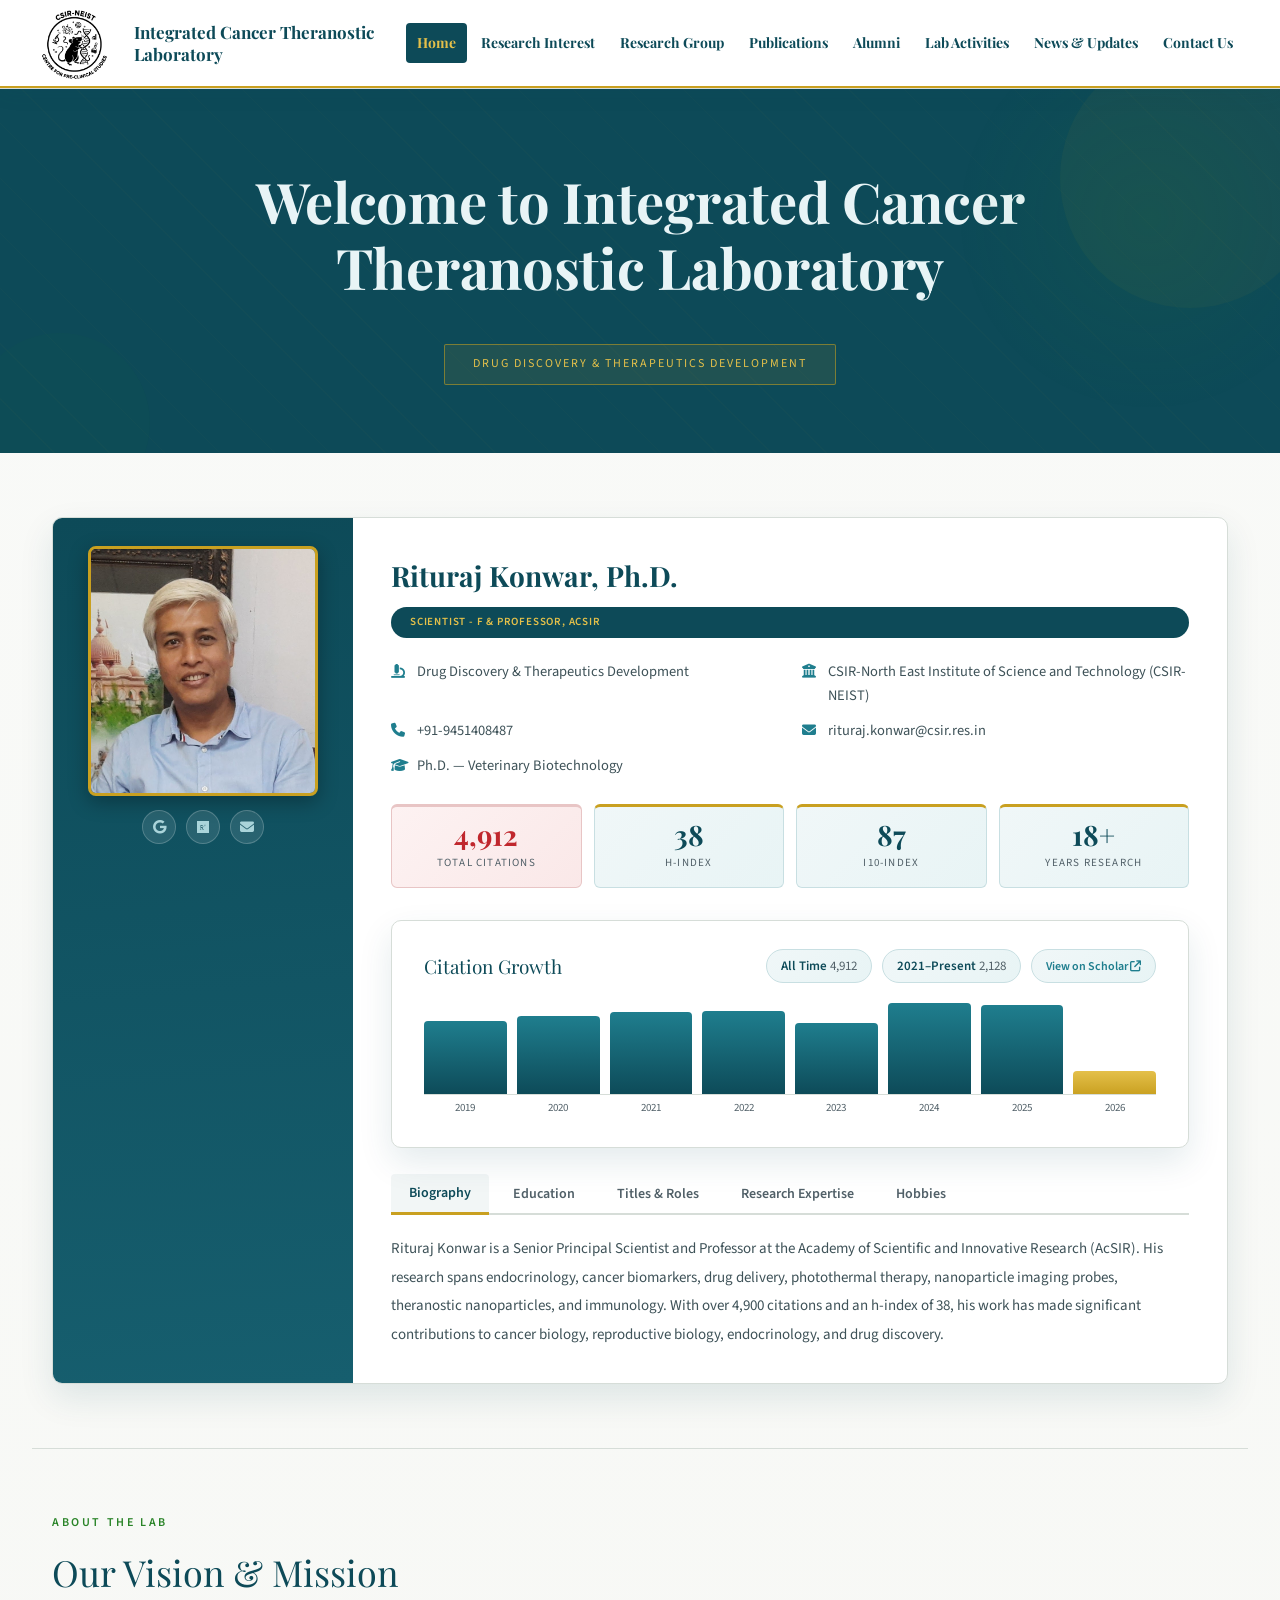
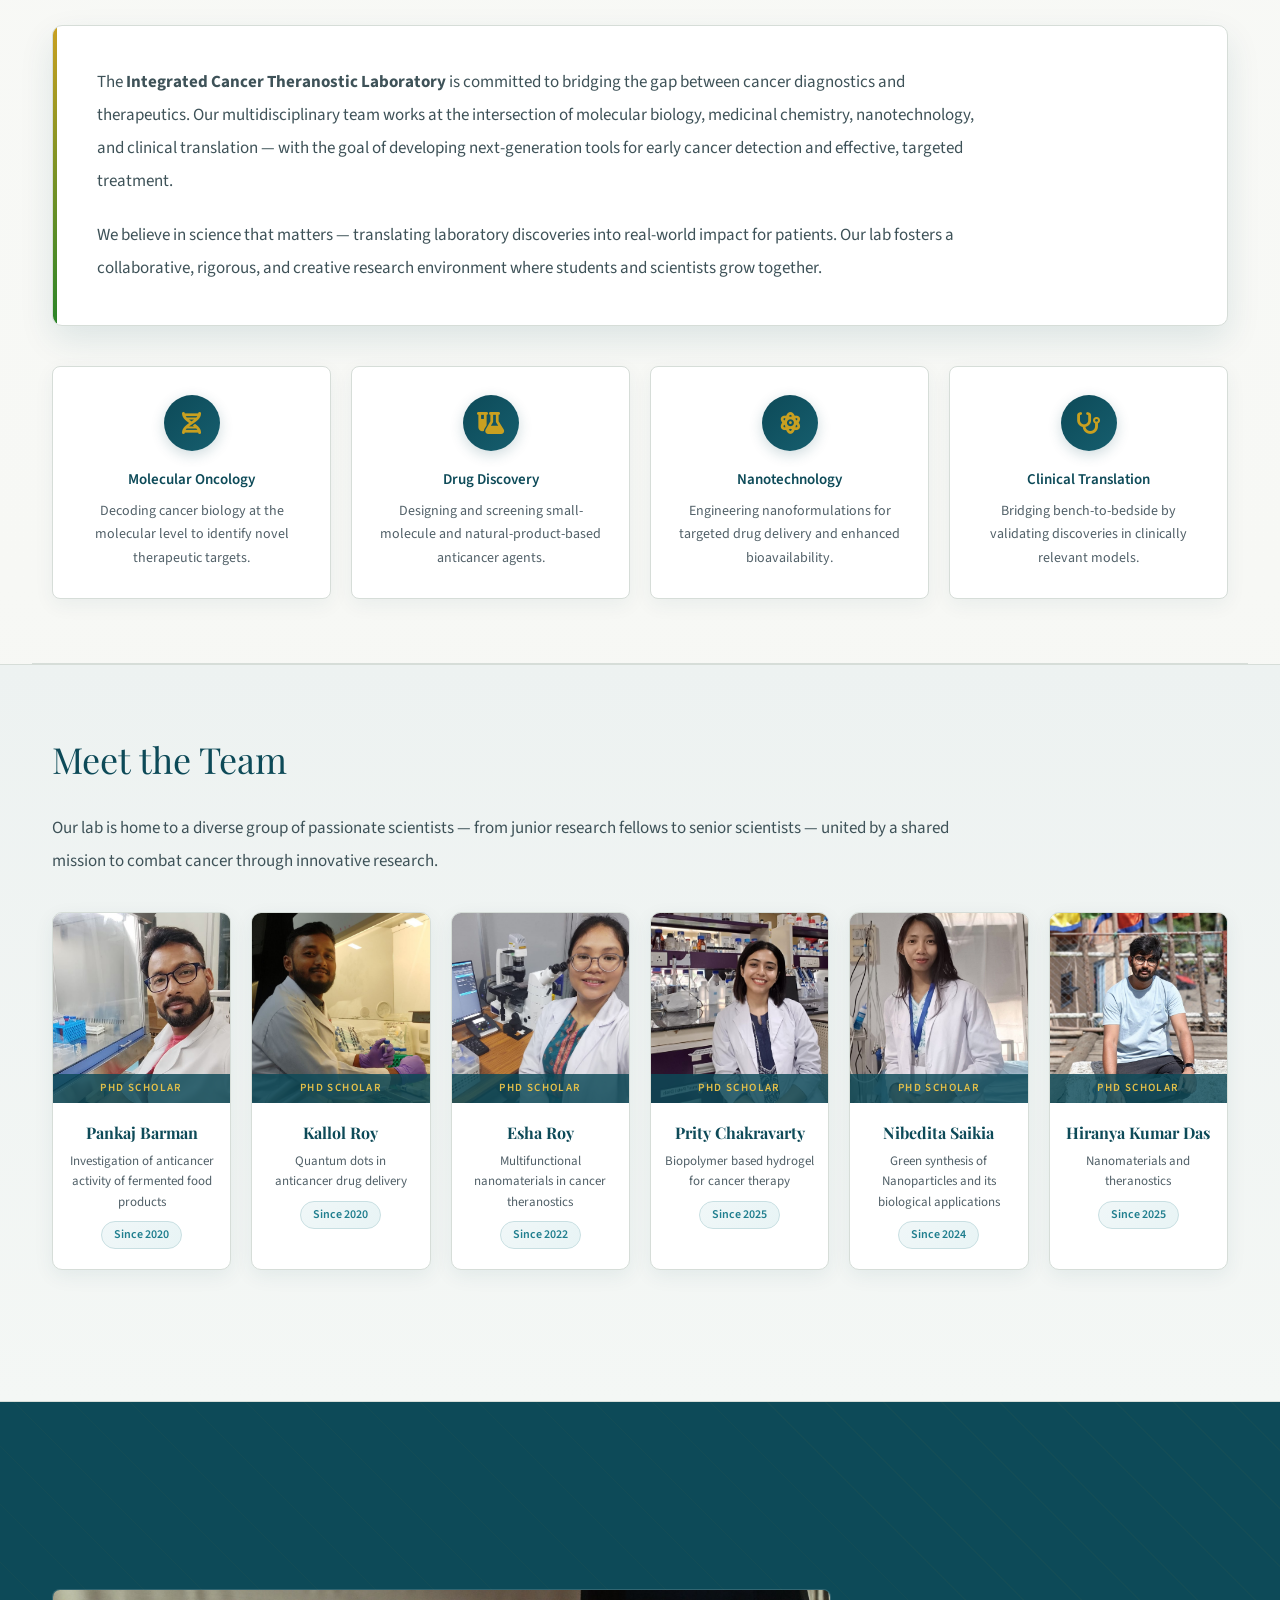
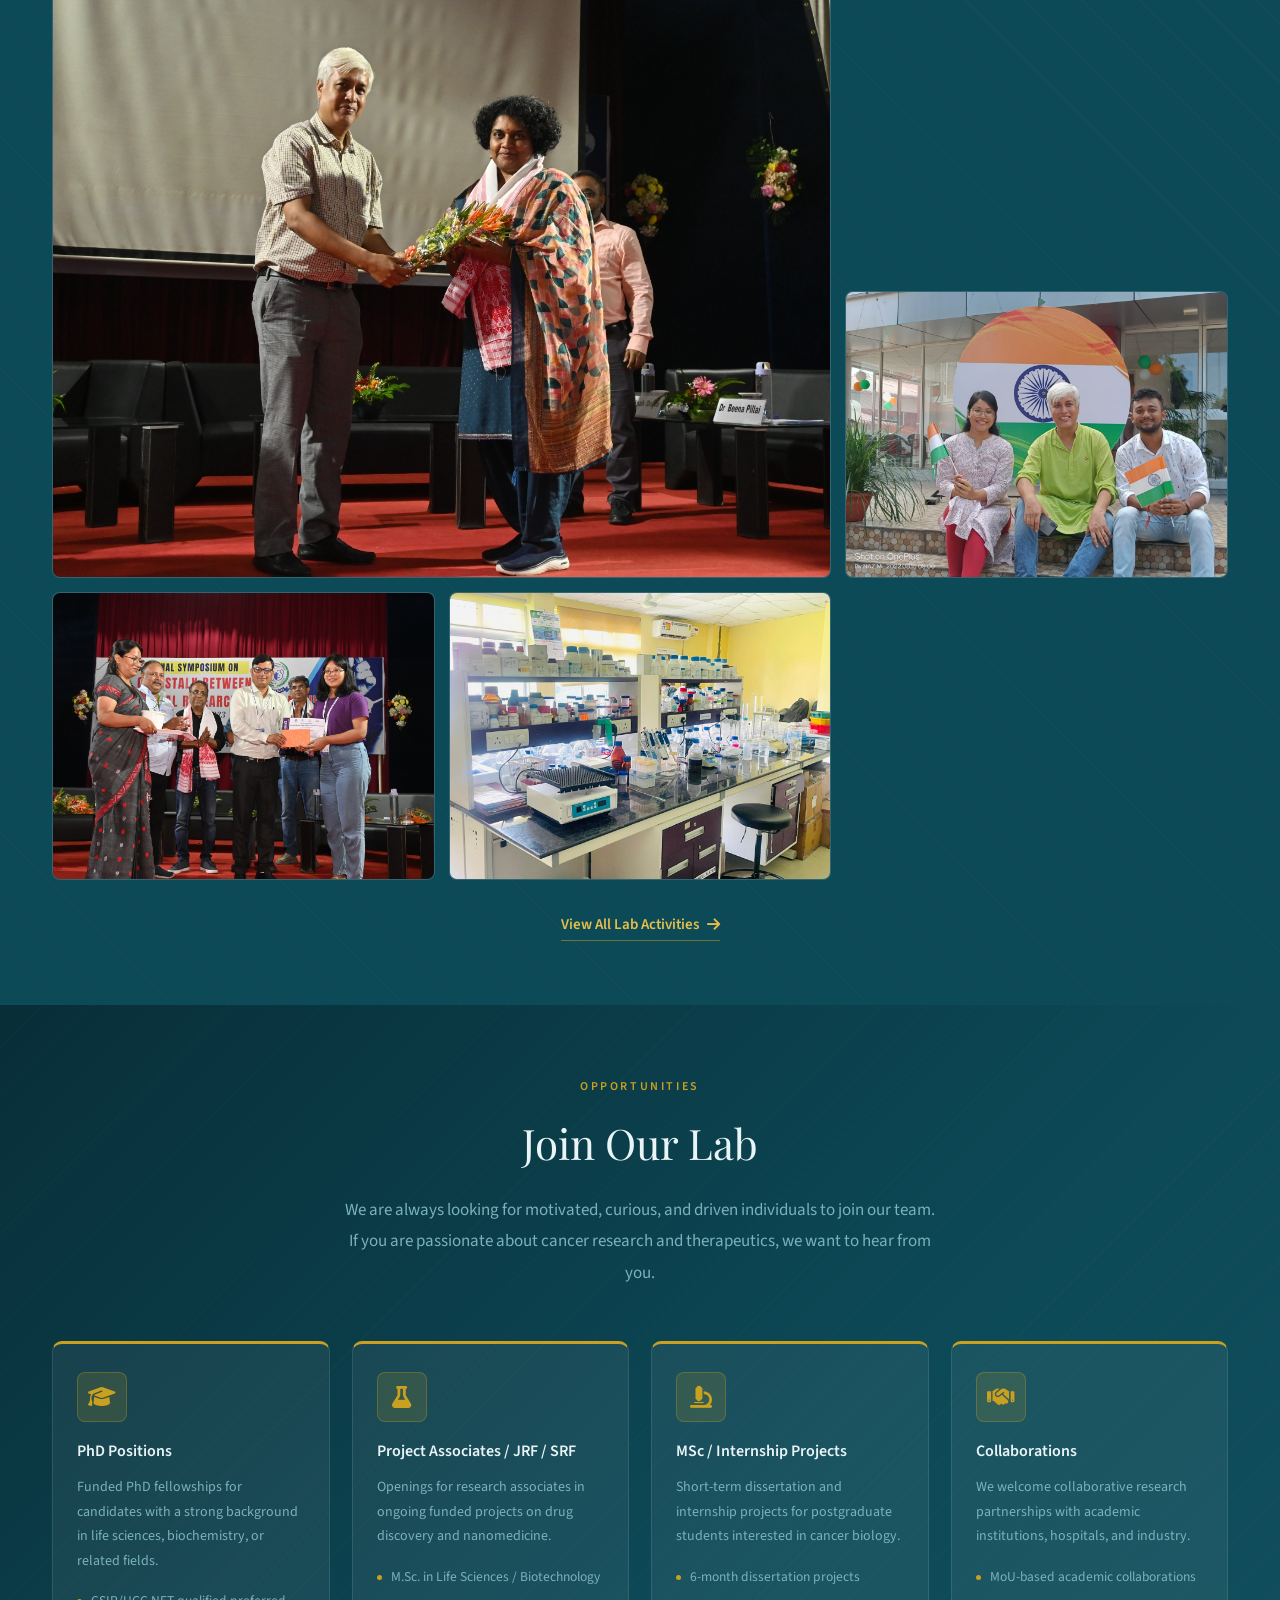
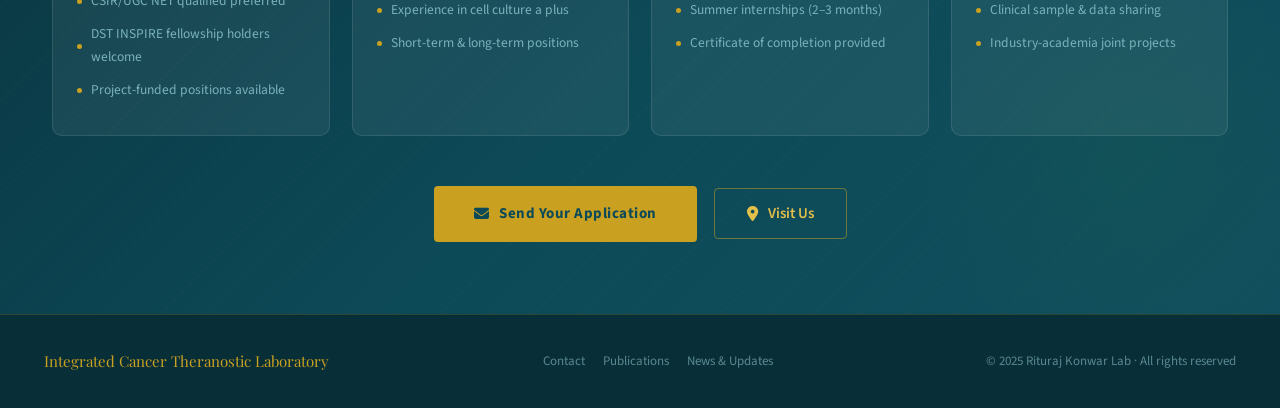
==== commit 95888105: "index navbar" ====
--- a/index.html
+++ b/index.html
@@ -38,7 +38,7 @@
     .nav-links a { color: var(--nd); text-decoration: none; font-size: 14px; padding: 8px 11px; border-radius: 4px; transition: background .18s, color .18s; white-space: nowrap; font-family: 'Playfair Display', serif; font-weight: 700; }
     .nav-links a:hover { background: rgba(13,74,88,.07); }
     .nav-links a.active { background: var(--nd); color: var(--accl); }
-    .hamburger { display: none; flex-direction: column; gap: 5px; background: none; border: none; cursor: pointer; padding: 4px; }
+    .hamburger { display: none; flex-direction: column; gap: 5px; background: none; border: none; cursor: pointer; padding: 4px; flex-shrink: 0; }
     .hamburger span { display: block; width: 24px; height: 2px; background: var(--nd); border-radius: 2px; transition: transform .3s, opacity .3s; }
     .hamburger.open span:nth-child(1) { transform: translateY(7px) rotate(45deg); }
     .hamburger.open span:nth-child(2) { opacity: 0; }
@@ -144,116 +144,20 @@
     .hl-card h4 { font-size: 15px; font-weight: 600; color: var(--nd); margin-bottom: 8px; }
     .hl-card p  { font-size: 14px; color: var(--muted); line-height: 1.65; }
 
-    /* ─── TEAM SECTION ─────────────────────────────────── */
-.team-grid {
-    display: grid;
-    grid-template-columns: repeat(6, 1fr);
-    gap: 20px;
-    margin-top: 10px;
-}
-
-.team-card {
-    background: var(--white);
-    border: 1px solid var(--border);
-    border-radius: 10px;
-    overflow: hidden;
-    box-shadow: 0 6px 20px rgba(13,74,88,.07);
-    transition: transform .22s, box-shadow .22s;
-    text-align: center;
-}
-
-.team-card:hover {
-    transform: translateY(-5px);
-    box-shadow: var(--shadow);
-}
-
-.team-photo-wrap {
-    height: 190px;
-    background: linear-gradient(155deg, var(--nd) 0%, var(--nm) 100%);
-    display: flex;
-    align-items: center;
-    justify-content: center;
-    position: relative;
-    overflow: hidden;
-    cursor: pointer;
-}
-
-.team-photo-wrap img {
-    width: 100%;
-    height: 100%;
-    object-fit: cover;
-    display: block;
-    transition: transform .3s ease;
-}
-
-.team-photo-wrap:hover img {
-    transform: scale(1.06);
-}
-
-.team-avatar {
-    width: 80px;
-    height: 80px;
-    border-radius: 50%;
-    background: rgba(255,255,255,.12);
-    border: 2px solid rgba(201,160,32,.4);
-    display: flex;
-    align-items: center;
-    justify-content: center;
-    font-family: 'Playfair Display', serif;
-    font-size: 28px;
-    color: var(--accl);
-    font-weight: 700;
-}
-
-.team-role-strip {
-    position: absolute;
-    bottom: 0;
-    left: 0;
-    right: 0;
-    background: rgba(13,74,88,.82);
-    padding: 5px 8px;
-    font-size: 11px;
-    letter-spacing: 1.4px;
-    text-transform: uppercase;
-    color: var(--accl);
-    font-weight: 600;
-}
-
-.team-info {
-    padding: 16px 14px 20px;
-}
-
-.team-name {
-    font-family: 'Playfair Display', serif;
-    font-size: 16px;
-    color: var(--nd);
-    font-weight: 700;
-    margin-bottom: 5px;
-}
-
-.team-topic {
-    font-size: 13px;
-    color: var(--muted);
-    line-height: 1.55;
-}
-
-.team-year {
-    display: inline-block;
-    margin-top: 9px;
-    background: linear-gradient(135deg, #f0f7f8, #e8f4f5);
-    border: 1px solid #c8dfe2;
-    border-radius: 50px;
-    padding: 3px 12px;
-    font-size: 12px;
-    font-weight: 600;
-    color: var(--nl);
-}
-
-.team-section-bg {
-    background: linear-gradient(180deg, #edf2f1 0%, #f4f7f5 100%);
-    border-top: 1px solid var(--border);
-    border-bottom: 1px solid var(--border);
-}
+    /* ─── TEAM ─────────────────────────────────────────── */
+    .team-grid { display: grid; grid-template-columns: repeat(6, 1fr); gap: 20px; margin-top: 10px; }
+    .team-card { background: var(--white); border: 1px solid var(--border); border-radius: 10px; overflow: hidden; box-shadow: 0 6px 20px rgba(13,74,88,.07); transition: transform .22s, box-shadow .22s; text-align: center; }
+    .team-card:hover { transform: translateY(-5px); box-shadow: var(--shadow); }
+    .team-photo-wrap { height: 190px; background: linear-gradient(155deg, var(--nd) 0%, var(--nm) 100%); display: flex; align-items: center; justify-content: center; position: relative; overflow: hidden; cursor: pointer; }
+    .team-photo-wrap img { width: 100%; height: 100%; object-fit: cover; display: block; transition: transform .3s ease; }
+    .team-photo-wrap:hover img { transform: scale(1.06); }
+    .team-avatar { width: 80px; height: 80px; border-radius: 50%; background: rgba(255,255,255,.12); border: 2px solid rgba(201,160,32,.4); display: flex; align-items: center; justify-content: center; font-family: 'Playfair Display', serif; font-size: 28px; color: var(--accl); font-weight: 700; }
+    .team-role-strip { position: absolute; bottom: 0; left: 0; right: 0; background: rgba(13,74,88,.82); padding: 5px 8px; font-size: 11px; letter-spacing: 1.4px; text-transform: uppercase; color: var(--accl); font-weight: 600; }
+    .team-info { padding: 16px 14px 20px; }
+    .team-name { font-family: 'Playfair Display', serif; font-size: 16px; color: var(--nd); font-weight: 700; margin-bottom: 5px; }
+    .team-topic { font-size: 13px; color: var(--muted); line-height: 1.55; }
+    .team-year { display: inline-block; margin-top: 9px; background: linear-gradient(135deg, #f0f7f8, #e8f4f5); border: 1px solid #c8dfe2; border-radius: 50px; padding: 3px 12px; font-size: 12px; font-weight: 600; color: var(--nl); }
+    .team-section-bg { background: linear-gradient(180deg, #edf2f1 0%, #f4f7f5 100%); border-top: 1px solid var(--border); border-bottom: 1px solid var(--border); }
 
     /* ─── GALLERY ─────────────────────────────────────── */
     .gallery-section-bg { background: var(--nd); padding: 64px 0; position: relative; overflow: hidden; }
@@ -272,7 +176,6 @@
     .gallery-placeholder-img { width: 100%; height: 100%; min-height: 160px; object-fit: cover; display: block; background: rgba(255,255,255,.04); }
     .gallery-item.large { min-height: 340px; }
     .gallery-item:not(.large) { min-height: 160px; }
-    
 
     /* ─── JOIN ──────────────────────────────────────────── */
     .join-section { background: linear-gradient(135deg, #082e38 0%, #0d4a58 60%, #114f5e 100%); position: relative; overflow: hidden; }
@@ -317,48 +220,14 @@
     @keyframes fadeUp { from { opacity: 0; transform: translateY(18px); } to { opacity: 1; transform: translateY(0); } }
 
     /* ─── LIGHTBOX ───────────────────────────────────────── */
-    .lightbox {
-      display: none; position: fixed; inset: 0; z-index: 4000;
-      background: rgba(5,22,28,.94); backdrop-filter: blur(10px);
-      align-items: center; justify-content: center;
-      padding: 24px;
-      animation: fadeUp .2s ease;
-    }
+    .lightbox { display: none; position: fixed; inset: 0; z-index: 4000; background: rgba(5,22,28,.94); backdrop-filter: blur(10px); align-items: center; justify-content: center; padding: 24px; animation: fadeUp .2s ease; }
     .lightbox.open { display: flex; }
-    .lightbox-inner {
-      position: relative; max-width: 900px; width: 100%;
-      display: flex; flex-direction: column; align-items: center; gap: 16px;
-    }
-    .lightbox-img {
-      max-width: 100%; max-height: 78vh;
-      border-radius: 10px;
-      box-shadow: 0 30px 80px rgba(0,0,0,.6);
-      object-fit: contain;
-      display: block;
-    }
-    .lightbox-caption {
-      font-family: 'Playfair Display', serif;
-      font-size: 16px; color: rgba(255,255,255,.85);
-      text-align: center; max-width: 600px;
-    }
-    .lightbox-close {
-      position: fixed; top: 20px; right: 24px;
-      width: 44px; height: 44px; border-radius: 50%;
-      background: rgba(255,255,255,.12); border: 1px solid rgba(255,255,255,.2);
-      color: #fff; font-size: 18px; cursor: pointer;
-      display: flex; align-items: center; justify-content: center;
-      transition: background .18s;
-    }
+    .lightbox-inner { position: relative; max-width: 900px; width: 100%; display: flex; flex-direction: column; align-items: center; gap: 16px; }
+    .lightbox-img { max-width: 100%; max-height: 78vh; border-radius: 10px; box-shadow: 0 30px 80px rgba(0,0,0,.6); object-fit: contain; display: block; }
+    .lightbox-caption { font-family: 'Playfair Display', serif; font-size: 16px; color: rgba(255,255,255,.85); text-align: center; max-width: 600px; }
+    .lightbox-close { position: fixed; top: 20px; right: 24px; width: 44px; height: 44px; border-radius: 50%; background: rgba(255,255,255,.12); border: 1px solid rgba(255,255,255,.2); color: #fff; font-size: 18px; cursor: pointer; display: flex; align-items: center; justify-content: center; transition: background .18s; }
     .lightbox-close:hover { background: rgba(255,255,255,.25); }
-    /* prev / next arrows */
-    .lightbox-prev, .lightbox-next {
-      position: fixed; top: 50%; transform: translateY(-50%);
-      width: 48px; height: 48px; border-radius: 50%;
-      background: rgba(255,255,255,.1); border: 1px solid rgba(255,255,255,.2);
-      color: #fff; font-size: 18px; cursor: pointer;
-      display: flex; align-items: center; justify-content: center;
-      transition: background .18s;
-    }
+    .lightbox-prev, .lightbox-next { position: fixed; top: 50%; transform: translateY(-50%); width: 48px; height: 48px; border-radius: 50%; background: rgba(255,255,255,.1); border: 1px solid rgba(255,255,255,.2); color: #fff; font-size: 18px; cursor: pointer; display: flex; align-items: center; justify-content: center; transition: background .18s; }
     .lightbox-prev { left: 16px; }
     .lightbox-next { right: 16px; }
     .lightbox-prev:hover, .lightbox-next:hover { background: rgba(255,255,255,.22); }
@@ -391,10 +260,14 @@
     }
     @media (max-width: 780px) {
       .nav-links { display: none; }
-      .hamburger { display: flex; }
+      .hamburger { display: flex; flex-shrink: 0; }
       #navbar { height: 66px; padding: 0 20px; }
       main { padding-top: 66px; }
       .mobile-menu { top: 66px; }
+      .nav-logo-wrap { width: 56px; height: 56px; }
+      .nav-logo-img  { width: 56px; height: 56px; }
+      .nav-brand { gap: 10px; min-width: 0; flex: 1; overflow: hidden; }
+      .nav-title { font-size: 14px; max-width: 220px; line-height: 1.3; }
       .hero { padding: 64px 22px 54px; }
       .hero h1 { font-size: 30px; }
       .hero p  { font-size: 16px; }
@@ -406,8 +279,6 @@
       .join-btn-outline { margin-left: 0; margin-top: 12px; }
       .join-cta { display: flex; flex-direction: column; align-items: center; gap: 10px; }
       .team-grid { grid-template-columns: repeat(2, 1fr); }
-      .nav-logo-wrap { width: 56px; height: 56px; }
-      .nav-logo-img { width: 56px; height: 56px; }
       .lightbox-prev { left: 6px; }
       .lightbox-next { right: 6px; }
     }
@@ -472,13 +343,11 @@
       <div class="hero-badge">Drug Discovery &amp; Therapeutics Development</div>
     </section>
 
-    <!-- ════ PI ════ -->
     <section class="container">
       <div class="pi-card">
         <div class="pi-photo-col">
           <div class="pi-photo">
-            <img src="images/sir.jpg" alt="Dr. Rituraj Konwar"
-                 onerror="this.style.display='none'; this.nextElementSibling.style.display='flex';" />
+            <img src="images/sir.jpg" alt="Dr. Rituraj Konwar" onerror="this.style.display='none'; this.nextElementSibling.style.display='flex';" />
             <div class="pi-fallback" style="display:none;"><i class="fa-solid fa-user-tie"></i></div>
           </div>
           <div class="pi-socials">
@@ -521,49 +390,20 @@
             <button class="pi-tab" onclick="switchTab(this,'expertise')">Research Expertise</button>
             <button class="pi-tab" onclick="switchTab(this,'hobbies')">Hobbies</button>
           </div>
-          <div class="pi-tab-content active" id="tab-bio">
-            <p class="pi-tab-text">Rituraj Konwar is a Senior Principal Scientist and Professor at the Academy of Scientific and Innovative Research (AcSIR). His research spans endocrinology, cancer biomarkers, drug delivery, photothermal therapy, nanoparticle imaging probes, theranostic nanoparticles, and immunology. With over 4,900 citations and an h-index of 38, his work has made significant contributions to cancer biology, reproductive biology, endocrinology, and drug discovery.</p>
-          </div>
-          <div class="pi-tab-content" id="tab-edu">
-            <div class="pi-edu-row">
-              <div class="pi-edu-icon"><i class="fa-solid fa-graduation-cap"></i></div>
-              <div><div class="pi-edu-deg">Ph.D. — Veterinary Biotechnology</div><div class="pi-edu-inst">Indian Veterinary Research Institute (IVRI), Izatnagar, Bareilly, Uttar Pradesh</div></div>
-            </div>
-          </div>
+          <div class="pi-tab-content active" id="tab-bio"><p class="pi-tab-text">Rituraj Konwar is a Senior Principal Scientist and Professor at the Academy of Scientific and Innovative Research (AcSIR). His research spans endocrinology, cancer biomarkers, drug delivery, photothermal therapy, nanoparticle imaging probes, theranostic nanoparticles, and immunology. With over 4,900 citations and an h-index of 38, his work has made significant contributions to cancer biology, reproductive biology, endocrinology, and drug discovery.</p></div>
+          <div class="pi-tab-content" id="tab-edu"><div class="pi-edu-row"><div class="pi-edu-icon"><i class="fa-solid fa-graduation-cap"></i></div><div><div class="pi-edu-deg">Ph.D. — Veterinary Biotechnology</div><div class="pi-edu-inst">Indian Veterinary Research Institute (IVRI), Izatnagar, Bareilly, Uttar Pradesh</div></div></div></div>
           <div class="pi-tab-content" id="tab-roles">
             <div class="pi-role-item"><i class="fa-solid fa-microscope"></i><div><div class="pi-role-title">Senior Principal Scientist &amp; Activity In-charge</div><div class="pi-role-place">Centre for Preclinical Studies, CSIR-North East Institute of Science and Technology, Jorhat, Assam, India</div></div></div>
             <div class="pi-role-item"><i class="fa-solid fa-chalkboard-user"></i><div><div class="pi-role-title">Professor</div><div class="pi-role-place">Academy of Scientific and Innovative Research (AcSIR)</div></div></div>
           </div>
-          <div class="pi-tab-content" id="tab-expertise">
-            <div class="pi-expertise-grid">
-              <div class="pi-expertise-item"><i class="fa-solid fa-ribbon"></i>Cancer Biology</div>
-              <div class="pi-expertise-item"><i class="fa-solid fa-venus"></i>Reproductive Biology</div>
-              <div class="pi-expertise-item"><i class="fa-solid fa-flask"></i>Endocrinology</div>
-              <div class="pi-expertise-item"><i class="fa-solid fa-pills"></i>Drug Discovery</div>
-              <div class="pi-expertise-item"><i class="fa-solid fa-dna"></i>Cancer Biomarkers</div>
-              <div class="pi-expertise-item"><i class="fa-solid fa-truck-medical"></i>Drug Delivery Systems</div>
-              <div class="pi-expertise-item"><i class="fa-solid fa-fire-flame-curved"></i>Photothermal Therapy</div>
-              <div class="pi-expertise-item"><i class="fa-solid fa-circle-dot"></i>Nanoparticle Imaging Probes</div>
-              <div class="pi-expertise-item"><i class="fa-solid fa-atom"></i>Theranostic Nanoparticles</div>
-              <div class="pi-expertise-item"><i class="fa-solid fa-shield-virus"></i>Immunology</div>
-            </div>
-          </div>
-          <div class="pi-tab-content" id="tab-hobbies">
-            <div class="pi-hobbies">
-              <div class="pi-hobby"><i class="fa-solid fa-table-tennis-paddle-ball"></i>Badminton</div>
-              <div class="pi-hobby"><i class="fa-solid fa-music"></i>Music</div>
-              <div class="pi-hobby"><i class="fa-solid fa-guitar"></i>Guitar</div>
-              <div class="pi-hobby"><i class="fa-solid fa-book-open"></i>Reading</div>
-              <div class="pi-hobby"><i class="fa-solid fa-volleyball"></i>Volleyball</div>
-            </div>
-          </div>
+          <div class="pi-tab-content" id="tab-expertise"><div class="pi-expertise-grid"><div class="pi-expertise-item"><i class="fa-solid fa-ribbon"></i>Cancer Biology</div><div class="pi-expertise-item"><i class="fa-solid fa-venus"></i>Reproductive Biology</div><div class="pi-expertise-item"><i class="fa-solid fa-flask"></i>Endocrinology</div><div class="pi-expertise-item"><i class="fa-solid fa-pills"></i>Drug Discovery</div><div class="pi-expertise-item"><i class="fa-solid fa-dna"></i>Cancer Biomarkers</div><div class="pi-expertise-item"><i class="fa-solid fa-truck-medical"></i>Drug Delivery Systems</div><div class="pi-expertise-item"><i class="fa-solid fa-fire-flame-curved"></i>Photothermal Therapy</div><div class="pi-expertise-item"><i class="fa-solid fa-circle-dot"></i>Nanoparticle Imaging Probes</div><div class="pi-expertise-item"><i class="fa-solid fa-atom"></i>Theranostic Nanoparticles</div><div class="pi-expertise-item"><i class="fa-solid fa-shield-virus"></i>Immunology</div></div></div>
+          <div class="pi-tab-content" id="tab-hobbies"><div class="pi-hobbies"><div class="pi-hobby"><i class="fa-solid fa-table-tennis-paddle-ball"></i>Badminton</div><div class="pi-hobby"><i class="fa-solid fa-music"></i>Music</div><div class="pi-hobby"><i class="fa-solid fa-guitar"></i>Guitar</div><div class="pi-hobby"><i class="fa-solid fa-book-open"></i>Reading</div><div class="pi-hobby"><i class="fa-solid fa-volleyball"></i>Volleyball</div></div></div>
         </div>
       </div>
     </section>
 
     <hr class="divider">
 
-    <!-- ════ ABOUT ════ -->
     <section class="container">
       <div class="sec-label">About the Lab</div>
       <div class="sec-title">Our Vision &amp; Mission</div>
@@ -581,123 +421,41 @@
 
     <hr class="divider">
 
-    <!-- ════ TEAM ════ -->
     <section class="team-section-bg">
       <div class="container">
         <div class="sec-title reveal">Meet the Team</div>
         <p class="lead reveal" style="margin-bottom: 34px;">Our lab is home to a diverse group of passionate scientists — from junior research fellows to senior scientists — united by a shared mission to combat cancer through innovative research.</p>
         <div class="team-grid">
-
-          <div class="team-card reveal">
-            <div class="team-photo-wrap" onclick="openLightbox('team', 0)">
-              <img src="images/pankajbarman.jpg" alt="Pankaj Barman" onerror="this.style.display='none'; this.parentElement.querySelector('.team-avatar').style.display='flex';">
-              <div class="team-avatar" style="display:none;">PB</div>
-              <div class="team-role-strip">PhD Scholar</div>
-            </div>
-            <div class="team-info"><div class="team-name">Pankaj Barman</div><div class="team-topic">Investigation of anticancer activity of fermented food products</div><span class="team-year">Since 2020</span></div>
-          </div>
-
-          <div class="team-card reveal reveal-delay-1">
-            <div class="team-photo-wrap" onclick="openLightbox('team', 1)">
-              <img src="images/kallol.jpg" alt="Kallol Roy" onerror="this.style.display='none'; this.parentElement.querySelector('.team-avatar').style.display='flex';">
-              <div class="team-avatar" style="display:none;">KR</div>
-              <div class="team-role-strip">PhD Scholar</div>
-            </div>
-            <div class="team-info"><div class="team-name">Kallol Roy</div><div class="team-topic">Quantum dots in anticancer drug delivery</div><span class="team-year">Since 2020</span></div>
-          </div>
-
-          <div class="team-card reveal reveal-delay-2">
-            <div class="team-photo-wrap" onclick="openLightbox('team', 2)">
-              <img src="images/esha.jpg" alt="Esha Roy" onerror="this.style.display='none'; this.parentElement.querySelector('.team-avatar').style.display='flex';">
-              <div class="team-avatar" style="display:none;">ER</div>
-              <div class="team-role-strip">PhD Scholar</div>
-            </div>
-            <div class="team-info"><div class="team-name">Esha Roy</div><div class="team-topic">Multifunctional nanomaterials in cancer theranostics</div><span class="team-year">Since 2022</span></div>
-          </div>
-
-          <div class="team-card reveal reveal-delay-3">
-            <div class="team-photo-wrap" onclick="openLightbox('team', 3)">
-              <img src="images/prity.jpg" alt="Prity Chakravarty" onerror="this.style.display='none'; this.parentElement.querySelector('.team-avatar').style.display='flex';">
-              <div class="team-avatar" style="display:none;">PC</div>
-              <div class="team-role-strip">PhD Scholar</div>
-            </div>
-            <div class="team-info"><div class="team-name">Prity Chakravarty</div><div class="team-topic">Biopolymer based hydrogel for cancer therapy</div><span class="team-year">Since 2025</span></div>
-          </div>
-
-          <div class="team-card reveal reveal-delay-1">
-            <div class="team-photo-wrap" onclick="openLightbox('team', 4)">
-              <img src="images/nibedita.jpg" alt="Nibedita Saikia" onerror="this.style.display='none'; this.parentElement.querySelector('.team-avatar').style.display='flex';">
-              <div class="team-avatar" style="display:none;">NS</div>
-              <div class="team-role-strip">PhD Scholar</div>
-            </div>
-            <div class="team-info"><div class="team-name">Nibedita Saikia</div><div class="team-topic">Green synthesis of Nanoparticles and its biological applications</div><span class="team-year">Since 2024</span></div>
-          </div>
-
-          <div class="team-card reveal reveal-delay-2">
-            <div class="team-photo-wrap" onclick="openLightbox('team', 5)">
-              <img src="images/hiranya.jpg" alt="Hiranya" onerror="this.style.display='none'; this.parentElement.querySelector('.team-avatar').style.display='flex';">
-              <div class="team-avatar" style="display:none;">HJ</div>
-              <div class="team-role-strip">PhD Scholar</div>
-            </div>
-            <div class="team-info"><div class="team-name">Hiranya Kumar Das</div><div class="team-topic">Nanomaterials and theranostics</div><span class="team-year">Since 2025</span></div>
-          </div>
-
+          <div class="team-card reveal"><div class="team-photo-wrap" onclick="openLightbox('team', 0)"><img src="images/pankajbarman.jpg" alt="Pankaj Barman" onerror="this.style.display='none'; this.parentElement.querySelector('.team-avatar').style.display='flex';"><div class="team-avatar" style="display:none;">PB</div><div class="team-role-strip">PhD Scholar</div></div><div class="team-info"><div class="team-name">Pankaj Barman</div><div class="team-topic">Investigation of anticancer activity of fermented food products</div><span class="team-year">Since 2020</span></div></div>
+          <div class="team-card reveal reveal-delay-1"><div class="team-photo-wrap" onclick="openLightbox('team', 1)"><img src="images/kallol.jpg" alt="Kallol Roy" onerror="this.style.display='none'; this.parentElement.querySelector('.team-avatar').style.display='flex';"><div class="team-avatar" style="display:none;">KR</div><div class="team-role-strip">PhD Scholar</div></div><div class="team-info"><div class="team-name">Kallol Roy</div><div class="team-topic">Quantum dots in anticancer drug delivery</div><span class="team-year">Since 2020</span></div></div>
+          <div class="team-card reveal reveal-delay-2"><div class="team-photo-wrap" onclick="openLightbox('team', 2)"><img src="images/esha.jpg" alt="Esha Roy" onerror="this.style.display='none'; this.parentElement.querySelector('.team-avatar').style.display='flex';"><div class="team-avatar" style="display:none;">ER</div><div class="team-role-strip">PhD Scholar</div></div><div class="team-info"><div class="team-name">Esha Roy</div><div class="team-topic">Multifunctional nanomaterials in cancer theranostics</div><span class="team-year">Since 2022</span></div></div>
+          <div class="team-card reveal reveal-delay-3"><div class="team-photo-wrap" onclick="openLightbox('team', 3)"><img src="images/prity.jpg" alt="Prity Chakravarty" onerror="this.style.display='none'; this.parentElement.querySelector('.team-avatar').style.display='flex';"><div class="team-avatar" style="display:none;">PC</div><div class="team-role-strip">PhD Scholar</div></div><div class="team-info"><div class="team-name">Prity Chakravarty</div><div class="team-topic">Biopolymer based hydrogel for cancer therapy</div><span class="team-year">Since 2025</span></div></div>
+          <div class="team-card reveal reveal-delay-1"><div class="team-photo-wrap" onclick="openLightbox('team', 4)"><img src="images/nibedita.jpg" alt="Nibedita Saikia" onerror="this.style.display='none'; this.parentElement.querySelector('.team-avatar').style.display='flex';"><div class="team-avatar" style="display:none;">NS</div><div class="team-role-strip">PhD Scholar</div></div><div class="team-info"><div class="team-name">Nibedita Saikia</div><div class="team-topic">Green synthesis of Nanoparticles and its biological applications</div><span class="team-year">Since 2024</span></div></div>
+          <div class="team-card reveal reveal-delay-2"><div class="team-photo-wrap" onclick="openLightbox('team', 5)"><img src="images/hiranya.jpg" alt="Hiranya" onerror="this.style.display='none'; this.parentElement.querySelector('.team-avatar').style.display='flex';"><div class="team-avatar" style="display:none;">HJ</div><div class="team-role-strip">PhD Scholar</div></div><div class="team-info"><div class="team-name">Hiranya Kumar Das</div><div class="team-topic">Nanomaterials and theranostics</div><span class="team-year">Since 2025</span></div></div>
         </div>
         <div style="text-align:center; margin-top:34px;" class="reveal">
-          <a href="researchgroup.html" style="display:inline-flex; align-items:center; gap:8px; color:var(--nd); font-weight:600; font-size:15px; text-decoration:none; border-bottom: 2px solid var(--acc); padding-bottom:3px;">
-            View Full Research Group <i class="fa-solid fa-arrow-right"></i>
-          </a>
+          <a href="researchgroup.html" style="display:inline-flex; align-items:center; gap:8px; color:var(--nd); font-weight:600; font-size:15px; text-decoration:none; border-bottom: 2px solid var(--acc); padding-bottom:3px;">View Full Research Group <i class="fa-solid fa-arrow-right"></i></a>
         </div>
       </div>
     </section>
 
-    <!-- ════ GALLERY ════ -->
     <section class="gallery-section-bg">
       <div class="gallery-inner">
         <div class="gallery-sec-label reveal">Lab Life</div>
         <div class="gallery-sec-title reveal">Gallery</div>
         <div class="gallery-grid">
-
-          <div class="gallery-item large reveal" onclick="openLightbox('gallery', 0)">
-            <img src="images/conference.jpg" alt="Conference" class="gallery-placeholder-img" onerror="this.style.display='none'; this.nextElementSibling.style.display='flex';">
-            <div class="gallery-photo" style="display:none;"><i class="fa-solid fa-flask gallery-photo-icon"></i></div>
-            <div class="gallery-caption">Conference — NSARA</div>
-          </div>
-
-          <div class="gallery-item reveal reveal-delay-1" onclick="openLightbox('gallery', 1)">
-            <img src="images/interns.jpg" alt="Interns" class="gallery-placeholder-img" onerror="this.style.display='none'; this.nextElementSibling.style.display='flex';">
-            <div class="gallery-photo" style="display:none;"><i class="fa-solid fa-users gallery-photo-icon"></i></div>
-            <div class="gallery-caption">Welcoming new interns to the ICT Lab family</div>
-          </div>
-
-          <div class="gallery-item reveal reveal-delay-2" onclick="openLightbox('gallery', 2)">
-            <img src="images/independence.jpg" alt="Independence Day" class="gallery-placeholder-img" onerror="this.style.display='none'; this.nextElementSibling.style.display='flex';">
-            <div class="gallery-photo" style="display:none;"><i class="fa-solid fa-chalkboard-user gallery-photo-icon"></i></div>
-            <div class="gallery-caption">Independence Day Celebration</div>
-          </div>
-
-          <div class="gallery-item reveal reveal-delay-1" onclick="openLightbox('gallery', 3)">
-            <img src="images/news1.jpg" alt="Award" class="gallery-placeholder-img" onerror="this.style.display='none'; this.nextElementSibling.style.display='flex';">
-            <div class="gallery-photo" style="display:none;"><i class="fa-solid fa-award gallery-photo-icon"></i></div>
-            <div class="gallery-caption">Esha receiving Best Poster Presentation Award at NSARA</div>
-          </div>
-
-          <div class="gallery-item reveal reveal-delay-2" onclick="openLightbox('gallery', 4)">
-            <img src="images/lab.jpeg" alt="Lab" class="gallery-placeholder-img" onerror="this.style.display='none'; this.nextElementSibling.style.display='flex';">
-            <div class="gallery-photo" style="display:none;"><i class="fa-solid fa-hand-holding-heart gallery-photo-icon"></i></div>
-            <div class="gallery-caption">Our Research Workspace</div>
-          </div>
-
+          <div class="gallery-item large reveal" onclick="openLightbox('gallery', 0)"><img src="images/conference.jpg" alt="Conference" class="gallery-placeholder-img" onerror="this.style.display='none'; this.nextElementSibling.style.display='flex';"><div class="gallery-photo" style="display:none;"><i class="fa-solid fa-flask gallery-photo-icon"></i></div><div class="gallery-caption">Conference — NSARA</div></div>
+          <div class="gallery-item reveal reveal-delay-1" onclick="openLightbox('gallery', 1)"><img src="images/interns.jpg" alt="Interns" class="gallery-placeholder-img" onerror="this.style.display='none'; this.nextElementSibling.style.display='flex';"><div class="gallery-photo" style="display:none;"><i class="fa-solid fa-users gallery-photo-icon"></i></div><div class="gallery-caption">Welcoming new interns to the ICT Lab family</div></div>
+          <div class="gallery-item reveal reveal-delay-2" onclick="openLightbox('gallery', 2)"><img src="images/independence.jpg" alt="Independence Day" class="gallery-placeholder-img" onerror="this.style.display='none'; this.nextElementSibling.style.display='flex';"><div class="gallery-photo" style="display:none;"><i class="fa-solid fa-chalkboard-user gallery-photo-icon"></i></div><div class="gallery-caption">Independence Day Celebration</div></div>
+          <div class="gallery-item reveal reveal-delay-1" onclick="openLightbox('gallery', 3)"><img src="images/news1.jpg" alt="Award" class="gallery-placeholder-img" onerror="this.style.display='none'; this.nextElementSibling.style.display='flex';"><div class="gallery-photo" style="display:none;"><i class="fa-solid fa-award gallery-photo-icon"></i></div><div class="gallery-caption">Esha receiving Best Poster Presentation Award at NSARA</div></div>
+          <div class="gallery-item reveal reveal-delay-2" onclick="openLightbox('gallery', 4)"><img src="images/lab.jpeg" alt="Lab" class="gallery-placeholder-img" onerror="this.style.display='none'; this.nextElementSibling.style.display='flex';"><div class="gallery-photo" style="display:none;"><i class="fa-solid fa-hand-holding-heart gallery-photo-icon"></i></div><div class="gallery-caption">Our Research Workspace</div></div>
         </div>
         <div style="text-align:center; margin-top:30px;" class="reveal">
-          <a href="labactivities.html" style="display:inline-flex; align-items:center; gap:8px; color:var(--accl); font-weight:600; font-size:15px; text-decoration:none; border-bottom: 1px solid rgba(201,160,32,.5); padding-bottom:3px;">
-            View All Lab Activities <i class="fa-solid fa-arrow-right"></i>
-          </a>
+          <a href="labactivities.html" style="display:inline-flex; align-items:center; gap:8px; color:var(--accl); font-weight:600; font-size:15px; text-decoration:none; border-bottom: 1px solid rgba(201,160,32,.5); padding-bottom:3px;">View All Lab Activities <i class="fa-solid fa-arrow-right"></i></a>
         </div>
       </div>
     </section>
 
-    <!-- ════ JOIN ════ -->
     <section class="join-section">
       <div class="join-inner">
         <div class="join-header">
@@ -756,13 +514,11 @@
   </footer>
 
   <script>
-    // ── Hamburger ──
     const ham = document.getElementById('hamburger');
     const mob = document.getElementById('mobileMenu');
     ham.addEventListener('click', () => { ham.classList.toggle('open'); mob.classList.toggle('open'); });
     mob.querySelectorAll('a').forEach(a => a.addEventListener('click', () => { ham.classList.remove('open'); mob.classList.remove('open'); }));
 
-    // ── PI Tabs ──
     function switchTab(btn, id) {
       document.querySelectorAll('.pi-tab').forEach(t => t.classList.remove('active'));
       document.querySelectorAll('.pi-tab-content').forEach(c => c.classList.remove('active'));
@@ -770,7 +526,6 @@
       document.getElementById('tab-' + id).classList.add('active');
     }
 
-    // ── Citation Chart ──
     (function buildCitationChart() {
       const data = [
         { year: '2019', val: 355 }, { year: '2020', val: 380 },
@@ -789,7 +544,6 @@
       });
     })();
 
-    // ── Animated Counter ──
     function animateCounter(el) {
       const target = parseInt(el.dataset.target, 10);
       const suffix = el.dataset.suffix || '';
@@ -803,7 +557,6 @@
       requestAnimationFrame(tick);
     }
 
-    // ── Scroll Reveal + Counter ──
     const revealEls = document.querySelectorAll('.reveal');
     let countersStarted = false;
     const observer = new IntersectionObserver(entries => {
@@ -818,7 +571,6 @@
       co.observe(statBar);
     }
 
-    // ── LIGHTBOX ──
     const galleries = {
       team: [
         { src: 'images/pankajbarman.jpg', caption: 'Pankaj Barman — PhD Scholar' },
@@ -829,11 +581,11 @@
         { src: 'images/hiranya.jpg',      caption: 'Hiranya Kumar Das — PhD Scholar' },
       ],
       gallery: [
-        { src: 'images/conference.jpg',  caption: 'Conference — NSARA' },
-        { src: 'images/interns.jpg',     caption: 'Welcoming new interns to the ICT Lab family' },
-        { src: 'images/independence.jpg',caption: 'Independence Day Celebration' },
-        { src: 'images/news1.jpg',       caption: 'Esha receiving Best Poster Presentation Award at NSARA' },
-        { src: 'images/lab.jpeg',        caption: 'Our Research Workspace' },
+        { src: 'images/conference.jpg',   caption: 'Conference — NSARA' },
+        { src: 'images/interns.jpg',      caption: 'Welcoming new interns to the ICT Lab family' },
+        { src: 'images/independence.jpg', caption: 'Independence Day Celebration' },
+        { src: 'images/news1.jpg',        caption: 'Esha receiving Best Poster Presentation Award at NSARA' },
+        { src: 'images/lab.jpeg',         caption: 'Our Research Workspace' },
       ]
     };
 
@@ -841,50 +593,39 @@
     let currentIndex   = 0;
 
     function openLightbox(type, index) {
-      currentGallery = type;
-      currentIndex   = index;
+      currentGallery = type; currentIndex = index;
       renderLightbox();
       document.getElementById('lightbox').classList.add('open');
       document.body.style.overflow = 'hidden';
     }
-
     function renderLightbox() {
       const items = galleries[currentGallery];
       const item  = items[currentIndex];
-      document.getElementById('lightboxImg').src     = item.src;
-      document.getElementById('lightboxImg').alt     = item.caption;
+      document.getElementById('lightboxImg').src = item.src;
+      document.getElementById('lightboxImg').alt = item.caption;
       document.getElementById('lightboxCaption').textContent = item.caption;
-      document.getElementById('lightboxCounter').textContent =
-        (currentIndex + 1) + ' / ' + items.length;
-    }
-
+      document.getElementById('lightboxCounter').textContent = (currentIndex + 1) + ' / ' + items.length;
+    }
     function lightboxNav(dir) {
       const items = galleries[currentGallery];
       currentIndex = (currentIndex + dir + items.length) % items.length;
       renderLightbox();
     }
-
     function closeLightbox() {
       document.getElementById('lightbox').classList.remove('open');
       document.body.style.overflow = '';
     }
-
     function closeLightboxOutside(e) {
       if (e.target === document.getElementById('lightbox')) closeLightbox();
     }
-
-    // keyboard navigation
     document.addEventListener('keydown', e => {
       if (document.getElementById('lightbox').classList.contains('open')) {
         if (e.key === 'ArrowLeft')  lightboxNav(-1);
         if (e.key === 'ArrowRight') lightboxNav(1);
         if (e.key === 'Escape')     closeLightbox();
-      } else {
-        if (e.key === 'Escape') closeMapModal();
-      }
+      } else { if (e.key === 'Escape') closeMapModal(); }
     });
 
-    // ── Map Modal ──
     function openMapModal() {
       const iframe = document.getElementById('mapIframe');
       if (!iframe.src || iframe.src === window.location.href) iframe.src = iframe.dataset.src;
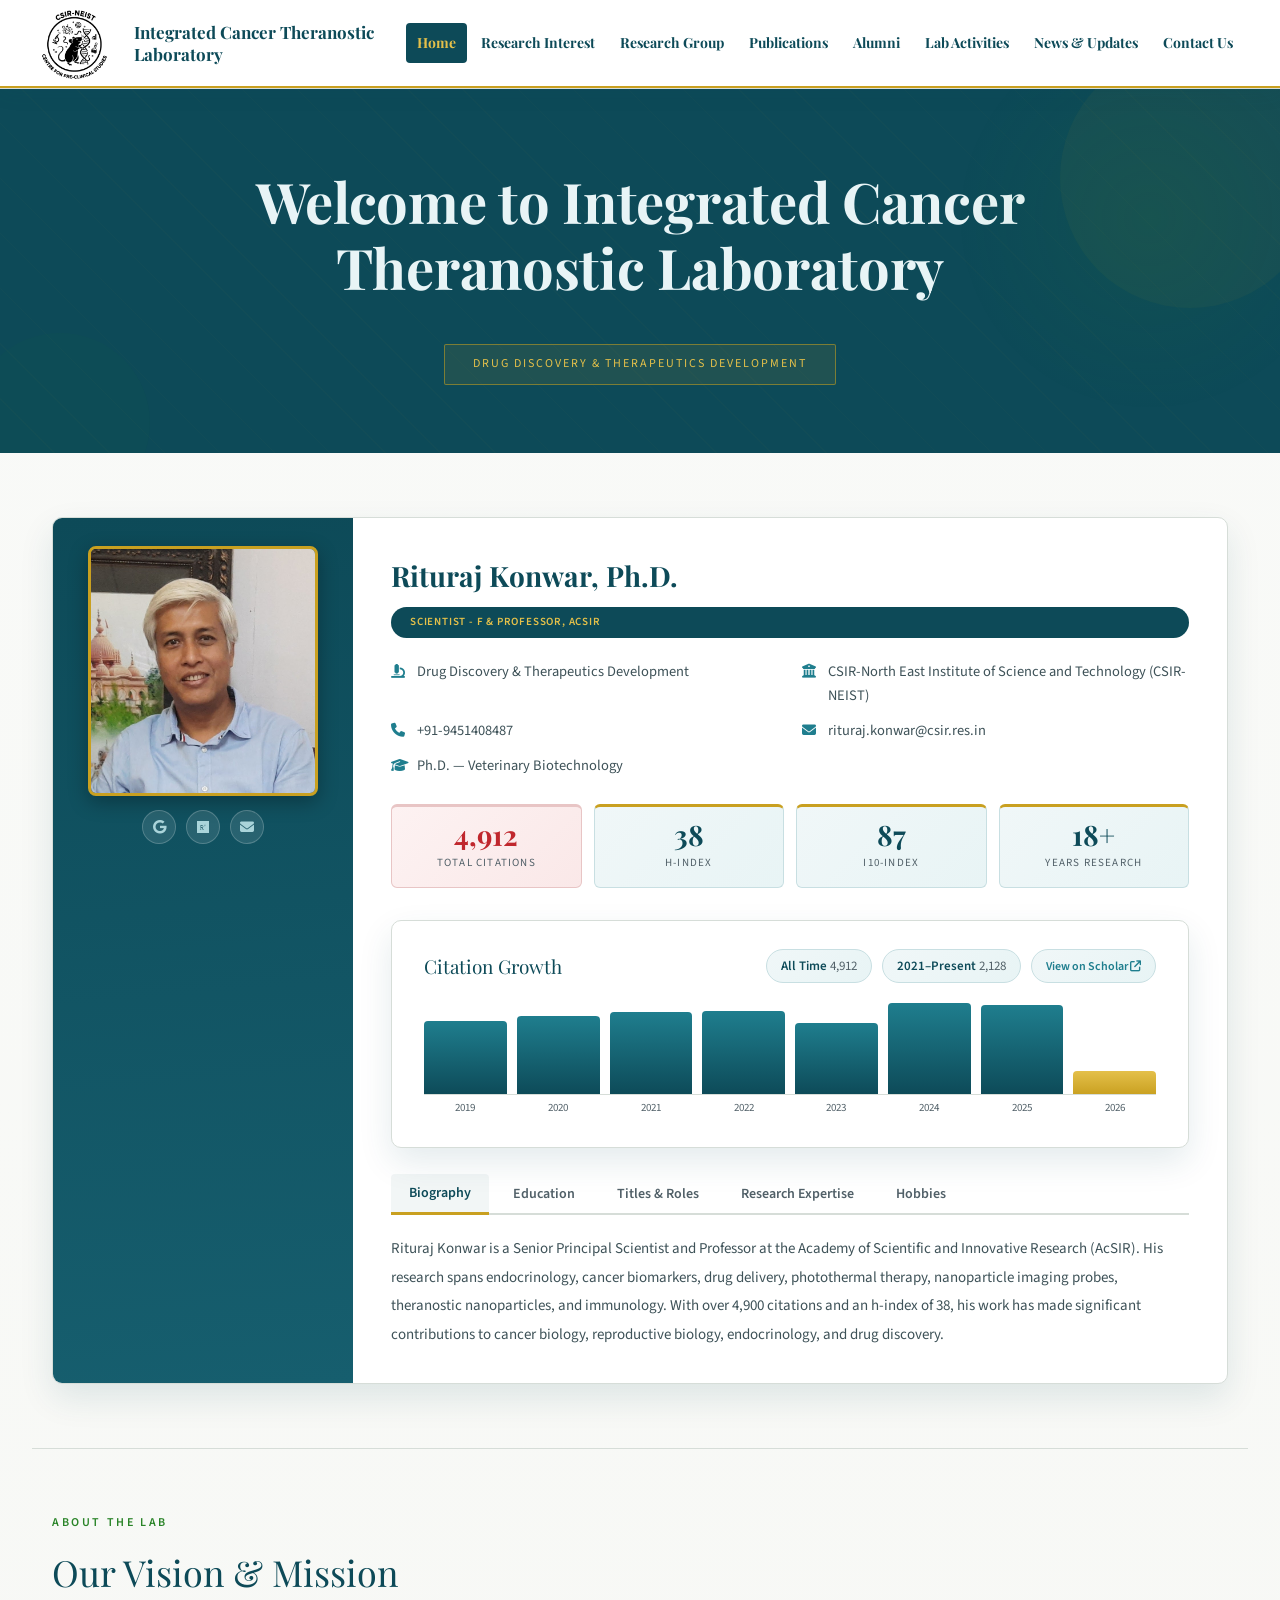
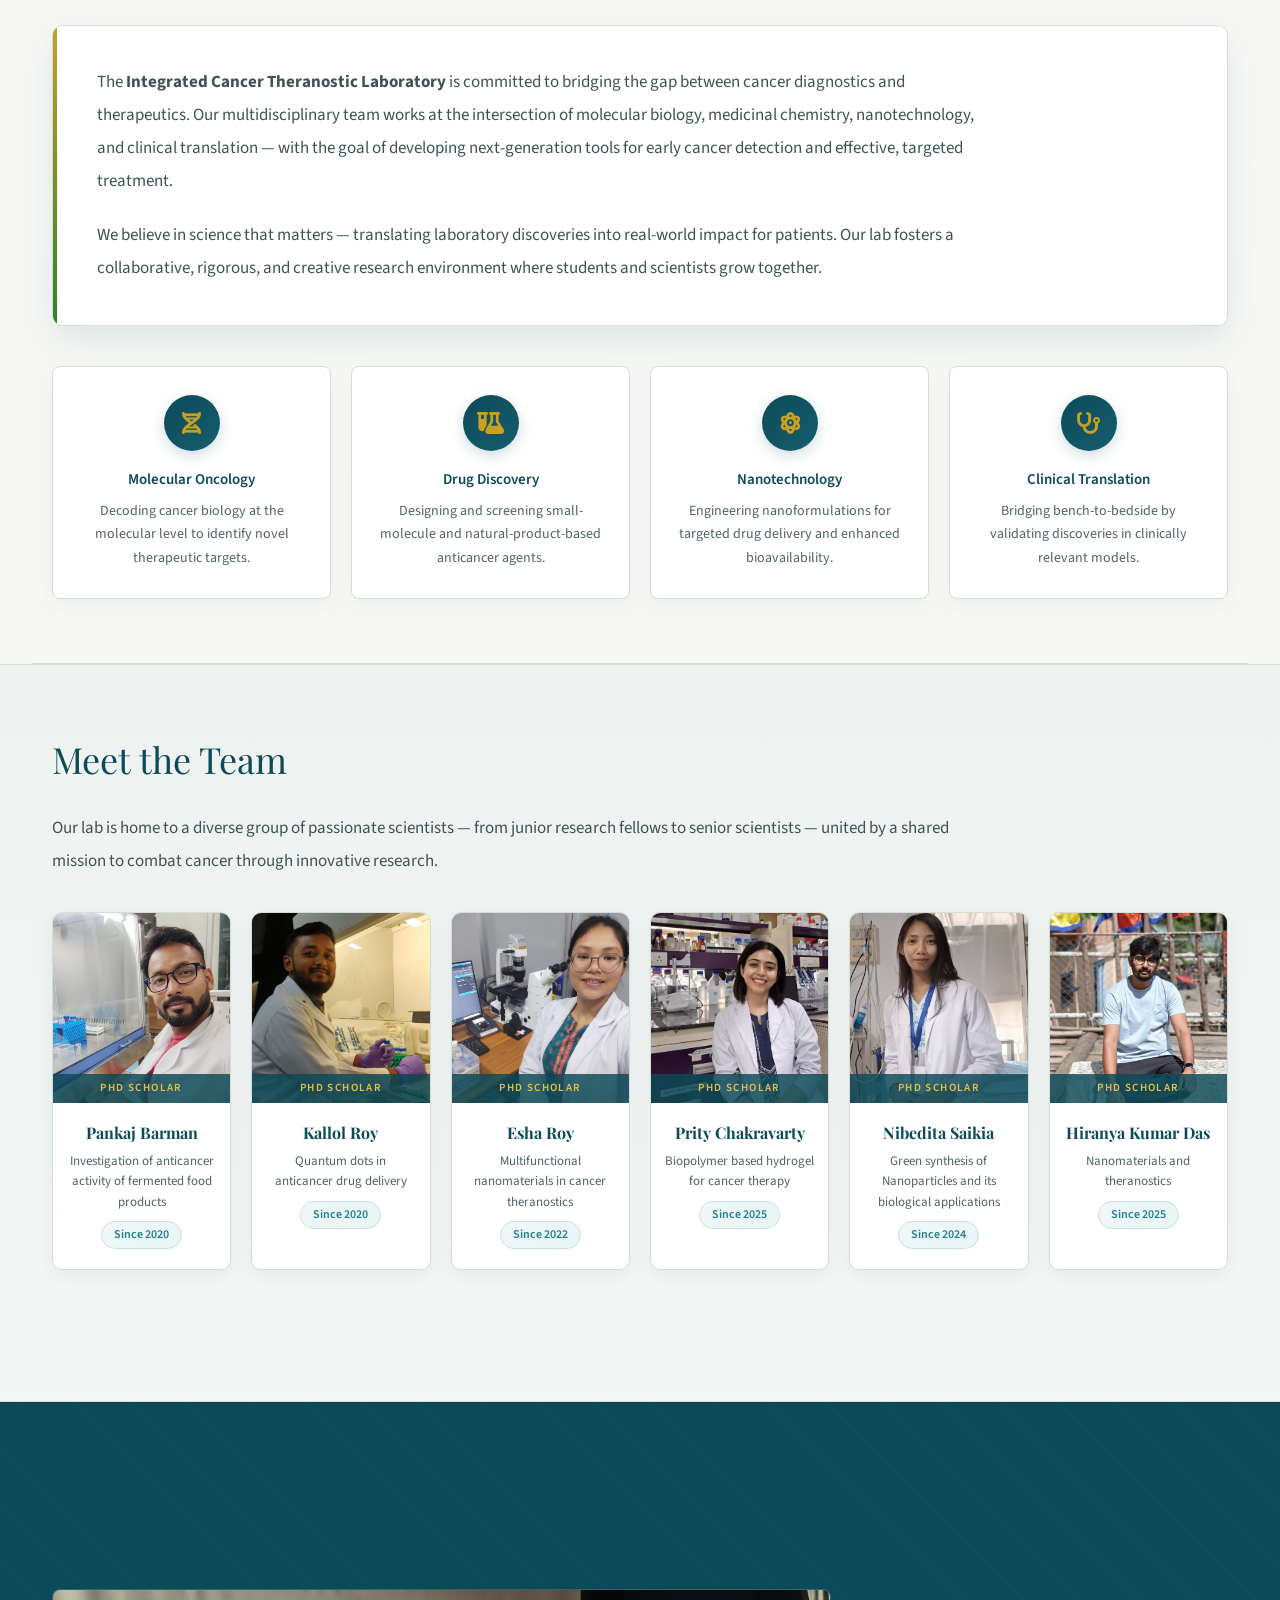
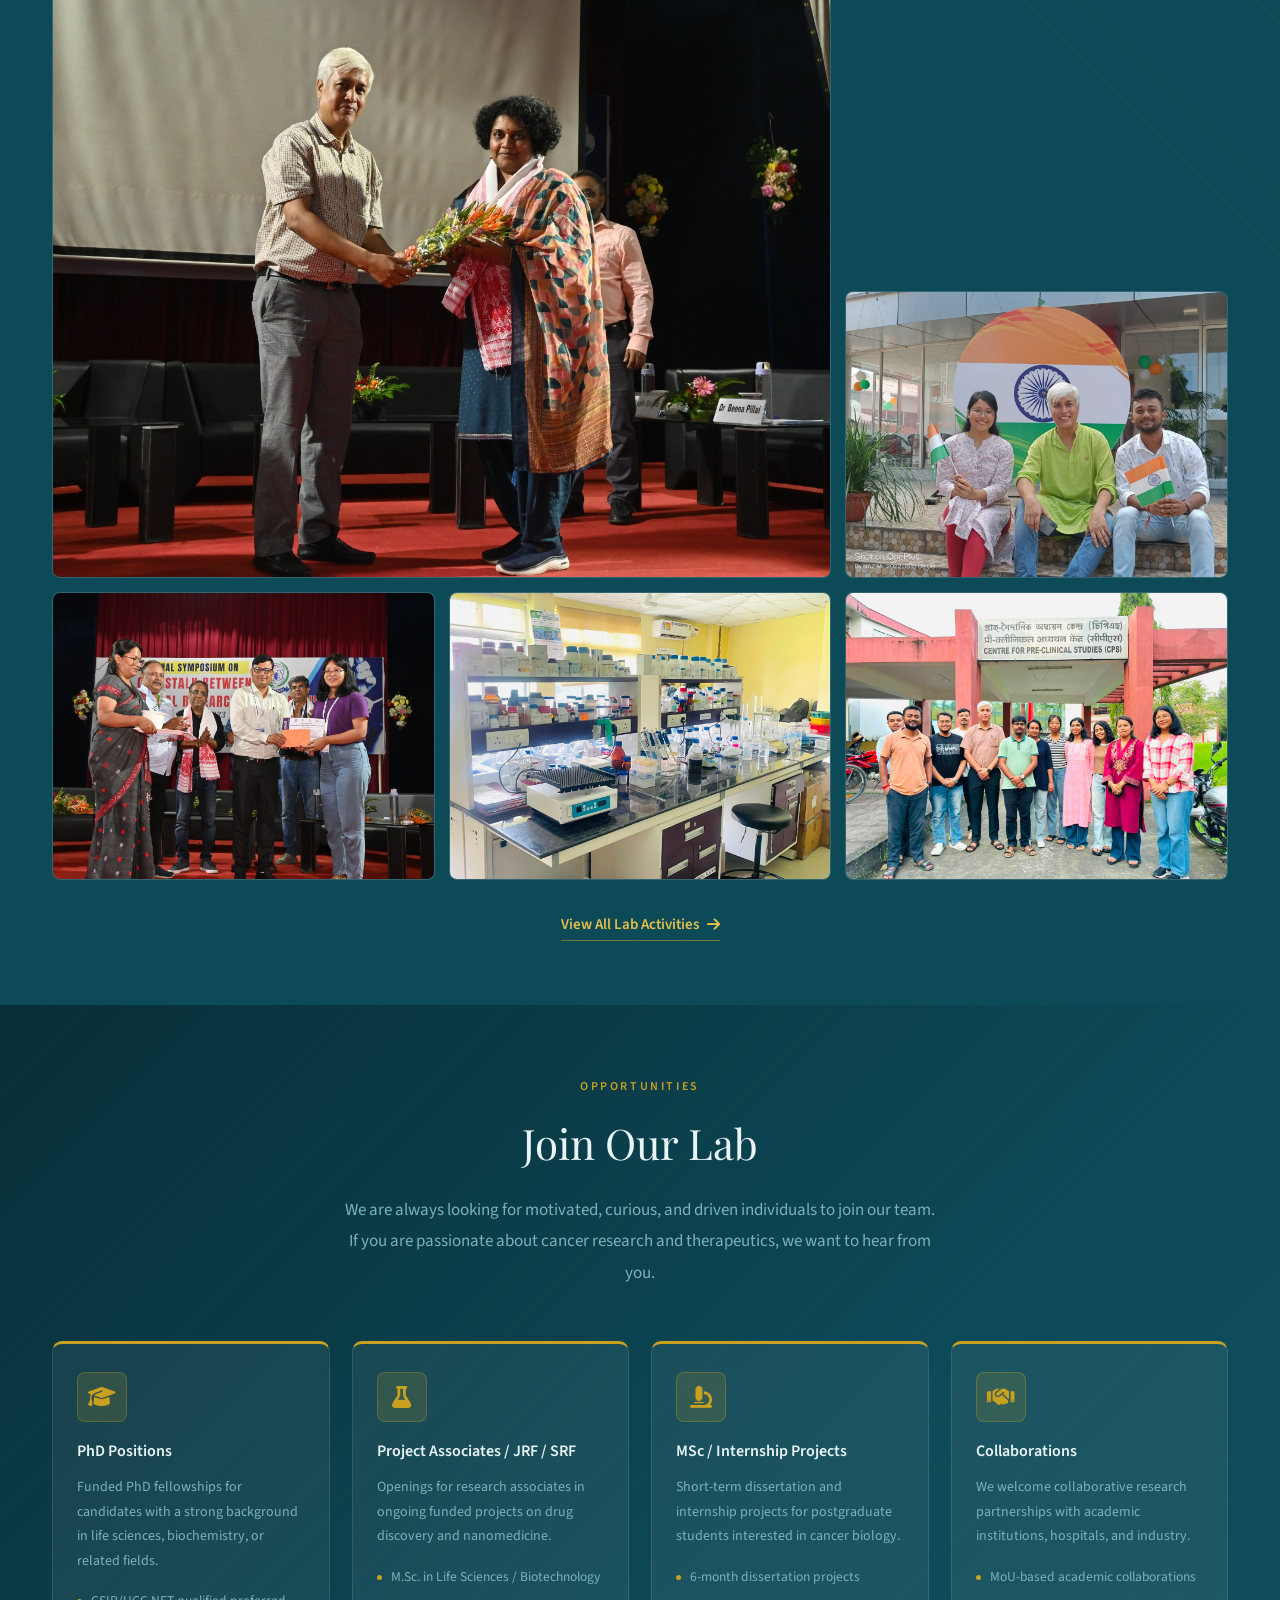
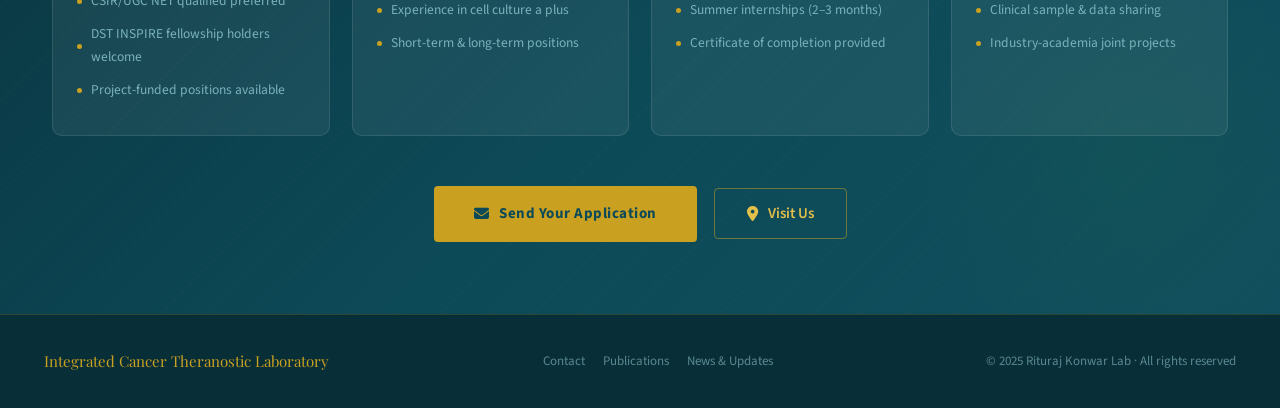
==== commit ccd687fe: "added group photo in index.html" ====
--- a/index.html
+++ b/index.html
@@ -449,6 +449,7 @@
           <div class="gallery-item reveal reveal-delay-2" onclick="openLightbox('gallery', 2)"><img src="images/independence.jpg" alt="Independence Day" class="gallery-placeholder-img" onerror="this.style.display='none'; this.nextElementSibling.style.display='flex';"><div class="gallery-photo" style="display:none;"><i class="fa-solid fa-chalkboard-user gallery-photo-icon"></i></div><div class="gallery-caption">Independence Day Celebration</div></div>
           <div class="gallery-item reveal reveal-delay-1" onclick="openLightbox('gallery', 3)"><img src="images/news1.jpg" alt="Award" class="gallery-placeholder-img" onerror="this.style.display='none'; this.nextElementSibling.style.display='flex';"><div class="gallery-photo" style="display:none;"><i class="fa-solid fa-award gallery-photo-icon"></i></div><div class="gallery-caption">Esha receiving Best Poster Presentation Award at NSARA</div></div>
           <div class="gallery-item reveal reveal-delay-2" onclick="openLightbox('gallery', 4)"><img src="images/lab.jpeg" alt="Lab" class="gallery-placeholder-img" onerror="this.style.display='none'; this.nextElementSibling.style.display='flex';"><div class="gallery-photo" style="display:none;"><i class="fa-solid fa-hand-holding-heart gallery-photo-icon"></i></div><div class="gallery-caption">Our Research Workspace</div></div>
+          <div class="gallery-item reveal reveal-delay-1" onclick="openLightbox('gallery', 5)"><img src="images/group.jpeg" alt="CPS Department Group Photo" class="gallery-placeholder-img" onerror="this.style.display='none'; this.nextElementSibling.style.display='flex';"><div class="gallery-photo" style="display:none;"><i class="fa-solid fa-users gallery-photo-icon"></i></div><div class="gallery-caption">CPS Department Group Photo</div></div>
         </div>
         <div style="text-align:center; margin-top:30px;" class="reveal">
           <a href="labactivities.html" style="display:inline-flex; align-items:center; gap:8px; color:var(--accl); font-weight:600; font-size:15px; text-decoration:none; border-bottom: 1px solid rgba(201,160,32,.5); padding-bottom:3px;">View All Lab Activities <i class="fa-solid fa-arrow-right"></i></a>
@@ -586,6 +587,7 @@
         { src: 'images/independence.jpg', caption: 'Independence Day Celebration' },
         { src: 'images/news1.jpg',        caption: 'Esha receiving Best Poster Presentation Award at NSARA' },
         { src: 'images/lab.jpeg',         caption: 'Our Research Workspace' },
+        { src: 'images/group.jpeg',        caption: 'CPS Department Group Photo' },
       ]
     };
 
